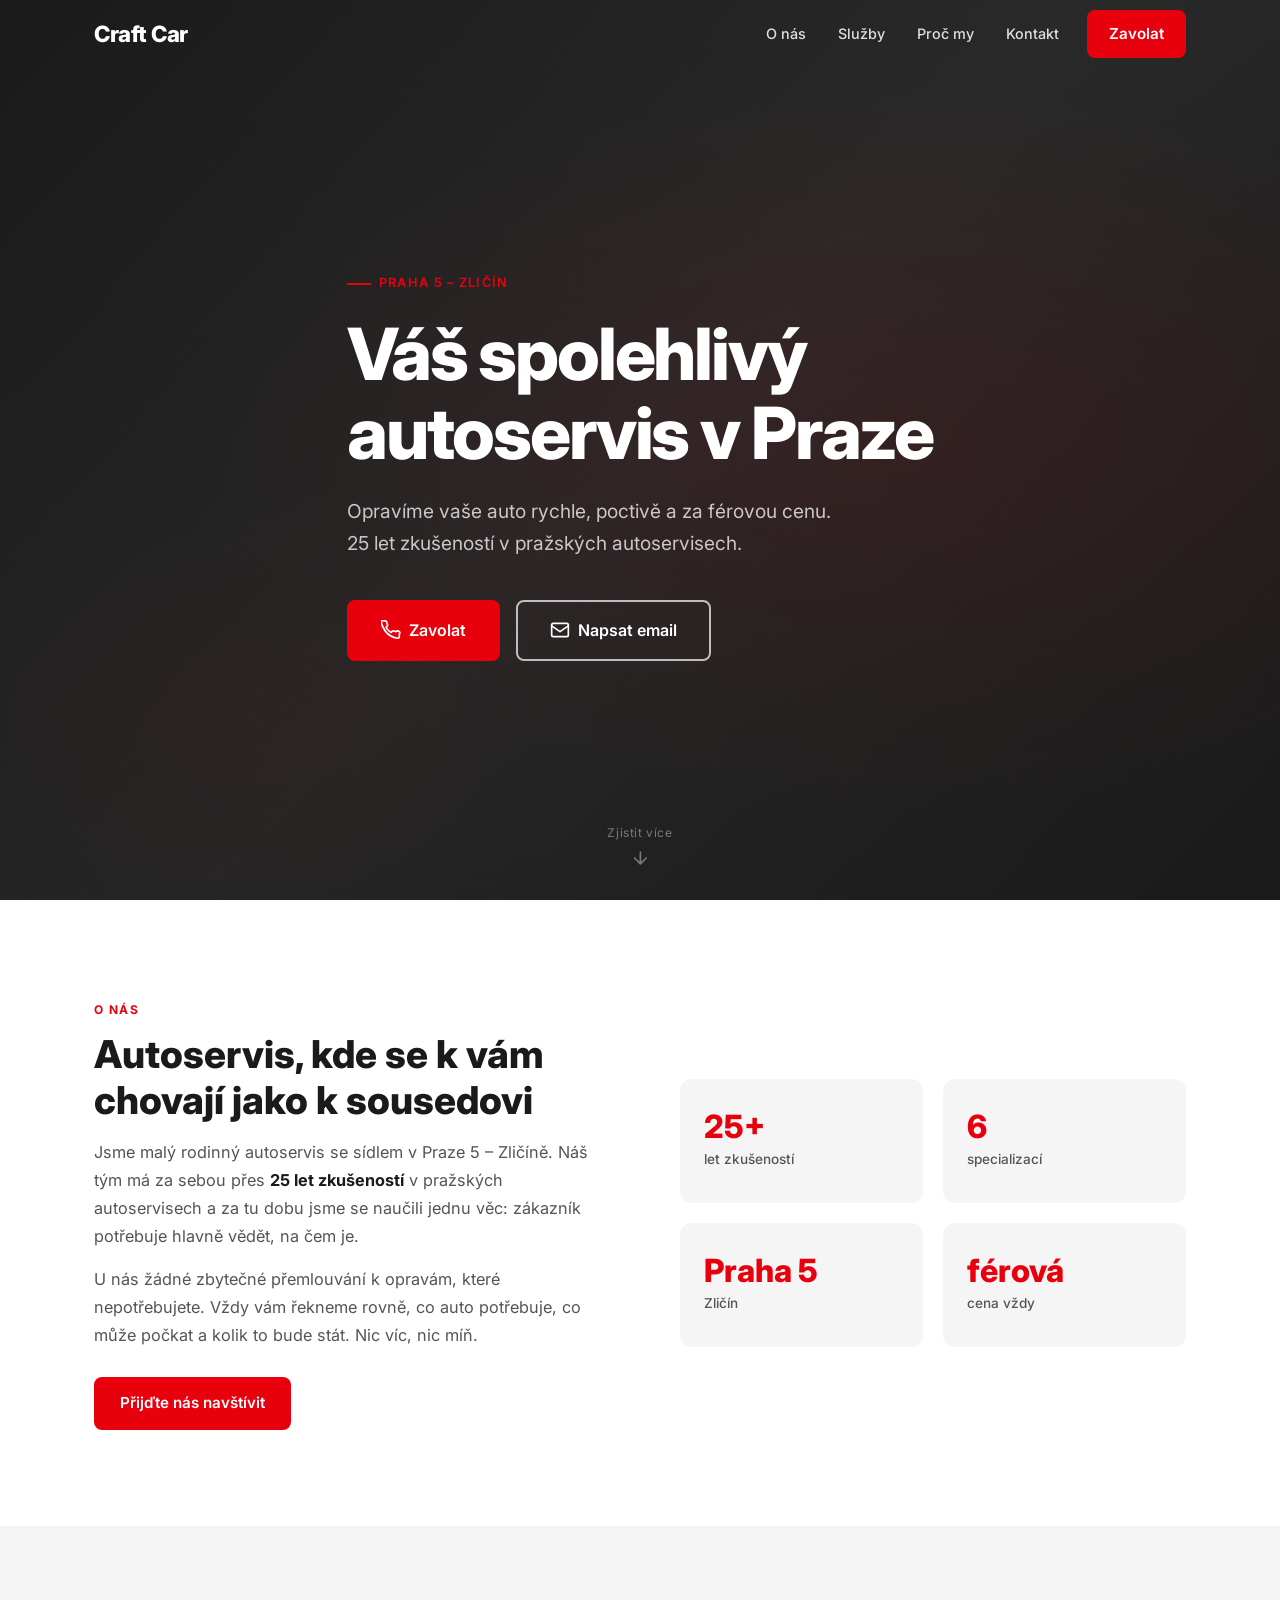
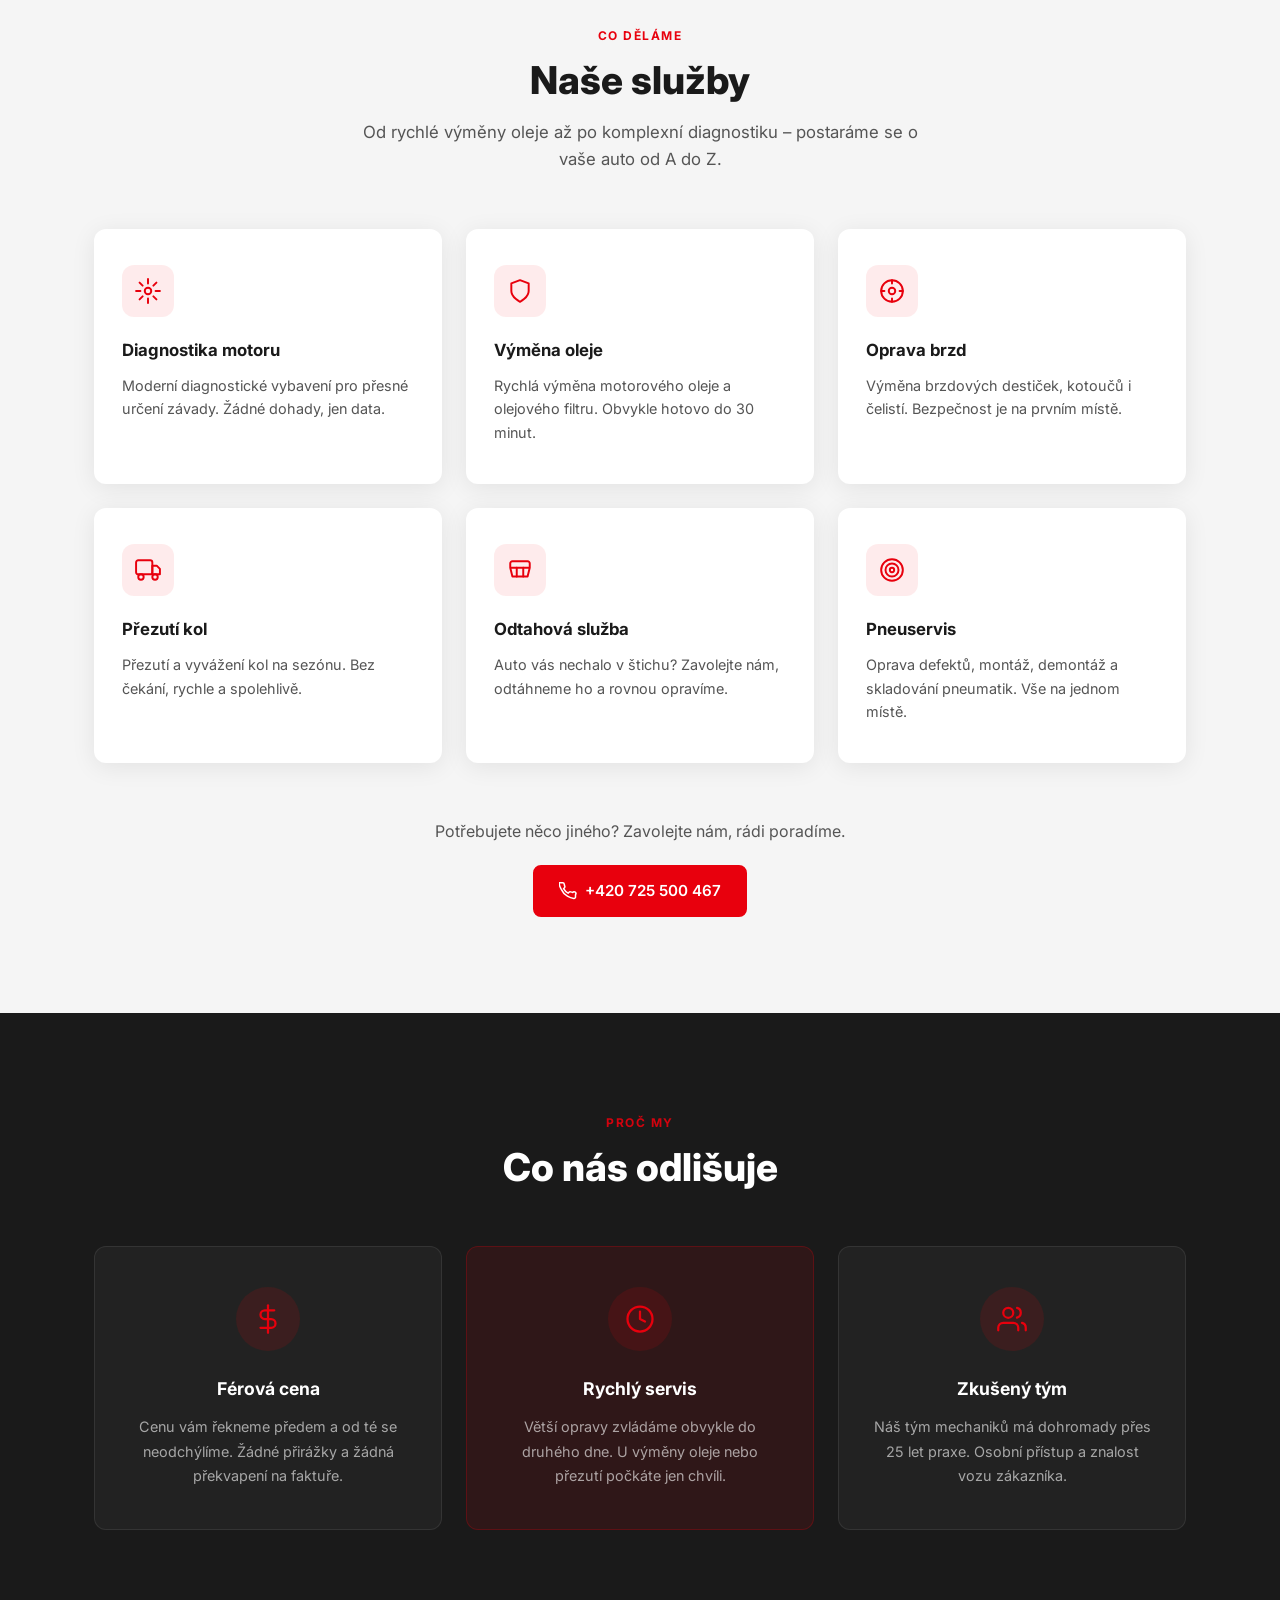
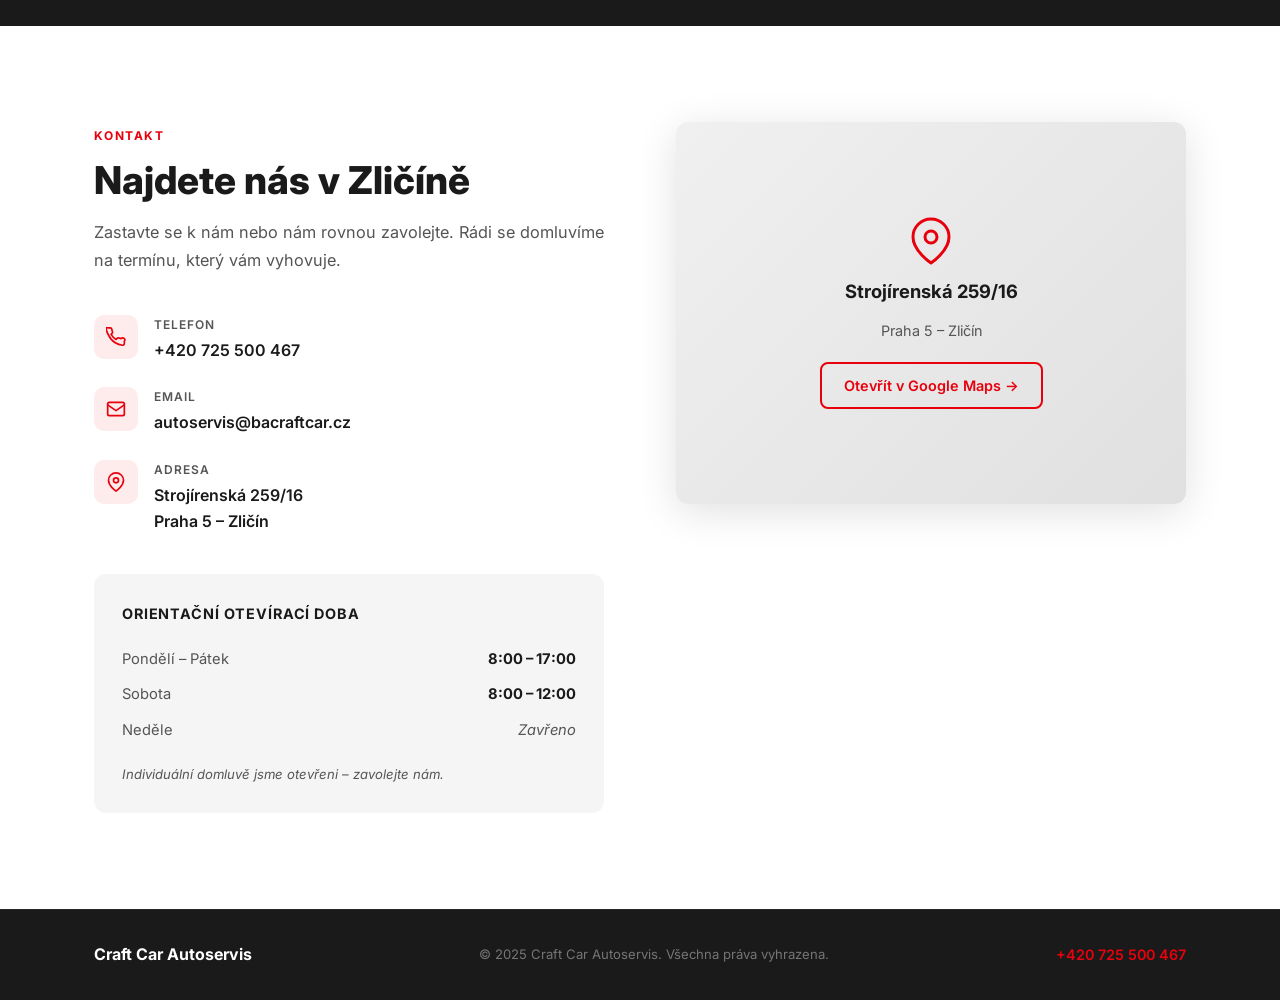
==== index.html @ db5a1d81 "Initial design: landing page Craft Car Autoservis" ====
<!DOCTYPE html>
<html lang="cs">
<head>
  <meta charset="UTF-8" />
  <meta name="viewport" content="width=device-width, initial-scale=1.0" />
  <meta name="description" content="Craft Car Autoservis Praha 5 – Zličín. Diagnostika, opravy, přezutí, pneuservis. 25 let zkušeností. Zavolejte +420 725 500 467." />
  <title>Craft Car Autoservis | Praha 5 – Zličín</title>
  <link rel="stylesheet" href="assets/css/style.css" />
  <link rel="preconnect" href="https://fonts.googleapis.com" />
  <link rel="preconnect" href="https://fonts.gstatic.com" crossorigin />
  <link href="https://fonts.googleapis.com/css2?family=Inter:wght@400;500;600;700;800&display=swap" rel="stylesheet" />
</head>
<body>

  <!-- NAVIGACE -->
  <header class="header" id="header">
    <nav class="nav container">
      <a href="#hero" class="nav__logo">Craft Car</a>
      <button class="nav__toggle" id="navToggle" aria-label="Otevřít menu">
        <span></span><span></span><span></span>
      </button>
      <ul class="nav__links" id="navLinks">
        <li><a href="#o-nas" class="nav__link">O nás</a></li>
        <li><a href="#sluzby" class="nav__link">Služby</a></li>
        <li><a href="#proc-my" class="nav__link">Proč my</a></li>
        <li><a href="#kontakt" class="nav__link">Kontakt</a></li>
        <li>
          <a href="tel:+420725500467" class="btn btn--red nav__cta">Zavolat</a>
        </li>
      </ul>
    </nav>
  </header>

  <main>

    <!-- HERO -->
    <section class="hero" id="hero">
      <div class="hero__overlay"></div>
      <div class="container hero__content">
        <span class="hero__label">Praha 5 – Zličín</span>
        <h1 class="hero__title">Váš spolehlivý<br />autoservis v Praze</h1>
        <p class="hero__sub">Opravíme vaše auto rychle, poctivě a za férovou cenu.<br />25 let zkušeností v pražských autoservisech.</p>
        <div class="hero__actions">
          <a href="tel:+420725500467" class="btn btn--red btn--lg">
            <svg width="20" height="20" viewBox="0 0 24 24" fill="none" stroke="currentColor" stroke-width="2" stroke-linecap="round" stroke-linejoin="round"><path d="M22 16.92v3a2 2 0 01-2.18 2 19.79 19.79 0 01-8.63-3.07A19.5 19.5 0 013.07 9.81a19.79 19.79 0 01-3.07-8.72A2 2 0 012 1h3a2 2 0 012 1.72c.127.96.361 1.903.7 2.81a2 2 0 01-.45 2.11L6.09 8.91a16 16 0 006 6l1.27-1.27a2 2 0 012.11-.45c.907.339 1.85.573 2.81.7A2 2 0 0122 16.92z"/></svg>
            Zavolat
          </a>
          <a href="mailto:autoservis@bacraftcar.cz" class="btn btn--outline btn--lg">
            <svg width="20" height="20" viewBox="0 0 24 24" fill="none" stroke="currentColor" stroke-width="2" stroke-linecap="round" stroke-linejoin="round"><rect x="2" y="4" width="20" height="16" rx="2"/><path d="M22 7l-10 7L2 7"/></svg>
            Napsat email
          </a>
        </div>
      </div>
      <div class="hero__scroll-hint">
        <span>Zjistit více</span>
        <svg width="20" height="20" viewBox="0 0 24 24" fill="none" stroke="currentColor" stroke-width="2" stroke-linecap="round" stroke-linejoin="round"><path d="M12 5v14M5 12l7 7 7-7"/></svg>
      </div>
    </section>

    <!-- O NÁS -->
    <section class="about" id="o-nas">
      <div class="container about__grid">
        <div class="about__text">
          <span class="section-label">O nás</span>
          <h2 class="section-title">Autoservis, kde se k vám chovají jako k sousedovi</h2>
          <p>Jsme malý rodinný autoservis se sídlem v Praze 5 – Zličíně. Náš tým má za sebou přes <strong>25 let zkušeností</strong> v pražských autoservisech a za tu dobu jsme se naučili jednu věc: zákazník potřebuje hlavně vědět, na čem je.</p>
          <p>U nás žádné zbytečné přemlouvání k opravám, které nepotřebujete. Vždy vám řekneme rovně, co auto potřebuje, co může počkat a kolik to bude stát. Nic víc, nic míň.</p>
          <a href="#kontakt" class="btn btn--red">Přijďte nás navštívit</a>
        </div>
        <div class="about__stats">
          <div class="stat-card">
            <span class="stat-card__number">25+</span>
            <span class="stat-card__label">let zkušeností</span>
          </div>
          <div class="stat-card">
            <span class="stat-card__number">6</span>
            <span class="stat-card__label">specializací</span>
          </div>
          <div class="stat-card">
            <span class="stat-card__number">Praha&nbsp;5</span>
            <span class="stat-card__label">Zličín</span>
          </div>
          <div class="stat-card">
            <span class="stat-card__number">férová</span>
            <span class="stat-card__label">cena vždy</span>
          </div>
        </div>
      </div>
    </section>

    <!-- SLUŽBY -->
    <section class="services" id="sluzby">
      <div class="container">
        <div class="section-header">
          <span class="section-label">Co děláme</span>
          <h2 class="section-title">Naše služby</h2>
          <p class="section-desc">Od rychlé výměny oleje až po komplexní diagnostiku – postaráme se o vaše auto od A do Z.</p>
        </div>
        <div class="services__grid">

          <div class="service-card">
            <div class="service-card__icon">
              <svg viewBox="0 0 24 24" fill="none" stroke="currentColor" stroke-width="1.8" stroke-linecap="round" stroke-linejoin="round"><circle cx="12" cy="12" r="3"/><path d="M12 1v4M12 19v4M4.22 4.22l2.83 2.83M16.95 16.95l2.83 2.83M1 12h4M19 12h4M4.22 19.78l2.83-2.83M16.95 7.05l2.83-2.83"/></svg>
            </div>
            <h3 class="service-card__title">Diagnostika motoru</h3>
            <p class="service-card__desc">Moderní diagnostické vybavení pro přesné určení závady. Žádné dohady, jen data.</p>
          </div>

          <div class="service-card">
            <div class="service-card__icon">
              <svg viewBox="0 0 24 24" fill="none" stroke="currentColor" stroke-width="1.8" stroke-linecap="round" stroke-linejoin="round"><path d="M12 22s8-4 8-10V5l-8-3-8 3v7c0 6 8 10 8 10z"/></svg>
            </div>
            <h3 class="service-card__title">Výměna oleje</h3>
            <p class="service-card__desc">Rychlá výměna motorového oleje a olejového filtru. Obvykle hotovo do 30 minut.</p>
          </div>

          <div class="service-card">
            <div class="service-card__icon">
              <svg viewBox="0 0 24 24" fill="none" stroke="currentColor" stroke-width="1.8" stroke-linecap="round" stroke-linejoin="round"><circle cx="12" cy="12" r="10"/><circle cx="12" cy="12" r="3"/><path d="M12 2v3M12 19v3M2 12h3M19 12h3"/></svg>
            </div>
            <h3 class="service-card__title">Oprava brzd</h3>
            <p class="service-card__desc">Výměna brzdových destiček, kotoučů i čelistí. Bezpečnost je na prvním místě.</p>
          </div>

          <div class="service-card">
            <div class="service-card__icon">
              <svg viewBox="0 0 24 24" fill="none" stroke="currentColor" stroke-width="1.8" stroke-linecap="round" stroke-linejoin="round"><rect x="1" y="3" width="15" height="13" rx="2"/><path d="M16 8h4l3 3v5h-7V8z"/><circle cx="5.5" cy="18.5" r="2.5"/><circle cx="18.5" cy="18.5" r="2.5"/></svg>
            </div>
            <h3 class="service-card__title">Přezutí kol</h3>
            <p class="service-card__desc">Přezutí a vyvážení kol na sezónu. Bez čekání, rychle a spolehlivě.</p>
          </div>

          <div class="service-card">
            <div class="service-card__icon">
              <svg viewBox="0 0 24 24" fill="none" stroke="currentColor" stroke-width="1.8" stroke-linecap="round" stroke-linejoin="round"><path d="M21 10H3M21 10V6a2 2 0 00-2-2H5a2 2 0 00-2 2v4M21 10l-2 8H5l-2-8"/><path d="M9 10v8M15 10v8"/></svg>
            </div>
            <h3 class="service-card__title">Odtahová služba</h3>
            <p class="service-card__desc">Auto vás nechalo v štichu? Zavolejte nám, odtáhneme ho a rovnou opravíme.</p>
          </div>

          <div class="service-card">
            <div class="service-card__icon">
              <svg viewBox="0 0 24 24" fill="none" stroke="currentColor" stroke-width="1.8" stroke-linecap="round" stroke-linejoin="round"><circle cx="12" cy="12" r="10"/><circle cx="12" cy="12" r="6"/><circle cx="12" cy="12" r="2"/></svg>
            </div>
            <h3 class="service-card__title">Pneuservis</h3>
            <p class="service-card__desc">Oprava defektů, montáž, demontáž a skladování pneumatik. Vše na jednom místě.</p>
          </div>

        </div>
        <div class="services__cta">
          <p>Potřebujete něco jiného? Zavolejte nám, rádi poradíme.</p>
          <a href="tel:+420725500467" class="btn btn--red">
            <svg width="18" height="18" viewBox="0 0 24 24" fill="none" stroke="currentColor" stroke-width="2" stroke-linecap="round" stroke-linejoin="round"><path d="M22 16.92v3a2 2 0 01-2.18 2 19.79 19.79 0 01-8.63-3.07A19.5 19.5 0 013.07 9.81a19.79 19.79 0 01-3.07-8.72A2 2 0 012 1h3a2 2 0 012 1.72c.127.96.361 1.903.7 2.81a2 2 0 01-.45 2.11L6.09 8.91a16 16 0 006 6l1.27-1.27a2 2 0 012.11-.45c.907.339 1.85.573 2.81.7A2 2 0 0122 16.92z"/></svg>
            +420 725 500 467
          </a>
        </div>
      </div>
    </section>

    <!-- PROČ MY -->
    <section class="why" id="proc-my">
      <div class="container">
        <div class="section-header">
          <span class="section-label">Proč my</span>
          <h2 class="section-title">Co nás odlišuje</h2>
        </div>
        <div class="why__grid">

          <div class="why-card">
            <div class="why-card__icon">
              <svg viewBox="0 0 24 24" fill="none" stroke="currentColor" stroke-width="1.8" stroke-linecap="round" stroke-linejoin="round"><line x1="12" y1="1" x2="12" y2="23"/><path d="M17 5H9.5a3.5 3.5 0 100 7h5a3.5 3.5 0 110 7H6"/></svg>
            </div>
            <h3 class="why-card__title">Férová cena</h3>
            <p class="why-card__desc">Cenu vám řekneme předem a od té se neodchýlíme. Žádné přirážky a žádná překvapení na faktuře.</p>
          </div>

          <div class="why-card why-card--accent">
            <div class="why-card__icon">
              <svg viewBox="0 0 24 24" fill="none" stroke="currentColor" stroke-width="1.8" stroke-linecap="round" stroke-linejoin="round"><circle cx="12" cy="12" r="10"/><polyline points="12 6 12 12 16 14"/></svg>
            </div>
            <h3 class="why-card__title">Rychlý servis</h3>
            <p class="why-card__desc">Větší opravy zvládáme obvykle do druhého dne. U výměny oleje nebo přezutí počkáte jen chvíli.</p>
          </div>

          <div class="why-card">
            <div class="why-card__icon">
              <svg viewBox="0 0 24 24" fill="none" stroke="currentColor" stroke-width="1.8" stroke-linecap="round" stroke-linejoin="round"><path d="M17 21v-2a4 4 0 00-4-4H5a4 4 0 00-4 4v2"/><circle cx="9" cy="7" r="4"/><path d="M23 21v-2a4 4 0 00-3-3.87M16 3.13a4 4 0 010 7.75"/></svg>
            </div>
            <h3 class="why-card__title">Zkušený tým</h3>
            <p class="why-card__desc">Náš tým mechaniků má dohromady přes 25 let praxe. Osobní přístup a znalost vozu zákazníka.</p>
          </div>

        </div>
      </div>
    </section>

    <!-- KONTAKT -->
    <section class="contact" id="kontakt">
      <div class="container contact__grid">

        <div class="contact__info">
          <span class="section-label">Kontakt</span>
          <h2 class="section-title">Najdete nás v Zličíně</h2>
          <p class="contact__intro">Zastavte se k nám nebo nám rovnou zavolejte. Rádi se domluvíme na termínu, který vám vyhovuje.</p>

          <ul class="contact__list">
            <li class="contact__item">
              <div class="contact__item-icon">
                <svg viewBox="0 0 24 24" fill="none" stroke="currentColor" stroke-width="2" stroke-linecap="round" stroke-linejoin="round"><path d="M22 16.92v3a2 2 0 01-2.18 2 19.79 19.79 0 01-8.63-3.07A19.5 19.5 0 013.07 9.81a19.79 19.79 0 01-3.07-8.72A2 2 0 012 1h3a2 2 0 012 1.72c.127.96.361 1.903.7 2.81a2 2 0 01-.45 2.11L6.09 8.91a16 16 0 006 6l1.27-1.27a2 2 0 012.11-.45c.907.339 1.85.573 2.81.7A2 2 0 0122 16.92z"/></svg>
              </div>
              <div>
                <span class="contact__item-label">Telefon</span>
                <a href="tel:+420725500467" class="contact__item-value contact__item-value--link">+420 725 500 467</a>
              </div>
            </li>
            <li class="contact__item">
              <div class="contact__item-icon">
                <svg viewBox="0 0 24 24" fill="none" stroke="currentColor" stroke-width="2" stroke-linecap="round" stroke-linejoin="round"><rect x="2" y="4" width="20" height="16" rx="2"/><path d="M22 7l-10 7L2 7"/></svg>
              </div>
              <div>
                <span class="contact__item-label">Email</span>
                <a href="mailto:autoservis@bacraftcar.cz" class="contact__item-value contact__item-value--link">autoservis@bacraftcar.cz</a>
              </div>
            </li>
            <li class="contact__item">
              <div class="contact__item-icon">
                <svg viewBox="0 0 24 24" fill="none" stroke="currentColor" stroke-width="2" stroke-linecap="round" stroke-linejoin="round"><path d="M21 10c0 7-9 13-9 13S3 17 3 10a9 9 0 0118 0z"/><circle cx="12" cy="10" r="3"/></svg>
              </div>
              <div>
                <span class="contact__item-label">Adresa</span>
                <a href="https://maps.google.com/?q=Strojírenská+259/16,+Praha+5+Zličín" target="_blank" rel="noopener noreferrer" class="contact__item-value contact__item-value--link">
                  Strojírenská 259/16<br />Praha 5 – Zličín
                </a>
              </div>
            </li>
          </ul>

          <div class="opening-hours">
            <h3 class="opening-hours__title">Orientační otevírací doba</h3>
            <table class="opening-hours__table">
              <tbody>
                <tr>
                  <td>Pondělí – Pátek</td>
                  <td><strong>8:00 – 17:00</strong></td>
                </tr>
                <tr>
                  <td>Sobota</td>
                  <td><strong>8:00 – 12:00</strong></td>
                </tr>
                <tr>
                  <td>Neděle</td>
                  <td class="closed">Zavřeno</td>
                </tr>
              </tbody>
            </table>
            <p class="opening-hours__note">Individuální domluvě jsme otevřeni – zavolejte nám.</p>
          </div>
        </div>

        <div class="contact__map">
          <a href="https://maps.google.com/?q=Strojírenská+259/16,+Praha+5+Zličín" target="_blank" rel="noopener noreferrer" class="map-placeholder" aria-label="Otevřít v Google Maps">
            <div class="map-placeholder__inner">
              <svg width="48" height="48" viewBox="0 0 24 24" fill="none" stroke="#E8000D" stroke-width="1.5" stroke-linecap="round" stroke-linejoin="round"><path d="M21 10c0 7-9 13-9 13S3 17 3 10a9 9 0 0118 0z"/><circle cx="12" cy="10" r="3"/></svg>
              <span class="map-placeholder__title">Strojírenská 259/16</span>
              <span class="map-placeholder__sub">Praha 5 – Zličín</span>
              <span class="map-placeholder__cta">Otevřít v Google Maps →</span>
            </div>
          </a>
        </div>

      </div>
    </section>

  </main>

  <!-- FOOTER -->
  <footer class="footer">
    <div class="container footer__inner">
      <span class="footer__logo">Craft Car Autoservis</span>
      <p class="footer__copy">&copy; 2025 Craft Car Autoservis. Všechna práva vyhrazena.</p>
      <a href="tel:+420725500467" class="footer__phone">+420 725 500 467</a>
    </div>
  </footer>

  <script src="assets/js/main.js"></script>
</body>
</html>
---- assets/css/style.css ----
/* ===========================
   RESET & BASE
   =========================== */
*, *::before, *::after {
  box-sizing: border-box;
  margin: 0;
  padding: 0;
}

:root {
  --red: #E8000D;
  --red-dark: #c0000b;
  --grey: #555555;
  --grey-light: #f5f5f5;
  --grey-mid: #e0e0e0;
  --dark: #1a1a1a;
  --white: #ffffff;
  --font: 'Inter', system-ui, -apple-system, sans-serif;
  --radius: 12px;
  --shadow: 0 4px 24px rgba(0,0,0,0.08);
  --shadow-md: 0 8px 40px rgba(0,0,0,0.12);
  --transition: 0.2s ease;
  --nav-height: 68px;
}

html {
  scroll-behavior: smooth;
}

body {
  font-family: var(--font);
  color: var(--dark);
  background: var(--white);
  line-height: 1.6;
  -webkit-font-smoothing: antialiased;
}

img { max-width: 100%; display: block; }

a { text-decoration: none; color: inherit; }

ul { list-style: none; }

/* ===========================
   UTILITIES
   =========================== */
.container {
  max-width: 1140px;
  margin: 0 auto;
  padding: 0 24px;
}

.section-label {
  display: inline-block;
  font-size: 0.75rem;
  font-weight: 700;
  letter-spacing: 0.12em;
  text-transform: uppercase;
  color: var(--red);
  margin-bottom: 12px;
}

.section-title {
  font-size: clamp(1.6rem, 4vw, 2.4rem);
  font-weight: 800;
  color: var(--dark);
  line-height: 1.2;
  margin-bottom: 16px;
}

.section-desc {
  font-size: 1.05rem;
  color: var(--grey);
  max-width: 560px;
  margin: 0 auto;
}

.section-header {
  text-align: center;
  margin-bottom: 56px;
}

/* ===========================
   BUTTONS
   =========================== */
.btn {
  display: inline-flex;
  align-items: center;
  gap: 8px;
  padding: 12px 24px;
  border-radius: 8px;
  font-family: var(--font);
  font-size: 0.95rem;
  font-weight: 600;
  cursor: pointer;
  transition: background var(--transition), color var(--transition), transform var(--transition), box-shadow var(--transition);
  white-space: nowrap;
}

.btn--red {
  background: var(--red);
  color: var(--white);
  border: 2px solid var(--red);
}

.btn--red:hover {
  background: var(--red-dark);
  border-color: var(--red-dark);
  transform: translateY(-1px);
  box-shadow: 0 6px 20px rgba(232,0,13,0.3);
}

.btn--outline {
  background: transparent;
  color: var(--white);
  border: 2px solid rgba(255,255,255,0.7);
}

.btn--outline:hover {
  background: rgba(255,255,255,0.1);
  border-color: var(--white);
}

.btn--lg {
  padding: 16px 32px;
  font-size: 1rem;
}

/* ===========================
   NAVIGATION
   =========================== */
.header {
  position: fixed;
  top: 0;
  left: 0;
  width: 100%;
  z-index: 100;
  background: transparent;
  transition: background 0.3s ease, box-shadow 0.3s ease;
}

.header.scrolled {
  background: var(--dark);
  box-shadow: 0 2px 16px rgba(0,0,0,0.2);
}

.nav {
  display: flex;
  align-items: center;
  height: var(--nav-height);
  gap: 40px;
}

.nav__logo {
  font-size: 1.4rem;
  font-weight: 800;
  color: var(--white);
  letter-spacing: -0.02em;
  flex-shrink: 0;
}

.nav__links {
  display: flex;
  align-items: center;
  gap: 8px;
  margin-left: auto;
}

.nav__link {
  font-size: 0.9rem;
  font-weight: 500;
  color: rgba(255,255,255,0.85);
  padding: 8px 12px;
  border-radius: 6px;
  transition: color var(--transition), background var(--transition);
}

.nav__link:hover {
  color: var(--white);
  background: rgba(255,255,255,0.08);
}

.nav__cta {
  margin-left: 8px;
  padding: 10px 20px;
}

.nav__toggle {
  display: none;
  flex-direction: column;
  justify-content: center;
  gap: 5px;
  background: none;
  border: none;
  cursor: pointer;
  padding: 8px;
  margin-left: auto;
}

.nav__toggle span {
  display: block;
  width: 24px;
  height: 2px;
  background: var(--white);
  border-radius: 2px;
  transition: transform 0.3s ease, opacity 0.3s ease;
}

.nav__toggle.active span:nth-child(1) {
  transform: translateY(7px) rotate(45deg);
}

.nav__toggle.active span:nth-child(2) {
  opacity: 0;
}

.nav__toggle.active span:nth-child(3) {
  transform: translateY(-7px) rotate(-45deg);
}

/* ===========================
   HERO
   =========================== */
.hero {
  position: relative;
  min-height: 100svh;
  display: flex;
  flex-direction: column;
  justify-content: center;
  background: linear-gradient(135deg, #1a1a1a 0%, #2d2d2d 50%, #1a1a1a 100%);
  overflow: hidden;
}

.hero::before {
  content: '';
  position: absolute;
  inset: 0;
  background:
    radial-gradient(ellipse 80% 60% at 70% 50%, rgba(232,0,13,0.12) 0%, transparent 70%),
    radial-gradient(ellipse 40% 40% at 20% 80%, rgba(232,0,13,0.06) 0%, transparent 60%);
  pointer-events: none;
}

.hero__overlay {
  position: absolute;
  inset: 0;
  background: linear-gradient(180deg, rgba(26,26,26,0.2) 0%, rgba(26,26,26,0.4) 100%);
  pointer-events: none;
}

.hero__content {
  position: relative;
  z-index: 1;
  padding-top: calc(var(--nav-height) + 40px);
  padding-bottom: 80px;
}

.hero__label {
  display: inline-flex;
  align-items: center;
  gap: 8px;
  font-size: 0.8rem;
  font-weight: 600;
  letter-spacing: 0.1em;
  text-transform: uppercase;
  color: var(--red);
  margin-bottom: 20px;
}

.hero__label::before {
  content: '';
  display: block;
  width: 24px;
  height: 2px;
  background: var(--red);
}

.hero__title {
  font-size: clamp(2.4rem, 7vw, 4.5rem);
  font-weight: 800;
  color: var(--white);
  line-height: 1.1;
  letter-spacing: -0.03em;
  margin-bottom: 24px;
}

.hero__sub {
  font-size: clamp(1rem, 2.5vw, 1.2rem);
  color: rgba(255,255,255,0.75);
  max-width: 520px;
  line-height: 1.65;
  margin-bottom: 40px;
}

.hero__actions {
  display: flex;
  flex-wrap: wrap;
  gap: 16px;
  align-items: center;
}

.hero__scroll-hint {
  position: absolute;
  bottom: 32px;
  left: 50%;
  transform: translateX(-50%);
  display: flex;
  flex-direction: column;
  align-items: center;
  gap: 6px;
  color: rgba(255,255,255,0.4);
  font-size: 0.75rem;
  letter-spacing: 0.05em;
  animation: bounce 2s ease-in-out infinite;
}

@keyframes bounce {
  0%, 100% { transform: translateX(-50%) translateY(0); }
  50% { transform: translateX(-50%) translateY(6px); }
}

/* ===========================
   ABOUT
   =========================== */
.about {
  padding: 96px 0;
  background: var(--white);
}

.about__grid {
  display: grid;
  grid-template-columns: 1fr 1fr;
  gap: 80px;
  align-items: center;
}

.about__text p {
  color: var(--grey);
  margin-bottom: 16px;
  font-size: 1.02rem;
  line-height: 1.7;
}

.about__text p strong {
  color: var(--dark);
  font-weight: 700;
}

.about__text .btn {
  margin-top: 12px;
}

.about__stats {
  display: grid;
  grid-template-columns: 1fr 1fr;
  gap: 20px;
}

.stat-card {
  background: var(--grey-light);
  border-radius: var(--radius);
  padding: 32px 24px;
  display: flex;
  flex-direction: column;
  gap: 6px;
  transition: transform var(--transition), box-shadow var(--transition);
}

.stat-card:hover {
  transform: translateY(-2px);
  box-shadow: var(--shadow);
}

.stat-card__number {
  font-size: 2rem;
  font-weight: 800;
  color: var(--red);
  line-height: 1;
}

.stat-card__label {
  font-size: 0.85rem;
  color: var(--grey);
  font-weight: 500;
}

/* ===========================
   SERVICES
   =========================== */
.services {
  padding: 96px 0;
  background: var(--grey-light);
}

.services__grid {
  display: grid;
  grid-template-columns: repeat(3, 1fr);
  gap: 24px;
  margin-bottom: 56px;
}

.service-card {
  background: var(--white);
  border-radius: var(--radius);
  padding: 36px 28px;
  box-shadow: var(--shadow);
  transition: transform var(--transition), box-shadow var(--transition);
  border-bottom: 3px solid transparent;
}

.service-card:hover {
  transform: translateY(-4px);
  box-shadow: var(--shadow-md);
  border-bottom-color: var(--red);
}

.service-card__icon {
  width: 52px;
  height: 52px;
  background: rgba(232,0,13,0.08);
  border-radius: 12px;
  display: flex;
  align-items: center;
  justify-content: center;
  margin-bottom: 20px;
  transition: background var(--transition);
}

.service-card:hover .service-card__icon {
  background: rgba(232,0,13,0.14);
}

.service-card__icon svg {
  width: 26px;
  height: 26px;
  stroke: var(--red);
}

.service-card__title {
  font-size: 1.05rem;
  font-weight: 700;
  margin-bottom: 10px;
  color: var(--dark);
}

.service-card__desc {
  font-size: 0.9rem;
  color: var(--grey);
  line-height: 1.65;
}

.services__cta {
  text-align: center;
  display: flex;
  flex-direction: column;
  align-items: center;
  gap: 20px;
}

.services__cta p {
  color: var(--grey);
  font-size: 1rem;
}

/* ===========================
   WHY US
   =========================== */
.why {
  padding: 96px 0;
  background: var(--dark);
}

.why .section-label {
  color: rgba(232,0,13,0.9);
}

.why .section-title {
  color: var(--white);
}

.why__grid {
  display: grid;
  grid-template-columns: repeat(3, 1fr);
  gap: 24px;
}

.why-card {
  background: rgba(255,255,255,0.04);
  border: 1px solid rgba(255,255,255,0.08);
  border-radius: var(--radius);
  padding: 40px 32px;
  text-align: center;
  transition: background var(--transition), border-color var(--transition), transform var(--transition);
}

.why-card:hover {
  background: rgba(255,255,255,0.07);
  border-color: rgba(255,255,255,0.15);
  transform: translateY(-3px);
}

.why-card--accent {
  background: rgba(232,0,13,0.1);
  border-color: rgba(232,0,13,0.25);
}

.why-card--accent:hover {
  background: rgba(232,0,13,0.15);
  border-color: rgba(232,0,13,0.4);
}

.why-card__icon {
  width: 64px;
  height: 64px;
  background: rgba(232,0,13,0.12);
  border-radius: 50%;
  display: flex;
  align-items: center;
  justify-content: center;
  margin: 0 auto 24px;
}

.why-card__icon svg {
  width: 30px;
  height: 30px;
  stroke: var(--red);
}

.why-card__title {
  font-size: 1.1rem;
  font-weight: 700;
  color: var(--white);
  margin-bottom: 12px;
}

.why-card__desc {
  font-size: 0.9rem;
  color: rgba(255,255,255,0.6);
  line-height: 1.7;
}

/* ===========================
   CONTACT
   =========================== */
.contact {
  padding: 96px 0;
  background: var(--white);
}

.contact__grid {
  display: grid;
  grid-template-columns: 1fr 1fr;
  gap: 72px;
  align-items: start;
}

.contact__intro {
  color: var(--grey);
  font-size: 1.02rem;
  line-height: 1.7;
  margin-bottom: 40px;
}

.contact__list {
  display: flex;
  flex-direction: column;
  gap: 24px;
  margin-bottom: 40px;
}

.contact__item {
  display: flex;
  align-items: flex-start;
  gap: 16px;
}

.contact__item-icon {
  width: 44px;
  height: 44px;
  background: rgba(232,0,13,0.08);
  border-radius: 10px;
  display: flex;
  align-items: center;
  justify-content: center;
  flex-shrink: 0;
}

.contact__item-icon svg {
  width: 20px;
  height: 20px;
  stroke: var(--red);
}

.contact__item-label {
  display: block;
  font-size: 0.75rem;
  font-weight: 600;
  letter-spacing: 0.08em;
  text-transform: uppercase;
  color: var(--grey);
  margin-bottom: 4px;
}

.contact__item-value {
  font-size: 1rem;
  font-weight: 600;
  color: var(--dark);
  line-height: 1.5;
}

.contact__item-value--link {
  transition: color var(--transition);
}

.contact__item-value--link:hover {
  color: var(--red);
}

/* Opening hours */
.opening-hours {
  background: var(--grey-light);
  border-radius: var(--radius);
  padding: 28px;
}

.opening-hours__title {
  font-size: 0.9rem;
  font-weight: 700;
  text-transform: uppercase;
  letter-spacing: 0.06em;
  color: var(--dark);
  margin-bottom: 16px;
}

.opening-hours__table {
  width: 100%;
  border-collapse: collapse;
  font-size: 0.92rem;
}

.opening-hours__table td {
  padding: 6px 0;
  color: var(--grey);
}

.opening-hours__table td:last-child {
  text-align: right;
  color: var(--dark);
}

.opening-hours__table td.closed {
  color: var(--grey);
  font-style: italic;
}

.opening-hours__note {
  margin-top: 16px;
  font-size: 0.82rem;
  color: var(--grey);
  font-style: italic;
}

/* Map placeholder */
.map-placeholder {
  display: block;
  border-radius: var(--radius);
  overflow: hidden;
  box-shadow: var(--shadow-md);
  background: linear-gradient(135deg, #f0f0f0, #e0e0e0);
  aspect-ratio: 4/3;
  position: sticky;
  top: calc(var(--nav-height) + 24px);
  transition: box-shadow var(--transition), transform var(--transition);
}

.map-placeholder:hover {
  box-shadow: 0 12px 48px rgba(0,0,0,0.18);
  transform: translateY(-2px);
}

.map-placeholder__inner {
  height: 100%;
  display: flex;
  flex-direction: column;
  align-items: center;
  justify-content: center;
  gap: 12px;
  padding: 40px;
  text-align: center;
}

.map-placeholder__title {
  font-size: 1.15rem;
  font-weight: 700;
  color: var(--dark);
}

.map-placeholder__sub {
  font-size: 0.9rem;
  color: var(--grey);
}

.map-placeholder__cta {
  margin-top: 8px;
  font-size: 0.9rem;
  font-weight: 600;
  color: var(--red);
  border: 2px solid var(--red);
  padding: 10px 22px;
  border-radius: 8px;
  transition: background var(--transition), color var(--transition);
}

.map-placeholder:hover .map-placeholder__cta {
  background: var(--red);
  color: var(--white);
}

/* ===========================
   FOOTER
   =========================== */
.footer {
  background: var(--dark);
  padding: 32px 0;
  border-top: 1px solid rgba(255,255,255,0.06);
}

.footer__inner {
  display: flex;
  align-items: center;
  justify-content: space-between;
  gap: 16px;
  flex-wrap: wrap;
}

.footer__logo {
  font-size: 1rem;
  font-weight: 700;
  color: var(--white);
}

.footer__copy {
  font-size: 0.82rem;
  color: rgba(255,255,255,0.4);
}

.footer__phone {
  font-size: 0.9rem;
  font-weight: 600;
  color: var(--red);
  transition: color var(--transition);
}

.footer__phone:hover {
  color: #ff2a35;
}

/* ===========================
   RESPONSIVE
   =========================== */
@media (max-width: 1024px) {
  .services__grid {
    grid-template-columns: repeat(2, 1fr);
  }
}

@media (max-width: 900px) {
  .about__grid {
    grid-template-columns: 1fr;
    gap: 48px;
  }

  .about__stats {
    grid-template-columns: repeat(4, 1fr);
  }

  .contact__grid {
    grid-template-columns: 1fr;
    gap: 48px;
  }

  .map-placeholder {
    position: static;
    aspect-ratio: 16/9;
  }

  .why__grid {
    grid-template-columns: 1fr;
    max-width: 480px;
    margin: 0 auto;
  }
}

@media (max-width: 768px) {
  .nav__toggle {
    display: flex;
  }

  .nav__links {
    position: fixed;
    top: var(--nav-height);
    left: 0;
    width: 100%;
    background: var(--dark);
    flex-direction: column;
    align-items: stretch;
    padding: 16px;
    gap: 4px;
    transform: translateY(-110%);
    opacity: 0;
    transition: transform 0.3s ease, opacity 0.3s ease;
    border-top: 1px solid rgba(255,255,255,0.08);
  }

  .nav__links.open {
    transform: translateY(0);
    opacity: 1;
  }

  .nav__link {
    padding: 12px 16px;
    font-size: 1rem;
  }

  .nav__cta {
    margin-left: 0;
    margin-top: 8px;
    justify-content: center;
    padding: 14px 20px;
  }

  .about__stats {
    grid-template-columns: repeat(2, 1fr);
  }

  .services__grid {
    grid-template-columns: 1fr;
  }

  .hero__actions {
    flex-direction: column;
    align-items: flex-start;
  }

  .footer__inner {
    flex-direction: column;
    text-align: center;
  }
}

@media (max-width: 480px) {
  .container {
    padding: 0 16px;
  }

  .about, .services, .why, .contact {
    padding: 72px 0;
  }

  .about__stats {
    grid-template-columns: 1fr 1fr;
  }

  .stat-card {
    padding: 24px 18px;
  }

  .stat-card__number {
    font-size: 1.6rem;
  }
}
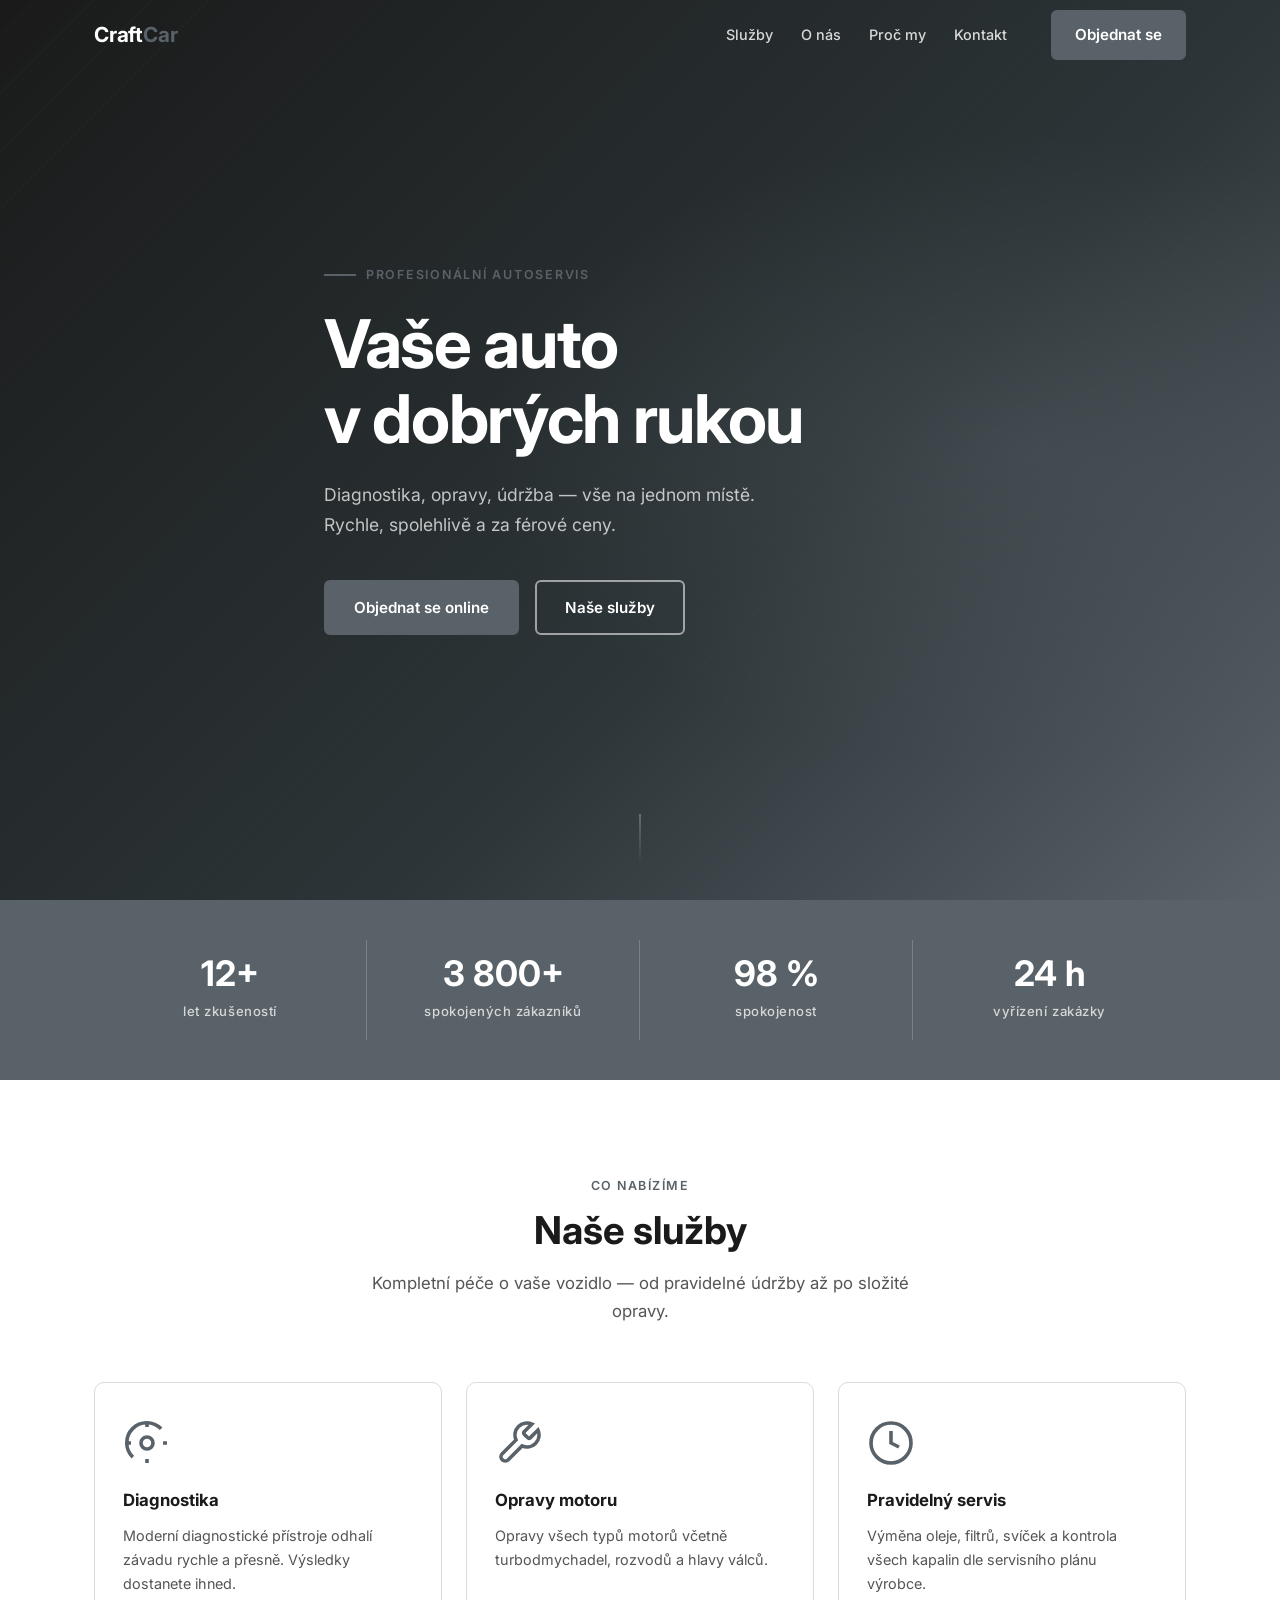
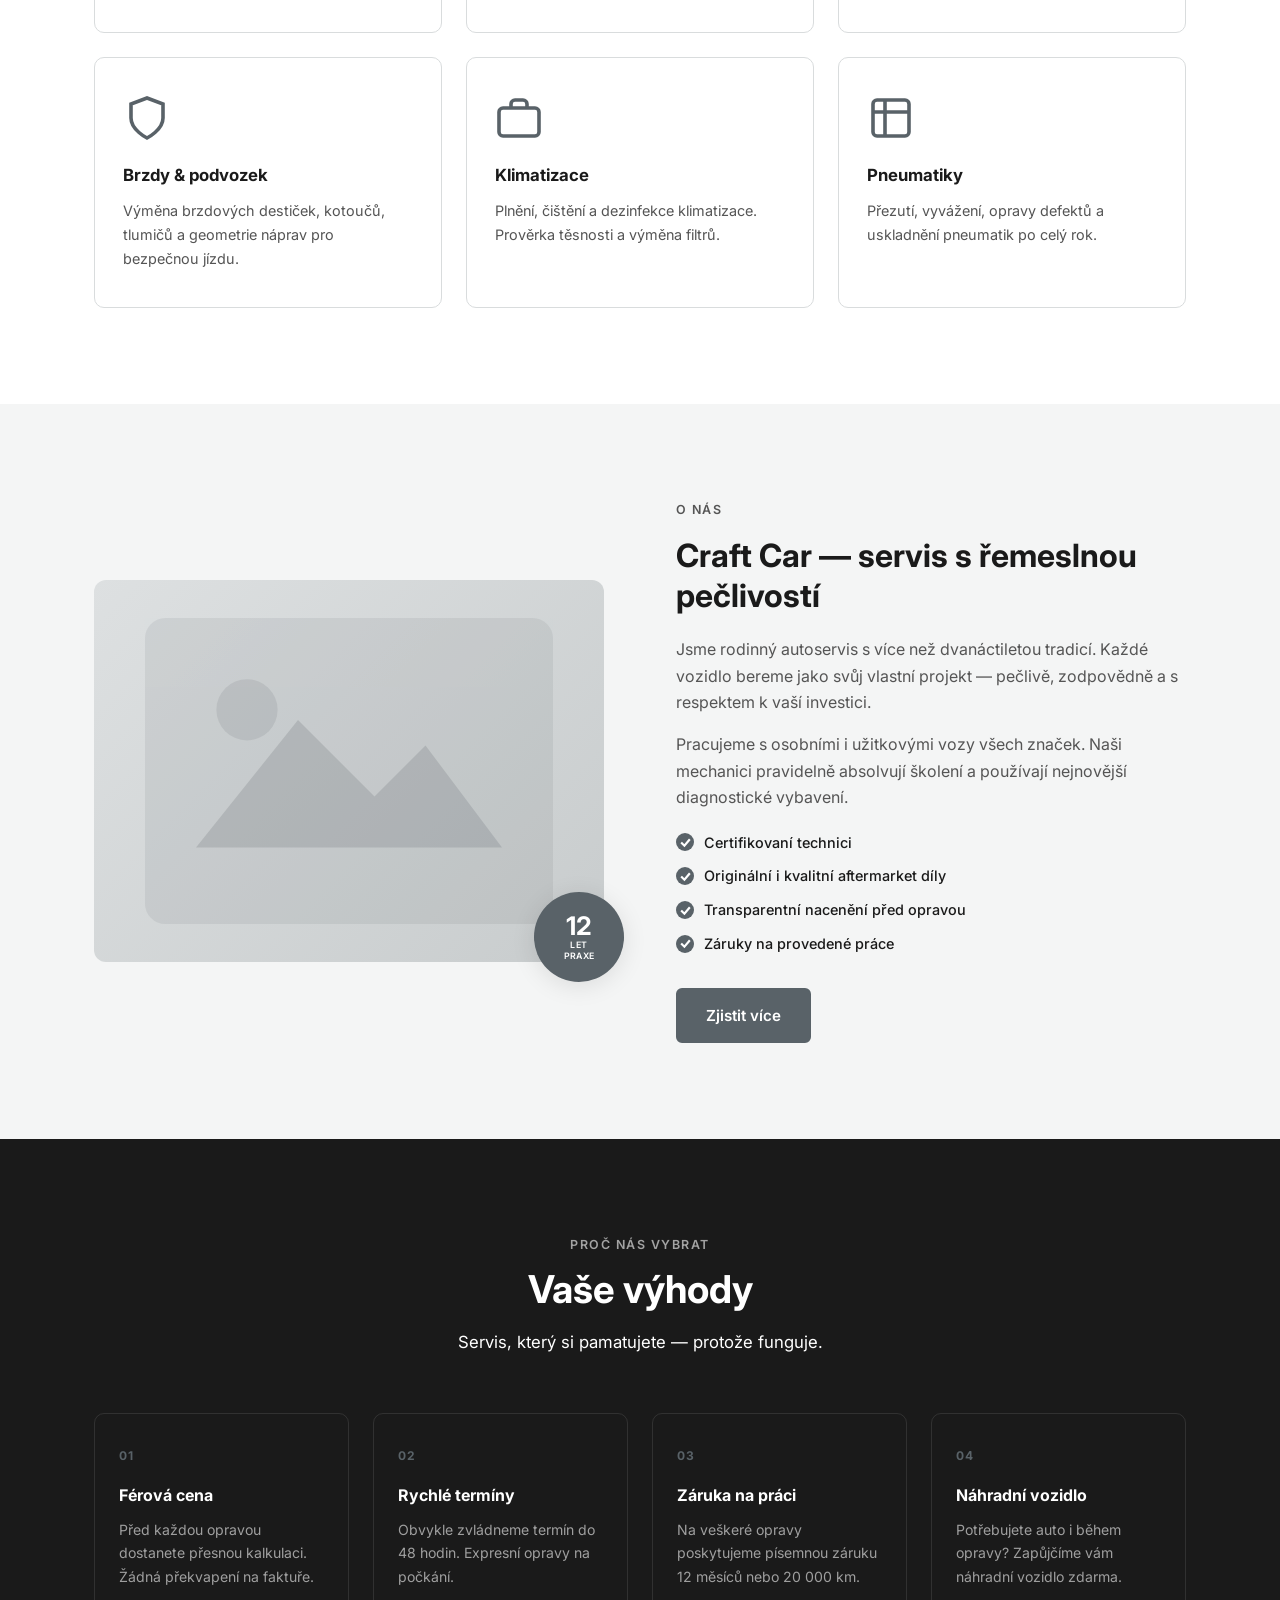
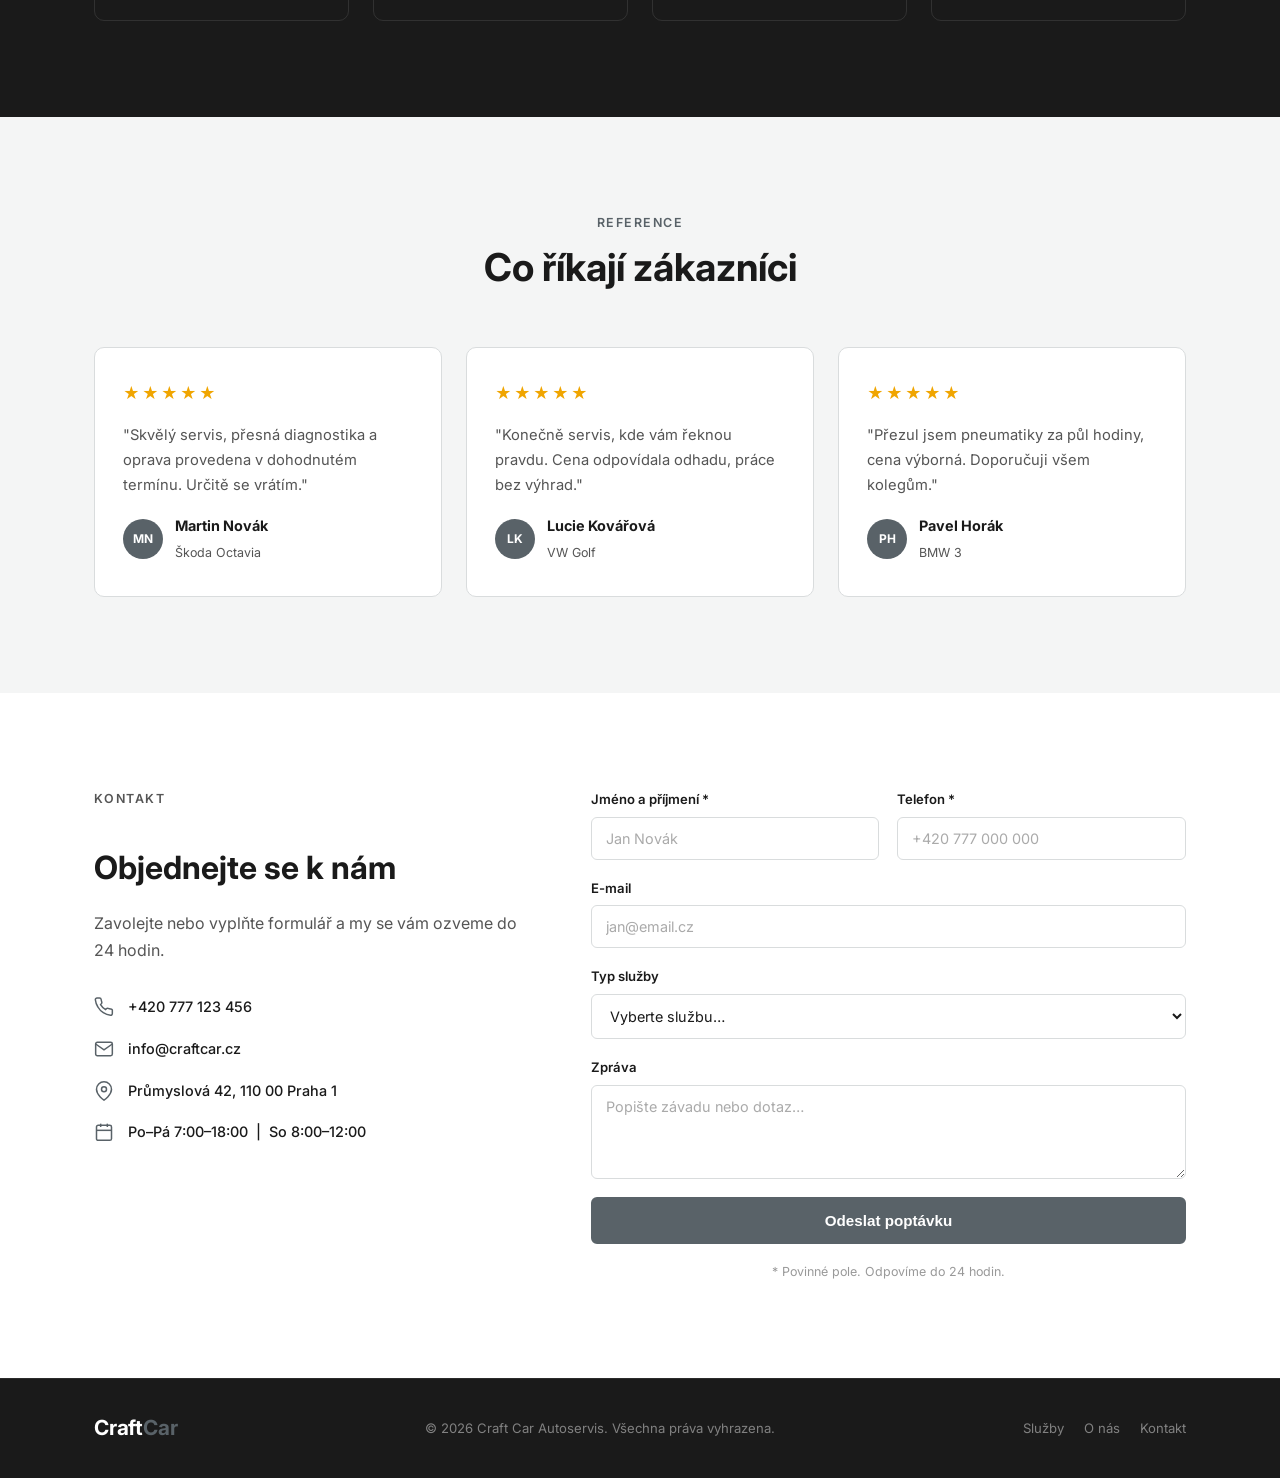
==== commit d46436b7: "Initial landing page for Craft Car Autoservis Co-Authored-By: Claude Sonnet 4.6 <noreply@anthropic.c" ====
--- a/index.html
+++ b/index.html
@@ -3,284 +3,312 @@
 <head>
   <meta charset="UTF-8" />
   <meta name="viewport" content="width=device-width, initial-scale=1.0" />
-  <meta name="description" content="Craft Car Autoservis Praha 5 – Zličín. Diagnostika, opravy, přezutí, pneuservis. 25 let zkušeností. Zavolejte +420 725 500 467." />
-  <title>Craft Car Autoservis | Praha 5 – Zličín</title>
+  <title>Craft Car Autoservis</title>
+  <meta name="description" content="Craft Car Autoservis — profesionální péče o vaše auto. Opravy, servis, diagnostika." />
   <link rel="stylesheet" href="assets/css/style.css" />
   <link rel="preconnect" href="https://fonts.googleapis.com" />
   <link rel="preconnect" href="https://fonts.gstatic.com" crossorigin />
-  <link href="https://fonts.googleapis.com/css2?family=Inter:wght@400;500;600;700;800&display=swap" rel="stylesheet" />
+  <link href="https://fonts.googleapis.com/css2?family=Inter:wght@400;500;600;700&display=swap" rel="stylesheet" />
 </head>
 <body>
 
-  <!-- NAVIGACE -->
-  <header class="header" id="header">
-    <nav class="nav container">
-      <a href="#hero" class="nav__logo">Craft Car</a>
-      <button class="nav__toggle" id="navToggle" aria-label="Otevřít menu">
+  <!-- NAV -->
+  <header class="nav" id="nav">
+    <div class="container nav__inner">
+      <a href="#" class="nav__logo">Craft<span>Car</span></a>
+      <nav class="nav__links" id="navLinks">
+        <a href="#sluzby">Služby</a>
+        <a href="#o-nas">O nás</a>
+        <a href="#proc-my">Proč my</a>
+        <a href="#kontakt">Kontakt</a>
+      </nav>
+      <a href="#kontakt" class="btn btn--primary nav__cta">Objednat se</a>
+      <button class="nav__burger" id="burger" aria-label="Menu">
         <span></span><span></span><span></span>
       </button>
-      <ul class="nav__links" id="navLinks">
-        <li><a href="#o-nas" class="nav__link">O nás</a></li>
-        <li><a href="#sluzby" class="nav__link">Služby</a></li>
-        <li><a href="#proc-my" class="nav__link">Proč my</a></li>
-        <li><a href="#kontakt" class="nav__link">Kontakt</a></li>
-        <li>
-          <a href="tel:+420725500467" class="btn btn--red nav__cta">Zavolat</a>
-        </li>
-      </ul>
-    </nav>
+    </div>
   </header>
 
-  <main>
-
-    <!-- HERO -->
-    <section class="hero" id="hero">
-      <div class="hero__overlay"></div>
-      <div class="container hero__content">
-        <span class="hero__label">Praha 5 – Zličín</span>
-        <h1 class="hero__title">Váš spolehlivý<br />autoservis v Praze</h1>
-        <p class="hero__sub">Opravíme vaše auto rychle, poctivě a za férovou cenu.<br />25 let zkušeností v pražských autoservisech.</p>
-        <div class="hero__actions">
-          <a href="tel:+420725500467" class="btn btn--red btn--lg">
-            <svg width="20" height="20" viewBox="0 0 24 24" fill="none" stroke="currentColor" stroke-width="2" stroke-linecap="round" stroke-linejoin="round"><path d="M22 16.92v3a2 2 0 01-2.18 2 19.79 19.79 0 01-8.63-3.07A19.5 19.5 0 013.07 9.81a19.79 19.79 0 01-3.07-8.72A2 2 0 012 1h3a2 2 0 012 1.72c.127.96.361 1.903.7 2.81a2 2 0 01-.45 2.11L6.09 8.91a16 16 0 006 6l1.27-1.27a2 2 0 012.11-.45c.907.339 1.85.573 2.81.7A2 2 0 0122 16.92z"/></svg>
-            Zavolat
-          </a>
-          <a href="mailto:autoservis@bacraftcar.cz" class="btn btn--outline btn--lg">
-            <svg width="20" height="20" viewBox="0 0 24 24" fill="none" stroke="currentColor" stroke-width="2" stroke-linecap="round" stroke-linejoin="round"><rect x="2" y="4" width="20" height="16" rx="2"/><path d="M22 7l-10 7L2 7"/></svg>
-            Napsat email
-          </a>
-        </div>
-      </div>
-      <div class="hero__scroll-hint">
-        <span>Zjistit více</span>
-        <svg width="20" height="20" viewBox="0 0 24 24" fill="none" stroke="currentColor" stroke-width="2" stroke-linecap="round" stroke-linejoin="round"><path d="M12 5v14M5 12l7 7 7-7"/></svg>
-      </div>
-    </section>
-
-    <!-- O NÁS -->
-    <section class="about" id="o-nas">
-      <div class="container about__grid">
-        <div class="about__text">
-          <span class="section-label">O nás</span>
-          <h2 class="section-title">Autoservis, kde se k vám chovají jako k sousedovi</h2>
-          <p>Jsme malý rodinný autoservis se sídlem v Praze 5 – Zličíně. Náš tým má za sebou přes <strong>25 let zkušeností</strong> v pražských autoservisech a za tu dobu jsme se naučili jednu věc: zákazník potřebuje hlavně vědět, na čem je.</p>
-          <p>U nás žádné zbytečné přemlouvání k opravám, které nepotřebujete. Vždy vám řekneme rovně, co auto potřebuje, co může počkat a kolik to bude stát. Nic víc, nic míň.</p>
-          <a href="#kontakt" class="btn btn--red">Přijďte nás navštívit</a>
-        </div>
-        <div class="about__stats">
-          <div class="stat-card">
-            <span class="stat-card__number">25+</span>
-            <span class="stat-card__label">let zkušeností</span>
-          </div>
-          <div class="stat-card">
-            <span class="stat-card__number">6</span>
-            <span class="stat-card__label">specializací</span>
-          </div>
-          <div class="stat-card">
-            <span class="stat-card__number">Praha&nbsp;5</span>
-            <span class="stat-card__label">Zličín</span>
-          </div>
-          <div class="stat-card">
-            <span class="stat-card__number">férová</span>
-            <span class="stat-card__label">cena vždy</span>
-          </div>
-        </div>
-      </div>
-    </section>
-
-    <!-- SLUŽBY -->
-    <section class="services" id="sluzby">
-      <div class="container">
-        <div class="section-header">
-          <span class="section-label">Co děláme</span>
-          <h2 class="section-title">Naše služby</h2>
-          <p class="section-desc">Od rychlé výměny oleje až po komplexní diagnostiku – postaráme se o vaše auto od A do Z.</p>
-        </div>
-        <div class="services__grid">
-
-          <div class="service-card">
-            <div class="service-card__icon">
-              <svg viewBox="0 0 24 24" fill="none" stroke="currentColor" stroke-width="1.8" stroke-linecap="round" stroke-linejoin="round"><circle cx="12" cy="12" r="3"/><path d="M12 1v4M12 19v4M4.22 4.22l2.83 2.83M16.95 16.95l2.83 2.83M1 12h4M19 12h4M4.22 19.78l2.83-2.83M16.95 7.05l2.83-2.83"/></svg>
+  <!-- HERO -->
+  <section class="hero">
+    <div class="hero__overlay"></div>
+    <div class="container hero__content">
+      <p class="hero__eyebrow">Profesionální autoservis</p>
+      <h1 class="hero__title">Vaše auto<br />v dobrých rukou</h1>
+      <p class="hero__sub">Diagnostika, opravy, údržba — vše na jednom místě.<br />Rychle, spolehlivě a za férové ceny.</p>
+      <div class="hero__actions">
+        <a href="#kontakt" class="btn btn--primary">Objednat se online</a>
+        <a href="#sluzby" class="btn btn--ghost">Naše služby</a>
+      </div>
+    </div>
+    <div class="hero__scroll" aria-hidden="true">
+      <span class="hero__scroll-line"></span>
+    </div>
+  </section>
+
+  <!-- STATS BAR -->
+  <section class="stats">
+    <div class="container stats__grid">
+      <div class="stats__item">
+        <span class="stats__number">12+</span>
+        <span class="stats__label">let zkušeností</span>
+      </div>
+      <div class="stats__item">
+        <span class="stats__number">3 800+</span>
+        <span class="stats__label">spokojených zákazníků</span>
+      </div>
+      <div class="stats__item">
+        <span class="stats__number">98 %</span>
+        <span class="stats__label">spokojenost</span>
+      </div>
+      <div class="stats__item">
+        <span class="stats__number">24 h</span>
+        <span class="stats__label">vyřízení zakázky</span>
+      </div>
+    </div>
+  </section>
+
+  <!-- SERVICES -->
+  <section class="services section" id="sluzby">
+    <div class="container">
+      <div class="section-head">
+        <p class="section-head__eyebrow">Co nabízíme</p>
+        <h2 class="section-head__title">Naše služby</h2>
+        <p class="section-head__sub">Kompletní péče o vaše vozidlo — od pravidelné údržby až po složité opravy.</p>
+      </div>
+      <div class="services__grid">
+        <div class="service-card">
+          <div class="service-card__icon">
+            <svg viewBox="0 0 24 24" fill="none" stroke="currentColor" stroke-width="1.8"><circle cx="12" cy="12" r="3"/><path d="M19.07 4.93A10 10 0 1 0 4.93 19.07"/><path d="M12 2v2M12 20v2M2 12H4M20 12h2"/></svg>
+          </div>
+          <h3>Diagnostika</h3>
+          <p>Moderní diagnostické přístroje odhalí závadu rychle a přesně. Výsledky dostanete ihned.</p>
+        </div>
+        <div class="service-card">
+          <div class="service-card__icon">
+            <svg viewBox="0 0 24 24" fill="none" stroke="currentColor" stroke-width="1.8"><path d="M14.7 6.3a1 1 0 0 0 0 1.4l1.6 1.6a1 1 0 0 0 1.4 0l3.77-3.77a6 6 0 0 1-7.94 7.94l-6.91 6.91a2.12 2.12 0 0 1-3-3l6.91-6.91a6 6 0 0 1 7.94-7.94l-3.76 3.76z"/></svg>
+          </div>
+          <h3>Opravy motoru</h3>
+          <p>Opravy všech typů motorů včetně turbodmychadel, rozvodů a hlavy válců.</p>
+        </div>
+        <div class="service-card">
+          <div class="service-card__icon">
+            <svg viewBox="0 0 24 24" fill="none" stroke="currentColor" stroke-width="1.8"><circle cx="12" cy="12" r="10"/><path d="M12 6v6l4 2"/></svg>
+          </div>
+          <h3>Pravidelný servis</h3>
+          <p>Výměna oleje, filtrů, svíček a kontrola všech kapalin dle servisního plánu výrobce.</p>
+        </div>
+        <div class="service-card">
+          <div class="service-card__icon">
+            <svg viewBox="0 0 24 24" fill="none" stroke="currentColor" stroke-width="1.8"><path d="M12 22s8-4 8-10V5l-8-3-8 3v7c0 6 8 10 8 10z"/></svg>
+          </div>
+          <h3>Brzdy & podvozek</h3>
+          <p>Výměna brzdových destiček, kotoučů, tlumičů a geometrie náprav pro bezpečnou jízdu.</p>
+        </div>
+        <div class="service-card">
+          <div class="service-card__icon">
+            <svg viewBox="0 0 24 24" fill="none" stroke="currentColor" stroke-width="1.8"><rect x="2" y="7" width="20" height="14" rx="2"/><path d="M16 7V5a2 2 0 0 0-2-2h-4a2 2 0 0 0-2 2v2"/></svg>
+          </div>
+          <h3>Klimatizace</h3>
+          <p>Plnění, čištění a dezinfekce klimatizace. Prověrka těsnosti a výměna filtrů.</p>
+        </div>
+        <div class="service-card">
+          <div class="service-card__icon">
+            <svg viewBox="0 0 24 24" fill="none" stroke="currentColor" stroke-width="1.8"><path d="M9 3H5a2 2 0 0 0-2 2v4m6-6h10a2 2 0 0 1 2 2v4M9 3v18m0 0h10a2 2 0 0 0 2-2V9M9 21H5a2 2 0 0 1-2-2V9m0 0h18"/></svg>
+          </div>
+          <h3>Pneumatiky</h3>
+          <p>Přezutí, vyvážení, opravy defektů a uskladnění pneumatik po celý rok.</p>
+        </div>
+      </div>
+    </div>
+  </section>
+
+  <!-- ABOUT -->
+  <section class="about section" id="o-nas">
+    <div class="container about__inner">
+      <div class="about__visual">
+        <div class="about__img-wrap">
+          <div class="about__img-placeholder" aria-hidden="true">
+            <svg viewBox="0 0 80 60" fill="none"><rect width="80" height="60" rx="4" fill="#596268" opacity=".15"/><path d="M10 45 L30 20 L45 35 L55 25 L70 45 Z" fill="#596268" opacity=".3"/><circle cx="20" cy="18" r="6" fill="#596268" opacity=".2"/></svg>
+          </div>
+        </div>
+        <div class="about__badge">
+          <span class="about__badge-num">12</span>
+          <span class="about__badge-text">let<br />praxe</span>
+        </div>
+      </div>
+      <div class="about__text">
+        <p class="section-head__eyebrow">O nás</p>
+        <h2>Craft Car — servis s řemeslnou pečlivostí</h2>
+        <p>Jsme rodinný autoservis s více než dvanáctiletou tradicí. Každé vozidlo bereme jako svůj vlastní projekt — pečlivě, zodpovědně a s respektem k vaší investici.</p>
+        <p>Pracujeme s osobními i užitkovými vozy všech značek. Naši mechanici pravidelně absolvují školení a používají nejnovější diagnostické vybavení.</p>
+        <ul class="about__list">
+          <li>Certifikovaní technici</li>
+          <li>Originální i kvalitní aftermarket díly</li>
+          <li>Transparentní nacenění před opravou</li>
+          <li>Záruky na provedené práce</li>
+        </ul>
+        <a href="#kontakt" class="btn btn--primary">Zjistit více</a>
+      </div>
+    </div>
+  </section>
+
+  <!-- WHY US -->
+  <section class="why section" id="proc-my">
+    <div class="container">
+      <div class="section-head section-head--light">
+        <p class="section-head__eyebrow">Proč nás vybrat</p>
+        <h2 class="section-head__title">Vaše výhody</h2>
+        <p class="section-head__sub">Servis, který si pamatujete — protože funguje.</p>
+      </div>
+      <div class="why__grid">
+        <div class="why-card">
+          <div class="why-card__num">01</div>
+          <h3>Férová cena</h3>
+          <p>Před každou opravou dostanete přesnou kalkulaci. Žádná překvapení na faktuře.</p>
+        </div>
+        <div class="why-card">
+          <div class="why-card__num">02</div>
+          <h3>Rychlé termíny</h3>
+          <p>Obvykle zvládneme termín do 48 hodin. Expresní opravy na počkání.</p>
+        </div>
+        <div class="why-card">
+          <div class="why-card__num">03</div>
+          <h3>Záruka na práci</h3>
+          <p>Na veškeré opravy poskytujeme písemnou záruku 12 měsíců nebo 20 000 km.</p>
+        </div>
+        <div class="why-card">
+          <div class="why-card__num">04</div>
+          <h3>Náhradní vozidlo</h3>
+          <p>Potřebujete auto i během opravy? Zapůjčíme vám náhradní vozidlo zdarma.</p>
+        </div>
+      </div>
+    </div>
+  </section>
+
+  <!-- TESTIMONIALS -->
+  <section class="testimonials section" id="reference">
+    <div class="container">
+      <div class="section-head">
+        <p class="section-head__eyebrow">Reference</p>
+        <h2 class="section-head__title">Co říkají zákazníci</h2>
+      </div>
+      <div class="testimonials__grid">
+        <div class="testimonial-card">
+          <div class="testimonial-card__stars" aria-label="5 hvězd">★★★★★</div>
+          <p>"Skvělý servis, přesná diagnostika a oprava provedena v dohodnutém termínu. Určitě se vrátím."</p>
+          <div class="testimonial-card__author">
+            <div class="testimonial-card__avatar">MN</div>
+            <div>
+              <strong>Martin Novák</strong>
+              <span>Škoda Octavia</span>
             </div>
-            <h3 class="service-card__title">Diagnostika motoru</h3>
-            <p class="service-card__desc">Moderní diagnostické vybavení pro přesné určení závady. Žádné dohady, jen data.</p>
-          </div>
-
-          <div class="service-card">
-            <div class="service-card__icon">
-              <svg viewBox="0 0 24 24" fill="none" stroke="currentColor" stroke-width="1.8" stroke-linecap="round" stroke-linejoin="round"><path d="M12 22s8-4 8-10V5l-8-3-8 3v7c0 6 8 10 8 10z"/></svg>
+          </div>
+        </div>
+        <div class="testimonial-card">
+          <div class="testimonial-card__stars" aria-label="5 hvězd">★★★★★</div>
+          <p>"Konečně servis, kde vám řeknou pravdu. Cena odpovídala odhadu, práce bez výhrad."</p>
+          <div class="testimonial-card__author">
+            <div class="testimonial-card__avatar">LK</div>
+            <div>
+              <strong>Lucie Kovářová</strong>
+              <span>VW Golf</span>
             </div>
-            <h3 class="service-card__title">Výměna oleje</h3>
-            <p class="service-card__desc">Rychlá výměna motorového oleje a olejového filtru. Obvykle hotovo do 30 minut.</p>
-          </div>
-
-          <div class="service-card">
-            <div class="service-card__icon">
-              <svg viewBox="0 0 24 24" fill="none" stroke="currentColor" stroke-width="1.8" stroke-linecap="round" stroke-linejoin="round"><circle cx="12" cy="12" r="10"/><circle cx="12" cy="12" r="3"/><path d="M12 2v3M12 19v3M2 12h3M19 12h3"/></svg>
+          </div>
+        </div>
+        <div class="testimonial-card">
+          <div class="testimonial-card__stars" aria-label="5 hvězd">★★★★★</div>
+          <p>"Přezul jsem pneumatiky za půl hodiny, cena výborná. Doporučuji všem kolegům."</p>
+          <div class="testimonial-card__author">
+            <div class="testimonial-card__avatar">PH</div>
+            <div>
+              <strong>Pavel Horák</strong>
+              <span>BMW 3</span>
             </div>
-            <h3 class="service-card__title">Oprava brzd</h3>
-            <p class="service-card__desc">Výměna brzdových destiček, kotoučů i čelistí. Bezpečnost je na prvním místě.</p>
-          </div>
-
-          <div class="service-card">
-            <div class="service-card__icon">
-              <svg viewBox="0 0 24 24" fill="none" stroke="currentColor" stroke-width="1.8" stroke-linecap="round" stroke-linejoin="round"><rect x="1" y="3" width="15" height="13" rx="2"/><path d="M16 8h4l3 3v5h-7V8z"/><circle cx="5.5" cy="18.5" r="2.5"/><circle cx="18.5" cy="18.5" r="2.5"/></svg>
-            </div>
-            <h3 class="service-card__title">Přezutí kol</h3>
-            <p class="service-card__desc">Přezutí a vyvážení kol na sezónu. Bez čekání, rychle a spolehlivě.</p>
-          </div>
-
-          <div class="service-card">
-            <div class="service-card__icon">
-              <svg viewBox="0 0 24 24" fill="none" stroke="currentColor" stroke-width="1.8" stroke-linecap="round" stroke-linejoin="round"><path d="M21 10H3M21 10V6a2 2 0 00-2-2H5a2 2 0 00-2 2v4M21 10l-2 8H5l-2-8"/><path d="M9 10v8M15 10v8"/></svg>
-            </div>
-            <h3 class="service-card__title">Odtahová služba</h3>
-            <p class="service-card__desc">Auto vás nechalo v štichu? Zavolejte nám, odtáhneme ho a rovnou opravíme.</p>
-          </div>
-
-          <div class="service-card">
-            <div class="service-card__icon">
-              <svg viewBox="0 0 24 24" fill="none" stroke="currentColor" stroke-width="1.8" stroke-linecap="round" stroke-linejoin="round"><circle cx="12" cy="12" r="10"/><circle cx="12" cy="12" r="6"/><circle cx="12" cy="12" r="2"/></svg>
-            </div>
-            <h3 class="service-card__title">Pneuservis</h3>
-            <p class="service-card__desc">Oprava defektů, montáž, demontáž a skladování pneumatik. Vše na jednom místě.</p>
-          </div>
-
-        </div>
-        <div class="services__cta">
-          <p>Potřebujete něco jiného? Zavolejte nám, rádi poradíme.</p>
-          <a href="tel:+420725500467" class="btn btn--red">
-            <svg width="18" height="18" viewBox="0 0 24 24" fill="none" stroke="currentColor" stroke-width="2" stroke-linecap="round" stroke-linejoin="round"><path d="M22 16.92v3a2 2 0 01-2.18 2 19.79 19.79 0 01-8.63-3.07A19.5 19.5 0 013.07 9.81a19.79 19.79 0 01-3.07-8.72A2 2 0 012 1h3a2 2 0 012 1.72c.127.96.361 1.903.7 2.81a2 2 0 01-.45 2.11L6.09 8.91a16 16 0 006 6l1.27-1.27a2 2 0 012.11-.45c.907.339 1.85.573 2.81.7A2 2 0 0122 16.92z"/></svg>
-            +420 725 500 467
-          </a>
-        </div>
-      </div>
-    </section>
-
-    <!-- PROČ MY -->
-    <section class="why" id="proc-my">
-      <div class="container">
-        <div class="section-header">
-          <span class="section-label">Proč my</span>
-          <h2 class="section-title">Co nás odlišuje</h2>
-        </div>
-        <div class="why__grid">
-
-          <div class="why-card">
-            <div class="why-card__icon">
-              <svg viewBox="0 0 24 24" fill="none" stroke="currentColor" stroke-width="1.8" stroke-linecap="round" stroke-linejoin="round"><line x1="12" y1="1" x2="12" y2="23"/><path d="M17 5H9.5a3.5 3.5 0 100 7h5a3.5 3.5 0 110 7H6"/></svg>
-            </div>
-            <h3 class="why-card__title">Férová cena</h3>
-            <p class="why-card__desc">Cenu vám řekneme předem a od té se neodchýlíme. Žádné přirážky a žádná překvapení na faktuře.</p>
-          </div>
-
-          <div class="why-card why-card--accent">
-            <div class="why-card__icon">
-              <svg viewBox="0 0 24 24" fill="none" stroke="currentColor" stroke-width="1.8" stroke-linecap="round" stroke-linejoin="round"><circle cx="12" cy="12" r="10"/><polyline points="12 6 12 12 16 14"/></svg>
-            </div>
-            <h3 class="why-card__title">Rychlý servis</h3>
-            <p class="why-card__desc">Větší opravy zvládáme obvykle do druhého dne. U výměny oleje nebo přezutí počkáte jen chvíli.</p>
-          </div>
-
-          <div class="why-card">
-            <div class="why-card__icon">
-              <svg viewBox="0 0 24 24" fill="none" stroke="currentColor" stroke-width="1.8" stroke-linecap="round" stroke-linejoin="round"><path d="M17 21v-2a4 4 0 00-4-4H5a4 4 0 00-4 4v2"/><circle cx="9" cy="7" r="4"/><path d="M23 21v-2a4 4 0 00-3-3.87M16 3.13a4 4 0 010 7.75"/></svg>
-            </div>
-            <h3 class="why-card__title">Zkušený tým</h3>
-            <p class="why-card__desc">Náš tým mechaniků má dohromady přes 25 let praxe. Osobní přístup a znalost vozu zákazníka.</p>
-          </div>
-
-        </div>
-      </div>
-    </section>
-
-    <!-- KONTAKT -->
-    <section class="contact" id="kontakt">
-      <div class="container contact__grid">
-
-        <div class="contact__info">
-          <span class="section-label">Kontakt</span>
-          <h2 class="section-title">Najdete nás v Zličíně</h2>
-          <p class="contact__intro">Zastavte se k nám nebo nám rovnou zavolejte. Rádi se domluvíme na termínu, který vám vyhovuje.</p>
-
-          <ul class="contact__list">
-            <li class="contact__item">
-              <div class="contact__item-icon">
-                <svg viewBox="0 0 24 24" fill="none" stroke="currentColor" stroke-width="2" stroke-linecap="round" stroke-linejoin="round"><path d="M22 16.92v3a2 2 0 01-2.18 2 19.79 19.79 0 01-8.63-3.07A19.5 19.5 0 013.07 9.81a19.79 19.79 0 01-3.07-8.72A2 2 0 012 1h3a2 2 0 012 1.72c.127.96.361 1.903.7 2.81a2 2 0 01-.45 2.11L6.09 8.91a16 16 0 006 6l1.27-1.27a2 2 0 012.11-.45c.907.339 1.85.573 2.81.7A2 2 0 0122 16.92z"/></svg>
-              </div>
-              <div>
-                <span class="contact__item-label">Telefon</span>
-                <a href="tel:+420725500467" class="contact__item-value contact__item-value--link">+420 725 500 467</a>
-              </div>
-            </li>
-            <li class="contact__item">
-              <div class="contact__item-icon">
-                <svg viewBox="0 0 24 24" fill="none" stroke="currentColor" stroke-width="2" stroke-linecap="round" stroke-linejoin="round"><rect x="2" y="4" width="20" height="16" rx="2"/><path d="M22 7l-10 7L2 7"/></svg>
-              </div>
-              <div>
-                <span class="contact__item-label">Email</span>
-                <a href="mailto:autoservis@bacraftcar.cz" class="contact__item-value contact__item-value--link">autoservis@bacraftcar.cz</a>
-              </div>
-            </li>
-            <li class="contact__item">
-              <div class="contact__item-icon">
-                <svg viewBox="0 0 24 24" fill="none" stroke="currentColor" stroke-width="2" stroke-linecap="round" stroke-linejoin="round"><path d="M21 10c0 7-9 13-9 13S3 17 3 10a9 9 0 0118 0z"/><circle cx="12" cy="10" r="3"/></svg>
-              </div>
-              <div>
-                <span class="contact__item-label">Adresa</span>
-                <a href="https://maps.google.com/?q=Strojírenská+259/16,+Praha+5+Zličín" target="_blank" rel="noopener noreferrer" class="contact__item-value contact__item-value--link">
-                  Strojírenská 259/16<br />Praha 5 – Zličín
-                </a>
-              </div>
-            </li>
-          </ul>
-
-          <div class="opening-hours">
-            <h3 class="opening-hours__title">Orientační otevírací doba</h3>
-            <table class="opening-hours__table">
-              <tbody>
-                <tr>
-                  <td>Pondělí – Pátek</td>
-                  <td><strong>8:00 – 17:00</strong></td>
-                </tr>
-                <tr>
-                  <td>Sobota</td>
-                  <td><strong>8:00 – 12:00</strong></td>
-                </tr>
-                <tr>
-                  <td>Neděle</td>
-                  <td class="closed">Zavřeno</td>
-                </tr>
-              </tbody>
-            </table>
-            <p class="opening-hours__note">Individuální domluvě jsme otevřeni – zavolejte nám.</p>
-          </div>
-        </div>
-
-        <div class="contact__map">
-          <a href="https://maps.google.com/?q=Strojírenská+259/16,+Praha+5+Zličín" target="_blank" rel="noopener noreferrer" class="map-placeholder" aria-label="Otevřít v Google Maps">
-            <div class="map-placeholder__inner">
-              <svg width="48" height="48" viewBox="0 0 24 24" fill="none" stroke="#E8000D" stroke-width="1.5" stroke-linecap="round" stroke-linejoin="round"><path d="M21 10c0 7-9 13-9 13S3 17 3 10a9 9 0 0118 0z"/><circle cx="12" cy="10" r="3"/></svg>
-              <span class="map-placeholder__title">Strojírenská 259/16</span>
-              <span class="map-placeholder__sub">Praha 5 – Zličín</span>
-              <span class="map-placeholder__cta">Otevřít v Google Maps →</span>
-            </div>
-          </a>
-        </div>
-
-      </div>
-    </section>
-
-  </main>
+          </div>
+        </div>
+      </div>
+    </div>
+  </section>
+
+  <!-- CONTACT -->
+  <section class="contact section" id="kontakt">
+    <div class="container contact__inner">
+      <div class="contact__info">
+        <p class="section-head__eyebrow">Kontakt</p>
+        <h2>Objednejte se k nám</h2>
+        <p>Zavolejte nebo vyplňte formulář a my se vám ozveme do 24 hodin.</p>
+        <ul class="contact__details">
+          <li>
+            <svg viewBox="0 0 24 24" fill="none" stroke="currentColor" stroke-width="1.8"><path d="M22 16.92v3a2 2 0 0 1-2.18 2 19.79 19.79 0 0 1-8.63-3.07A19.5 19.5 0 0 1 4.69 12a19.79 19.79 0 0 1-3.07-8.67A2 2 0 0 1 3.6 1.27h3a2 2 0 0 1 2 1.72c.13 1 .37 2 .72 2.95a2 2 0 0 1-.45 2.11L7.91 9.05a16 16 0 0 0 6 6l.96-.96a2 2 0 0 1 2.11-.45c.95.35 1.95.59 2.95.72A2 2 0 0 1 22 16.92z"/></svg>
+            <span>+420 777 123 456</span>
+          </li>
+          <li>
+            <svg viewBox="0 0 24 24" fill="none" stroke="currentColor" stroke-width="1.8"><path d="M4 4h16c1.1 0 2 .9 2 2v12c0 1.1-.9 2-2 2H4c-1.1 0-2-.9-2-2V6c0-1.1.9-2 2-2z"/><polyline points="22,6 12,13 2,6"/></svg>
+            <span>info@craftcar.cz</span>
+          </li>
+          <li>
+            <svg viewBox="0 0 24 24" fill="none" stroke="currentColor" stroke-width="1.8"><path d="M21 10c0 7-9 13-9 13s-9-6-9-13a9 9 0 0 1 18 0z"/><circle cx="12" cy="10" r="3"/></svg>
+            <span>Průmyslová 42, 110 00 Praha 1</span>
+          </li>
+          <li>
+            <svg viewBox="0 0 24 24" fill="none" stroke="currentColor" stroke-width="1.8"><rect x="3" y="4" width="18" height="18" rx="2" ry="2"/><line x1="16" y1="2" x2="16" y2="6"/><line x1="8" y1="2" x2="8" y2="6"/><line x1="3" y1="10" x2="21" y2="10"/></svg>
+            <span>Po–Pá 7:00–18:00 &nbsp;|&nbsp; So 8:00–12:00</span>
+          </li>
+        </ul>
+      </div>
+      <form class="contact__form" id="contactForm" novalidate>
+        <div class="form-row">
+          <div class="form-group">
+            <label for="name">Jméno a příjmení *</label>
+            <input type="text" id="name" name="name" placeholder="Jan Novák" required />
+          </div>
+          <div class="form-group">
+            <label for="phone">Telefon *</label>
+            <input type="tel" id="phone" name="phone" placeholder="+420 777 000 000" required />
+          </div>
+        </div>
+        <div class="form-group">
+          <label for="email">E-mail</label>
+          <input type="email" id="email" name="email" placeholder="jan@email.cz" />
+        </div>
+        <div class="form-group">
+          <label for="service">Typ služby</label>
+          <select id="service" name="service">
+            <option value="">Vyberte službu…</option>
+            <option>Diagnostika</option>
+            <option>Oprava motoru</option>
+            <option>Pravidelný servis</option>
+            <option>Brzdy &amp; podvozek</option>
+            <option>Klimatizace</option>
+            <option>Pneumatiky</option>
+            <option>Jiné</option>
+          </select>
+        </div>
+        <div class="form-group">
+          <label for="message">Zpráva</label>
+          <textarea id="message" name="message" rows="4" placeholder="Popište závadu nebo dotaz…"></textarea>
+        </div>
+        <button type="submit" class="btn btn--primary btn--full">Odeslat poptávku</button>
+        <p class="form-note">* Povinné pole. Odpovíme do 24 hodin.</p>
+      </form>
+    </div>
+  </section>
 
   <!-- FOOTER -->
   <footer class="footer">
     <div class="container footer__inner">
-      <span class="footer__logo">Craft Car Autoservis</span>
-      <p class="footer__copy">&copy; 2025 Craft Car Autoservis. Všechna práva vyhrazena.</p>
-      <a href="tel:+420725500467" class="footer__phone">+420 725 500 467</a>
+      <a href="#" class="nav__logo">Craft<span>Car</span></a>
+      <p class="footer__copy">&copy; 2026 Craft Car Autoservis. Všechna práva vyhrazena.</p>
+      <nav class="footer__links">
+        <a href="#sluzby">Služby</a>
+        <a href="#o-nas">O nás</a>
+        <a href="#kontakt">Kontakt</a>
+      </nav>
     </div>
   </footer>
+
+  <a href="#" class="back-top" id="backTop" aria-label="Zpět nahoru">&#8593;</a>
 
   <script src="assets/js/main.js"></script>
 </body>
--- a/assets/css/style.css
+++ b/assets/css/style.css
@@ -1,233 +1,188 @@
-/* ===========================
-   RESET & BASE
-   =========================== */
-*, *::before, *::after {
-  box-sizing: border-box;
-  margin: 0;
-  padding: 0;
-}
+/* =========================================================
+   Craft Car Autoservis — stylesheet
+   Colors: primary #596268 | gray #555555 | dark #1a1a1a | white #fff
+   ========================================================= */
+
+*, *::before, *::after { box-sizing: border-box; margin: 0; padding: 0; }
 
 :root {
-  --red: #E8000D;
-  --red-dark: #c0000b;
-  --grey: #555555;
-  --grey-light: #f5f5f5;
-  --grey-mid: #e0e0e0;
-  --dark: #1a1a1a;
-  --white: #ffffff;
-  --font: 'Inter', system-ui, -apple-system, sans-serif;
-  --radius: 12px;
-  --shadow: 0 4px 24px rgba(0,0,0,0.08);
-  --shadow-md: 0 8px 40px rgba(0,0,0,0.12);
-  --transition: 0.2s ease;
-  --nav-height: 68px;
-}
-
-html {
-  scroll-behavior: smooth;
-}
+  --primary:  #596268;
+  --primary-d:#404b50;
+  --gray:     #555555;
+  --dark:     #1a1a1a;
+  --light:    #f4f5f5;
+  --white:    #ffffff;
+  --border:   #d9dcdd;
+  --radius:   6px;
+  --transition: .25s ease;
+  --shadow:   0 4px 24px rgba(0,0,0,.10);
+}
+
+html { scroll-behavior: smooth; }
 
 body {
-  font-family: var(--font);
+  font-family: 'Inter', system-ui, sans-serif;
+  font-size: 16px;
+  line-height: 1.65;
   color: var(--dark);
   background: var(--white);
-  line-height: 1.6;
-  -webkit-font-smoothing: antialiased;
-}
-
-img { max-width: 100%; display: block; }
-
+}
+
+img { display: block; max-width: 100%; }
 a { text-decoration: none; color: inherit; }
-
 ul { list-style: none; }
 
-/* ===========================
-   UTILITIES
-   =========================== */
+/* ---- CONTAINER ---- */
 .container {
+  width: 100%;
   max-width: 1140px;
   margin: 0 auto;
   padding: 0 24px;
 }
 
-.section-label {
-  display: inline-block;
-  font-size: 0.75rem;
-  font-weight: 700;
-  letter-spacing: 0.12em;
-  text-transform: uppercase;
-  color: var(--red);
-  margin-bottom: 12px;
-}
-
-.section-title {
-  font-size: clamp(1.6rem, 4vw, 2.4rem);
-  font-weight: 800;
-  color: var(--dark);
-  line-height: 1.2;
-  margin-bottom: 16px;
-}
-
-.section-desc {
-  font-size: 1.05rem;
-  color: var(--grey);
-  max-width: 560px;
-  margin: 0 auto;
-}
-
-.section-header {
-  text-align: center;
-  margin-bottom: 56px;
-}
-
-/* ===========================
-   BUTTONS
-   =========================== */
+/* ---- BUTTONS ---- */
 .btn {
   display: inline-flex;
   align-items: center;
+  justify-content: center;
   gap: 8px;
-  padding: 12px 24px;
-  border-radius: 8px;
-  font-family: var(--font);
-  font-size: 0.95rem;
+  padding: 13px 28px;
+  border-radius: var(--radius);
+  font-size: .95rem;
   font-weight: 600;
   cursor: pointer;
-  transition: background var(--transition), color var(--transition), transform var(--transition), box-shadow var(--transition);
+  border: 2px solid transparent;
+  transition: background var(--transition), color var(--transition), border-color var(--transition), transform var(--transition);
   white-space: nowrap;
 }
-
-.btn--red {
-  background: var(--red);
-  color: var(--white);
-  border: 2px solid var(--red);
-}
-
-.btn--red:hover {
-  background: var(--red-dark);
-  border-color: var(--red-dark);
-  transform: translateY(-1px);
-  box-shadow: 0 6px 20px rgba(232,0,13,0.3);
-}
-
-.btn--outline {
+.btn:active { transform: scale(.97); }
+
+.btn--primary {
+  background: var(--primary);
+  color: var(--white);
+  border-color: var(--primary);
+}
+.btn--primary:hover { background: var(--primary-d); border-color: var(--primary-d); }
+
+.btn--ghost {
   background: transparent;
   color: var(--white);
-  border: 2px solid rgba(255,255,255,0.7);
-}
-
-.btn--outline:hover {
-  background: rgba(255,255,255,0.1);
-  border-color: var(--white);
-}
-
-.btn--lg {
-  padding: 16px 32px;
-  font-size: 1rem;
-}
-
-/* ===========================
-   NAVIGATION
-   =========================== */
-.header {
+  border-color: rgba(255,255,255,.55);
+}
+.btn--ghost:hover { background: rgba(255,255,255,.12); border-color: var(--white); }
+
+.btn--full { width: 100%; }
+
+/* ---- SECTION SHARED ---- */
+.section { padding: 96px 0; }
+
+.section-head { text-align: center; margin-bottom: 56px; }
+.section-head--light .section-head__title,
+.section-head--light .section-head__sub { color: var(--white); }
+.section-head--light .section-head__eyebrow { color: rgba(255,255,255,.7); }
+
+.section-head__eyebrow {
+  font-size: .78rem;
+  font-weight: 600;
+  letter-spacing: .12em;
+  text-transform: uppercase;
+  color: var(--primary);
+  margin-bottom: 10px;
+}
+
+.section-head__title {
+  font-size: clamp(1.75rem, 3vw, 2.4rem);
+  font-weight: 700;
+  line-height: 1.25;
+  color: var(--dark);
+  margin-bottom: 16px;
+}
+
+.section-head__sub {
+  font-size: 1.05rem;
+  color: var(--gray);
+  max-width: 540px;
+  margin: 0 auto;
+}
+
+/* =========================================================
+   NAV
+   ========================================================= */
+.nav {
   position: fixed;
-  top: 0;
-  left: 0;
-  width: 100%;
+  top: 0; left: 0; right: 0;
   z-index: 100;
+  padding: 0;
   background: transparent;
-  transition: background 0.3s ease, box-shadow 0.3s ease;
-}
-
-.header.scrolled {
+  transition: background var(--transition), box-shadow var(--transition), padding var(--transition);
+}
+.nav.scrolled {
   background: var(--dark);
-  box-shadow: 0 2px 16px rgba(0,0,0,0.2);
-}
-
-.nav {
-  display: flex;
-  align-items: center;
-  height: var(--nav-height);
-  gap: 40px;
+  box-shadow: 0 2px 20px rgba(0,0,0,.35);
+}
+
+.nav__inner {
+  display: flex;
+  align-items: center;
+  gap: 32px;
+  height: 70px;
 }
 
 .nav__logo {
-  font-size: 1.4rem;
-  font-weight: 800;
-  color: var(--white);
-  letter-spacing: -0.02em;
+  font-size: 1.3rem;
+  font-weight: 700;
+  color: var(--white);
+  letter-spacing: -.01em;
   flex-shrink: 0;
 }
+.nav__logo span { color: var(--primary); }
 
 .nav__links {
   display: flex;
-  align-items: center;
-  gap: 8px;
+  gap: 28px;
   margin-left: auto;
 }
-
-.nav__link {
-  font-size: 0.9rem;
+.nav__links a {
+  color: rgba(255,255,255,.82);
+  font-size: .9rem;
   font-weight: 500;
-  color: rgba(255,255,255,0.85);
-  padding: 8px 12px;
-  border-radius: 6px;
-  transition: color var(--transition), background var(--transition);
-}
-
-.nav__link:hover {
-  color: var(--white);
-  background: rgba(255,255,255,0.08);
-}
-
-.nav__cta {
-  margin-left: 8px;
-  padding: 10px 20px;
-}
-
-.nav__toggle {
+  transition: color var(--transition);
+}
+.nav__links a:hover { color: var(--white); }
+
+.nav__cta { margin-left: 12px; padding: 10px 22px; }
+
+.nav__burger {
   display: none;
   flex-direction: column;
-  justify-content: center;
   gap: 5px;
   background: none;
   border: none;
   cursor: pointer;
-  padding: 8px;
   margin-left: auto;
-}
-
-.nav__toggle span {
+  padding: 4px;
+}
+.nav__burger span {
   display: block;
   width: 24px;
   height: 2px;
   background: var(--white);
   border-radius: 2px;
-  transition: transform 0.3s ease, opacity 0.3s ease;
-}
-
-.nav__toggle.active span:nth-child(1) {
-  transform: translateY(7px) rotate(45deg);
-}
-
-.nav__toggle.active span:nth-child(2) {
-  opacity: 0;
-}
-
-.nav__toggle.active span:nth-child(3) {
-  transform: translateY(-7px) rotate(-45deg);
-}
-
-/* ===========================
+  transition: transform var(--transition), opacity var(--transition);
+}
+.nav__burger.open span:nth-child(1) { transform: translateY(7px) rotate(45deg); }
+.nav__burger.open span:nth-child(2) { opacity: 0; }
+.nav__burger.open span:nth-child(3) { transform: translateY(-7px) rotate(-45deg); }
+
+/* =========================================================
    HERO
-   =========================== */
+   ========================================================= */
 .hero {
   position: relative;
   min-height: 100svh;
   display: flex;
-  flex-direction: column;
-  justify-content: center;
-  background: linear-gradient(135deg, #1a1a1a 0%, #2d2d2d 50%, #1a1a1a 100%);
+  align-items: center;
+  background: linear-gradient(135deg, var(--dark) 0%, #2c3538 60%, var(--primary) 100%);
   overflow: hidden;
 }
 
@@ -235,494 +190,412 @@
   content: '';
   position: absolute;
   inset: 0;
-  background:
-    radial-gradient(ellipse 80% 60% at 70% 50%, rgba(232,0,13,0.12) 0%, transparent 70%),
-    radial-gradient(ellipse 40% 40% at 20% 80%, rgba(232,0,13,0.06) 0%, transparent 60%);
-  pointer-events: none;
+  background-image:
+    radial-gradient(ellipse 60% 50% at 80% 50%, rgba(89,98,104,.35) 0%, transparent 70%);
 }
 
 .hero__overlay {
   position: absolute;
   inset: 0;
-  background: linear-gradient(180deg, rgba(26,26,26,0.2) 0%, rgba(26,26,26,0.4) 100%);
-  pointer-events: none;
+  background: repeating-linear-gradient(
+    -45deg,
+    transparent,
+    transparent 40px,
+    rgba(255,255,255,.015) 40px,
+    rgba(255,255,255,.015) 41px
+  );
 }
 
 .hero__content {
   position: relative;
   z-index: 1;
-  padding-top: calc(var(--nav-height) + 40px);
+  max-width: 680px;
+  padding-top: 80px;
   padding-bottom: 80px;
 }
 
-.hero__label {
-  display: inline-flex;
-  align-items: center;
-  gap: 8px;
-  font-size: 0.8rem;
+.hero__eyebrow {
+  font-size: .78rem;
   font-weight: 600;
-  letter-spacing: 0.1em;
+  letter-spacing: .14em;
   text-transform: uppercase;
-  color: var(--red);
+  color: var(--primary);
   margin-bottom: 20px;
-}
-
-.hero__label::before {
+  display: flex;
+  align-items: center;
+  gap: 10px;
+}
+.hero__eyebrow::before {
   content: '';
   display: block;
-  width: 24px;
+  width: 32px;
   height: 2px;
-  background: var(--red);
+  background: var(--primary);
 }
 
 .hero__title {
-  font-size: clamp(2.4rem, 7vw, 4.5rem);
-  font-weight: 800;
-  color: var(--white);
-  line-height: 1.1;
-  letter-spacing: -0.03em;
+  font-size: clamp(2.6rem, 6vw, 4.2rem);
+  font-weight: 700;
+  line-height: 1.12;
+  color: var(--white);
   margin-bottom: 24px;
+  letter-spacing: -.02em;
 }
 
 .hero__sub {
-  font-size: clamp(1rem, 2.5vw, 1.2rem);
-  color: rgba(255,255,255,0.75);
-  max-width: 520px;
-  line-height: 1.65;
+  font-size: 1.1rem;
+  color: rgba(255,255,255,.72);
+  line-height: 1.7;
   margin-bottom: 40px;
 }
 
-.hero__actions {
-  display: flex;
-  flex-wrap: wrap;
-  gap: 16px;
-  align-items: center;
-}
-
-.hero__scroll-hint {
+.hero__actions { display: flex; gap: 16px; flex-wrap: wrap; }
+
+.hero__scroll {
   position: absolute;
-  bottom: 32px;
+  bottom: 36px;
   left: 50%;
   transform: translateX(-50%);
   display: flex;
   flex-direction: column;
   align-items: center;
-  gap: 6px;
-  color: rgba(255,255,255,0.4);
-  font-size: 0.75rem;
-  letter-spacing: 0.05em;
-  animation: bounce 2s ease-in-out infinite;
-}
-
-@keyframes bounce {
-  0%, 100% { transform: translateX(-50%) translateY(0); }
-  50% { transform: translateX(-50%) translateY(6px); }
-}
-
-/* ===========================
-   ABOUT
-   =========================== */
-.about {
-  padding: 96px 0;
-  background: var(--white);
-}
-
-.about__grid {
+}
+.hero__scroll-line {
+  width: 1px;
+  height: 50px;
+  background: linear-gradient(to bottom, rgba(255,255,255,.5), transparent);
+  animation: scrollLine 2s ease-in-out infinite;
+}
+@keyframes scrollLine {
+  0%   { transform: scaleY(0); transform-origin: top; }
+  50%  { transform: scaleY(1); transform-origin: top; }
+  51%  { transform: scaleY(1); transform-origin: bottom; }
+  100% { transform: scaleY(0); transform-origin: bottom; }
+}
+
+/* =========================================================
+   STATS BAR
+   ========================================================= */
+.stats {
+  background: var(--primary);
+  padding: 40px 0;
+}
+
+.stats__grid {
   display: grid;
-  grid-template-columns: 1fr 1fr;
-  gap: 80px;
-  align-items: center;
-}
-
-.about__text p {
-  color: var(--grey);
-  margin-bottom: 16px;
-  font-size: 1.02rem;
-  line-height: 1.7;
-}
-
-.about__text p strong {
-  color: var(--dark);
-  font-weight: 700;
-}
-
-.about__text .btn {
-  margin-top: 12px;
-}
-
-.about__stats {
-  display: grid;
-  grid-template-columns: 1fr 1fr;
-  gap: 20px;
-}
-
-.stat-card {
-  background: var(--grey-light);
-  border-radius: var(--radius);
-  padding: 32px 24px;
-  display: flex;
-  flex-direction: column;
-  gap: 6px;
-  transition: transform var(--transition), box-shadow var(--transition);
-}
-
-.stat-card:hover {
-  transform: translateY(-2px);
-  box-shadow: var(--shadow);
-}
-
-.stat-card__number {
-  font-size: 2rem;
-  font-weight: 800;
-  color: var(--red);
+  grid-template-columns: repeat(4, 1fr);
+  gap: 0;
+  text-align: center;
+}
+
+.stats__item {
+  padding: 16px 24px;
+  border-right: 1px solid rgba(255,255,255,.2);
+}
+.stats__item:last-child { border-right: none; }
+
+.stats__number {
+  display: block;
+  font-size: 2.2rem;
+  font-weight: 700;
+  color: var(--white);
   line-height: 1;
-}
-
-.stat-card__label {
-  font-size: 0.85rem;
-  color: var(--grey);
+  margin-bottom: 6px;
+}
+
+.stats__label {
+  font-size: .82rem;
+  color: rgba(255,255,255,.75);
   font-weight: 500;
-}
-
-/* ===========================
+  letter-spacing: .04em;
+}
+
+/* =========================================================
    SERVICES
-   =========================== */
-.services {
-  padding: 96px 0;
-  background: var(--grey-light);
-}
+   ========================================================= */
+.services { background: var(--white); }
 
 .services__grid {
   display: grid;
   grid-template-columns: repeat(3, 1fr);
   gap: 24px;
-  margin-bottom: 56px;
 }
 
 .service-card {
-  background: var(--white);
-  border-radius: var(--radius);
   padding: 36px 28px;
+  border: 1px solid var(--border);
+  border-radius: 10px;
+  transition: border-color var(--transition), box-shadow var(--transition), transform var(--transition);
+  cursor: default;
+}
+.service-card:hover {
+  border-color: var(--primary);
   box-shadow: var(--shadow);
-  transition: transform var(--transition), box-shadow var(--transition);
-  border-bottom: 3px solid transparent;
-}
-
-.service-card:hover {
   transform: translateY(-4px);
-  box-shadow: var(--shadow-md);
-  border-bottom-color: var(--red);
 }
 
 .service-card__icon {
-  width: 52px;
-  height: 52px;
-  background: rgba(232,0,13,0.08);
+  width: 48px;
+  height: 48px;
+  color: var(--primary);
+  margin-bottom: 20px;
+}
+.service-card__icon svg { width: 100%; height: 100%; }
+
+.service-card h3 {
+  font-size: 1.05rem;
+  font-weight: 700;
+  color: var(--dark);
+  margin-bottom: 10px;
+}
+.service-card p { font-size: .9rem; color: var(--gray); }
+
+/* =========================================================
+   ABOUT
+   ========================================================= */
+.about { background: var(--light); }
+
+.about__inner {
+  display: grid;
+  grid-template-columns: 1fr 1fr;
+  gap: 72px;
+  align-items: center;
+}
+
+.about__visual { position: relative; }
+
+.about__img-wrap {
   border-radius: 12px;
+  overflow: hidden;
+  aspect-ratio: 4/3;
+  background: var(--border);
+}
+
+.about__img-placeholder {
+  width: 100%;
+  height: 100%;
   display: flex;
   align-items: center;
   justify-content: center;
-  margin-bottom: 20px;
-  transition: background var(--transition);
-}
-
-.service-card:hover .service-card__icon {
-  background: rgba(232,0,13,0.14);
-}
-
-.service-card__icon svg {
-  width: 26px;
-  height: 26px;
-  stroke: var(--red);
-}
-
-.service-card__title {
-  font-size: 1.05rem;
-  font-weight: 700;
-  margin-bottom: 10px;
-  color: var(--dark);
-}
-
-.service-card__desc {
-  font-size: 0.9rem;
-  color: var(--grey);
-  line-height: 1.65;
-}
-
-.services__cta {
-  text-align: center;
+  background: linear-gradient(135deg, #dde0e1 0%, #c8cccd 100%);
+}
+.about__img-placeholder svg { width: 80%; opacity: .7; }
+
+.about__badge {
+  position: absolute;
+  bottom: -20px;
+  right: -20px;
+  width: 90px;
+  height: 90px;
+  background: var(--primary);
+  border-radius: 50%;
   display: flex;
   flex-direction: column;
   align-items: center;
-  gap: 20px;
-}
-
-.services__cta p {
-  color: var(--grey);
-  font-size: 1rem;
-}
-
-/* ===========================
+  justify-content: center;
+  color: var(--white);
+  box-shadow: var(--shadow);
+}
+.about__badge-num { font-size: 1.6rem; font-weight: 700; line-height: 1; }
+.about__badge-text { font-size: .55rem; font-weight: 600; text-align: center; line-height: 1.3; letter-spacing: .04em; text-transform: uppercase; }
+
+.about__text .section-head__eyebrow { text-align: left; }
+.about__text h2 {
+  font-size: clamp(1.6rem, 2.5vw, 2.1rem);
+  font-weight: 700;
+  color: var(--dark);
+  margin: 12px 0 20px;
+  line-height: 1.25;
+}
+.about__text p { color: var(--gray); margin-bottom: 16px; }
+
+.about__list {
+  margin: 20px 0 32px;
+  display: flex;
+  flex-direction: column;
+  gap: 10px;
+}
+.about__list li {
+  display: flex;
+  align-items: center;
+  gap: 10px;
+  font-size: .9rem;
+  color: var(--dark);
+  font-weight: 500;
+}
+.about__list li::before {
+  content: '';
+  display: block;
+  width: 18px;
+  height: 18px;
+  flex-shrink: 0;
+  background: var(--primary);
+  border-radius: 50%;
+  background-image: url("data:image/svg+xml,%3Csvg xmlns='http://www.w3.org/2000/svg' viewBox='0 0 12 12' fill='none' stroke='white' stroke-width='2'%3E%3Cpolyline points='2,6 5,9 10,3'/%3E%3C/svg%3E");
+  background-repeat: no-repeat;
+  background-size: 70%;
+  background-position: center;
+}
+
+/* =========================================================
    WHY US
-   =========================== */
-.why {
-  padding: 96px 0;
-  background: var(--dark);
-}
-
-.why .section-label {
-  color: rgba(232,0,13,0.9);
-}
-
-.why .section-title {
-  color: var(--white);
-}
+   ========================================================= */
+.why { background: var(--dark); }
+.why .section-head__eyebrow { color: rgba(255,255,255,.6); }
 
 .why__grid {
+  display: grid;
+  grid-template-columns: repeat(4, 1fr);
+  gap: 24px;
+}
+
+.why-card {
+  padding: 32px 24px;
+  border: 1px solid rgba(255,255,255,.1);
+  border-radius: 10px;
+  transition: border-color var(--transition), background var(--transition);
+}
+.why-card:hover {
+  border-color: var(--primary);
+  background: rgba(89,98,104,.1);
+}
+
+.why-card__num {
+  font-size: .75rem;
+  font-weight: 700;
+  letter-spacing: .1em;
+  color: var(--primary);
+  margin-bottom: 16px;
+}
+.why-card h3 { font-size: 1rem; font-weight: 700; color: var(--white); margin-bottom: 10px; }
+.why-card p { font-size: .88rem; color: rgba(255,255,255,.58); line-height: 1.65; }
+
+/* =========================================================
+   TESTIMONIALS
+   ========================================================= */
+.testimonials { background: var(--light); }
+
+.testimonials__grid {
   display: grid;
   grid-template-columns: repeat(3, 1fr);
   gap: 24px;
 }
 
-.why-card {
-  background: rgba(255,255,255,0.04);
-  border: 1px solid rgba(255,255,255,0.08);
-  border-radius: var(--radius);
-  padding: 40px 32px;
-  text-align: center;
-  transition: background var(--transition), border-color var(--transition), transform var(--transition);
-}
-
-.why-card:hover {
-  background: rgba(255,255,255,0.07);
-  border-color: rgba(255,255,255,0.15);
-  transform: translateY(-3px);
-}
-
-.why-card--accent {
-  background: rgba(232,0,13,0.1);
-  border-color: rgba(232,0,13,0.25);
-}
-
-.why-card--accent:hover {
-  background: rgba(232,0,13,0.15);
-  border-color: rgba(232,0,13,0.4);
-}
-
-.why-card__icon {
-  width: 64px;
-  height: 64px;
-  background: rgba(232,0,13,0.12);
+.testimonial-card {
+  background: var(--white);
+  border: 1px solid var(--border);
+  border-radius: 10px;
+  padding: 32px 28px;
+  display: flex;
+  flex-direction: column;
+  gap: 16px;
+  transition: box-shadow var(--transition), transform var(--transition);
+}
+.testimonial-card:hover { box-shadow: var(--shadow); transform: translateY(-3px); }
+
+.testimonial-card__stars { color: #f0a500; font-size: 1rem; letter-spacing: 2px; }
+
+.testimonial-card p { color: var(--gray); font-size: .92rem; line-height: 1.7; flex: 1; }
+
+.testimonial-card__author {
+  display: flex;
+  align-items: center;
+  gap: 12px;
+  margin-top: auto;
+}
+.testimonial-card__avatar {
+  width: 40px;
+  height: 40px;
   border-radius: 50%;
+  background: var(--primary);
+  color: var(--white);
+  font-size: .75rem;
+  font-weight: 700;
   display: flex;
   align-items: center;
   justify-content: center;
-  margin: 0 auto 24px;
-}
-
-.why-card__icon svg {
-  width: 30px;
-  height: 30px;
-  stroke: var(--red);
-}
-
-.why-card__title {
-  font-size: 1.1rem;
-  font-weight: 700;
-  color: var(--white);
-  margin-bottom: 12px;
-}
-
-.why-card__desc {
-  font-size: 0.9rem;
-  color: rgba(255,255,255,0.6);
-  line-height: 1.7;
-}
-
-/* ===========================
+  flex-shrink: 0;
+}
+.testimonial-card__author strong { display: block; font-size: .9rem; color: var(--dark); }
+.testimonial-card__author span  { font-size: .78rem; color: var(--gray); }
+
+/* =========================================================
    CONTACT
-   =========================== */
-.contact {
-  padding: 96px 0;
-  background: var(--white);
-}
-
-.contact__grid {
+   ========================================================= */
+.contact { background: var(--white); }
+
+.contact__inner {
   display: grid;
-  grid-template-columns: 1fr 1fr;
+  grid-template-columns: 1fr 1.4fr;
   gap: 72px;
   align-items: start;
 }
 
-.contact__intro {
-  color: var(--grey);
-  font-size: 1.02rem;
-  line-height: 1.7;
-  margin-bottom: 40px;
-}
-
-.contact__list {
-  display: flex;
-  flex-direction: column;
-  gap: 24px;
-  margin-bottom: 40px;
-}
-
-.contact__item {
-  display: flex;
-  align-items: flex-start;
-  gap: 16px;
-}
-
-.contact__item-icon {
-  width: 44px;
-  height: 44px;
-  background: rgba(232,0,13,0.08);
-  border-radius: 10px;
-  display: flex;
-  align-items: center;
-  justify-content: center;
-  flex-shrink: 0;
-}
-
-.contact__item-icon svg {
+.contact__info .section-head__eyebrow { text-align: left; }
+.contact__info h2 {
+  font-size: clamp(1.6rem, 2.5vw, 2.1rem);
+  font-weight: 700;
+  color: var(--dark);
+  margin: 12px 0 16px;
+}
+.contact__info > p { color: var(--gray); margin-bottom: 32px; }
+
+.contact__details { display: flex; flex-direction: column; gap: 18px; }
+.contact__details li {
+  display: flex;
+  align-items: center;
+  gap: 14px;
+  font-size: .9rem;
+  color: var(--dark);
+  font-weight: 500;
+}
+.contact__details li svg {
   width: 20px;
   height: 20px;
-  stroke: var(--red);
-}
-
-.contact__item-label {
-  display: block;
-  font-size: 0.75rem;
-  font-weight: 600;
-  letter-spacing: 0.08em;
-  text-transform: uppercase;
-  color: var(--grey);
-  margin-bottom: 4px;
-}
-
-.contact__item-value {
-  font-size: 1rem;
-  font-weight: 600;
-  color: var(--dark);
-  line-height: 1.5;
-}
-
-.contact__item-value--link {
-  transition: color var(--transition);
-}
-
-.contact__item-value--link:hover {
-  color: var(--red);
-}
-
-/* Opening hours */
-.opening-hours {
-  background: var(--grey-light);
+  flex-shrink: 0;
+  color: var(--primary);
+}
+
+/* FORM */
+.contact__form { display: flex; flex-direction: column; gap: 18px; }
+
+.form-row { display: grid; grid-template-columns: 1fr 1fr; gap: 18px; }
+
+.form-group { display: flex; flex-direction: column; gap: 6px; }
+.form-group label { font-size: .82rem; font-weight: 600; color: var(--dark); }
+
+.form-group input,
+.form-group select,
+.form-group textarea {
+  padding: 12px 14px;
+  border: 1.5px solid var(--border);
   border-radius: var(--radius);
-  padding: 28px;
-}
-
-.opening-hours__title {
-  font-size: 0.9rem;
-  font-weight: 700;
-  text-transform: uppercase;
-  letter-spacing: 0.06em;
-  color: var(--dark);
-  margin-bottom: 16px;
-}
-
-.opening-hours__table {
-  width: 100%;
-  border-collapse: collapse;
-  font-size: 0.92rem;
-}
-
-.opening-hours__table td {
-  padding: 6px 0;
-  color: var(--grey);
-}
-
-.opening-hours__table td:last-child {
-  text-align: right;
-  color: var(--dark);
-}
-
-.opening-hours__table td.closed {
-  color: var(--grey);
-  font-style: italic;
-}
-
-.opening-hours__note {
-  margin-top: 16px;
-  font-size: 0.82rem;
-  color: var(--grey);
-  font-style: italic;
-}
-
-/* Map placeholder */
-.map-placeholder {
-  display: block;
-  border-radius: var(--radius);
-  overflow: hidden;
-  box-shadow: var(--shadow-md);
-  background: linear-gradient(135deg, #f0f0f0, #e0e0e0);
-  aspect-ratio: 4/3;
-  position: sticky;
-  top: calc(var(--nav-height) + 24px);
-  transition: box-shadow var(--transition), transform var(--transition);
-}
-
-.map-placeholder:hover {
-  box-shadow: 0 12px 48px rgba(0,0,0,0.18);
-  transform: translateY(-2px);
-}
-
-.map-placeholder__inner {
-  height: 100%;
-  display: flex;
-  flex-direction: column;
-  align-items: center;
-  justify-content: center;
-  gap: 12px;
-  padding: 40px;
-  text-align: center;
-}
-
-.map-placeholder__title {
-  font-size: 1.15rem;
-  font-weight: 700;
-  color: var(--dark);
-}
-
-.map-placeholder__sub {
-  font-size: 0.9rem;
-  color: var(--grey);
-}
-
-.map-placeholder__cta {
-  margin-top: 8px;
-  font-size: 0.9rem;
-  font-weight: 600;
-  color: var(--red);
-  border: 2px solid var(--red);
-  padding: 10px 22px;
-  border-radius: 8px;
-  transition: background var(--transition), color var(--transition);
-}
-
-.map-placeholder:hover .map-placeholder__cta {
-  background: var(--red);
-  color: var(--white);
-}
-
-/* ===========================
+  font-family: inherit;
+  font-size: .9rem;
+  color: var(--dark);
+  background: var(--white);
+  transition: border-color var(--transition), box-shadow var(--transition);
+  outline: none;
+  resize: vertical;
+}
+.form-group input:focus,
+.form-group select:focus,
+.form-group textarea:focus {
+  border-color: var(--primary);
+  box-shadow: 0 0 0 3px rgba(89,98,104,.15);
+}
+.form-group input::placeholder,
+.form-group textarea::placeholder { color: #aaa; }
+
+.form-note { font-size: .78rem; color: #999; text-align: center; }
+
+/* =========================================================
    FOOTER
-   =========================== */
+   ========================================================= */
 .footer {
   background: var(--dark);
   padding: 32px 0;
-  border-top: 1px solid rgba(255,255,255,0.06);
+  border-top: 1px solid rgba(255,255,255,.08);
 }
 
 .footer__inner {
@@ -733,139 +606,91 @@
   flex-wrap: wrap;
 }
 
-.footer__logo {
-  font-size: 1rem;
-  font-weight: 700;
-  color: var(--white);
-}
-
-.footer__copy {
-  font-size: 0.82rem;
-  color: rgba(255,255,255,0.4);
-}
-
-.footer__phone {
-  font-size: 0.9rem;
-  font-weight: 600;
-  color: var(--red);
+.footer__copy { font-size: .82rem; color: rgba(255,255,255,.45); }
+
+.footer__links {
+  display: flex;
+  gap: 20px;
+}
+.footer__links a {
+  font-size: .82rem;
+  color: rgba(255,255,255,.45);
   transition: color var(--transition);
 }
-
-.footer__phone:hover {
-  color: #ff2a35;
-}
-
-/* ===========================
+.footer__links a:hover { color: var(--white); }
+
+/* =========================================================
+   BACK TO TOP
+   ========================================================= */
+.back-top {
+  position: fixed;
+  bottom: 28px;
+  right: 28px;
+  width: 44px;
+  height: 44px;
+  background: var(--primary);
+  color: var(--white);
+  border-radius: 50%;
+  display: flex;
+  align-items: center;
+  justify-content: center;
+  font-size: 1.2rem;
+  box-shadow: 0 4px 16px rgba(0,0,0,.2);
+  opacity: 0;
+  pointer-events: none;
+  transition: opacity var(--transition), transform var(--transition);
+  z-index: 99;
+}
+.back-top.visible { opacity: 1; pointer-events: auto; }
+.back-top:hover { transform: translateY(-3px); }
+
+/* =========================================================
    RESPONSIVE
-   =========================== */
+   ========================================================= */
 @media (max-width: 1024px) {
-  .services__grid {
-    grid-template-columns: repeat(2, 1fr);
+  .why__grid { grid-template-columns: repeat(2, 1fr); }
+  .about__inner { gap: 48px; }
+}
+
+@media (max-width: 860px) {
+  .services__grid       { grid-template-columns: repeat(2, 1fr); }
+  .testimonials__grid   { grid-template-columns: repeat(2, 1fr); }
+  .about__inner         { grid-template-columns: 1fr; }
+  .contact__inner       { grid-template-columns: 1fr; gap: 48px; }
+  .stats__grid          { grid-template-columns: repeat(2, 1fr); }
+  .stats__item:nth-child(2) { border-right: none; }
+  .stats__item:nth-child(3) { border-right: 1px solid rgba(255,255,255,.2); }
+  .stats__item          { border-top: 1px solid rgba(255,255,255,.2); }
+  .stats__item:nth-child(1),
+  .stats__item:nth-child(2) { border-top: none; }
+}
+
+@media (max-width: 640px) {
+  .section { padding: 64px 0; }
+  .nav__links, .nav__cta { display: none; }
+  .nav__burger { display: flex; }
+
+  .nav__links.open {
+    display: flex;
+    flex-direction: column;
+    position: fixed;
+    top: 70px; left: 0; right: 0;
+    background: var(--dark);
+    padding: 24px;
+    gap: 20px;
+    box-shadow: 0 8px 32px rgba(0,0,0,.3);
   }
-}
-
-@media (max-width: 900px) {
-  .about__grid {
-    grid-template-columns: 1fr;
-    gap: 48px;
-  }
-
-  .about__stats {
-    grid-template-columns: repeat(4, 1fr);
-  }
-
-  .contact__grid {
-    grid-template-columns: 1fr;
-    gap: 48px;
-  }
-
-  .map-placeholder {
-    position: static;
-    aspect-ratio: 16/9;
-  }
-
-  .why__grid {
-    grid-template-columns: 1fr;
-    max-width: 480px;
-    margin: 0 auto;
-  }
-}
-
-@media (max-width: 768px) {
-  .nav__toggle {
-    display: flex;
-  }
-
-  .nav__links {
-    position: fixed;
-    top: var(--nav-height);
-    left: 0;
-    width: 100%;
-    background: var(--dark);
-    flex-direction: column;
-    align-items: stretch;
-    padding: 16px;
-    gap: 4px;
-    transform: translateY(-110%);
-    opacity: 0;
-    transition: transform 0.3s ease, opacity 0.3s ease;
-    border-top: 1px solid rgba(255,255,255,0.08);
-  }
-
-  .nav__links.open {
-    transform: translateY(0);
-    opacity: 1;
-  }
-
-  .nav__link {
-    padding: 12px 16px;
-    font-size: 1rem;
-  }
-
-  .nav__cta {
-    margin-left: 0;
-    margin-top: 8px;
-    justify-content: center;
-    padding: 14px 20px;
-  }
-
-  .about__stats {
-    grid-template-columns: repeat(2, 1fr);
-  }
-
-  .services__grid {
-    grid-template-columns: 1fr;
-  }
-
-  .hero__actions {
-    flex-direction: column;
-    align-items: flex-start;
-  }
-
-  .footer__inner {
-    flex-direction: column;
-    text-align: center;
-  }
-}
-
-@media (max-width: 480px) {
-  .container {
-    padding: 0 16px;
-  }
-
-  .about, .services, .why, .contact {
-    padding: 72px 0;
-  }
-
-  .about__stats {
-    grid-template-columns: 1fr 1fr;
-  }
-
-  .stat-card {
-    padding: 24px 18px;
-  }
-
-  .stat-card__number {
-    font-size: 1.6rem;
-  }
-}
+  .nav__links.open ~ .nav__cta { display: none; }
+
+  .services__grid     { grid-template-columns: 1fr; }
+  .testimonials__grid { grid-template-columns: 1fr; }
+  .why__grid          { grid-template-columns: 1fr; }
+  .stats__grid        { grid-template-columns: 1fr; }
+  .stats__item        { border-right: none; border-top: 1px solid rgba(255,255,255,.15); }
+  .stats__item:first-child { border-top: none; }
+  .form-row           { grid-template-columns: 1fr; }
+  .about__badge       { bottom: 10px; right: 10px; width: 72px; height: 72px; }
+  .footer__inner      { flex-direction: column; text-align: center; }
+  .footer__links      { justify-content: center; }
+  .hero__title        { font-size: clamp(2rem, 8vw, 3rem); }
+}
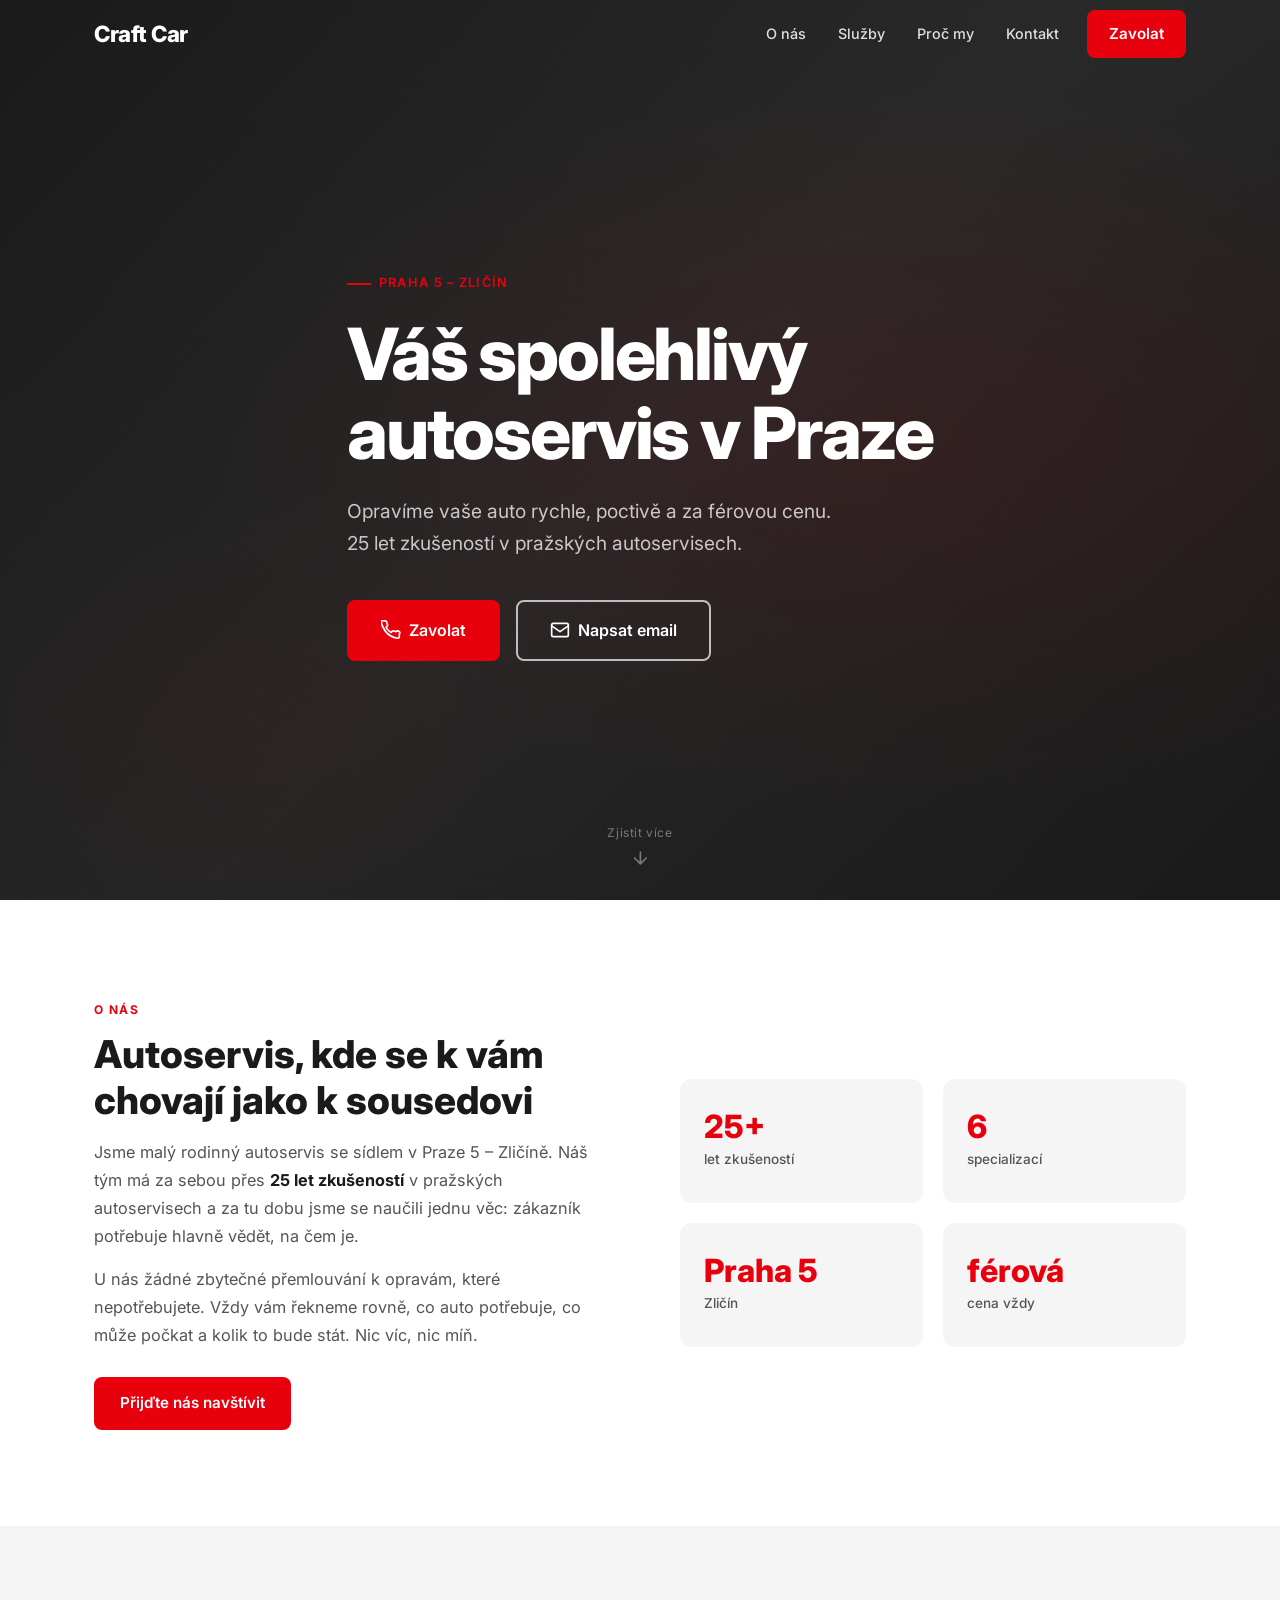
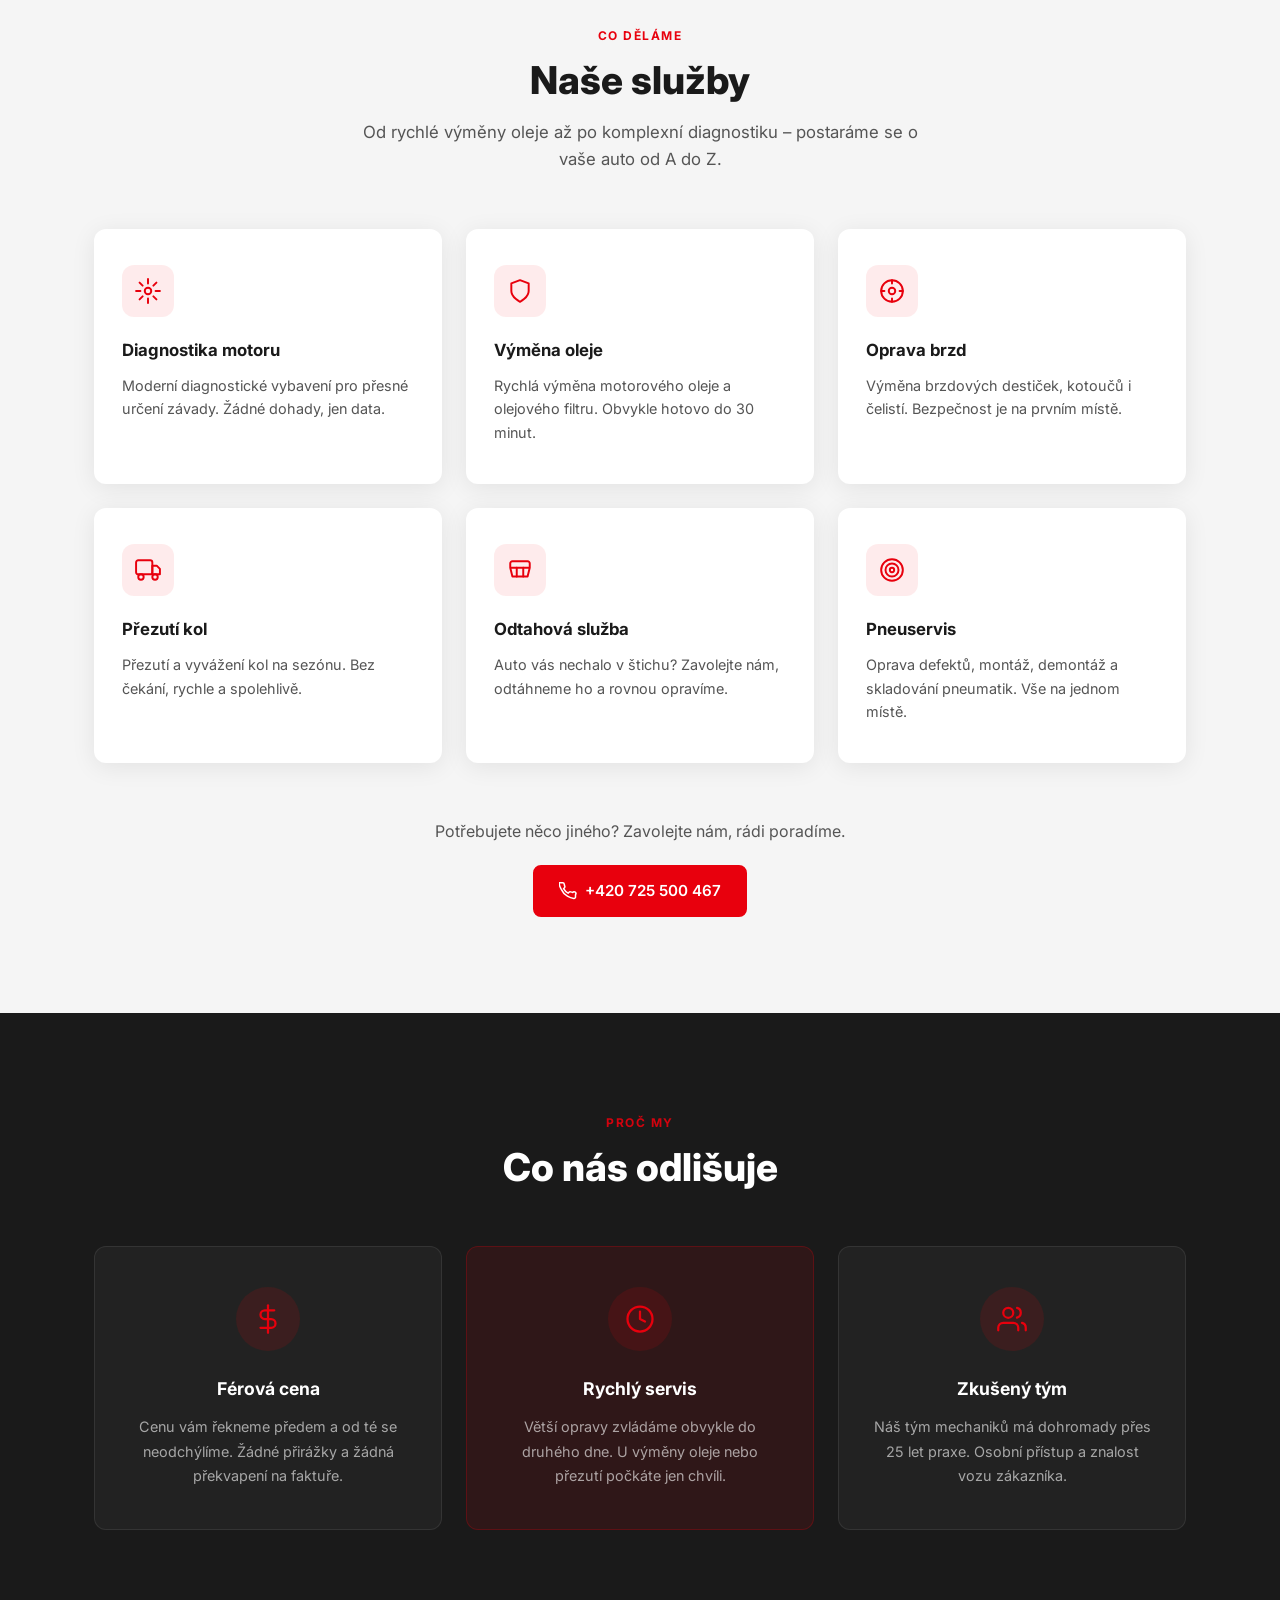
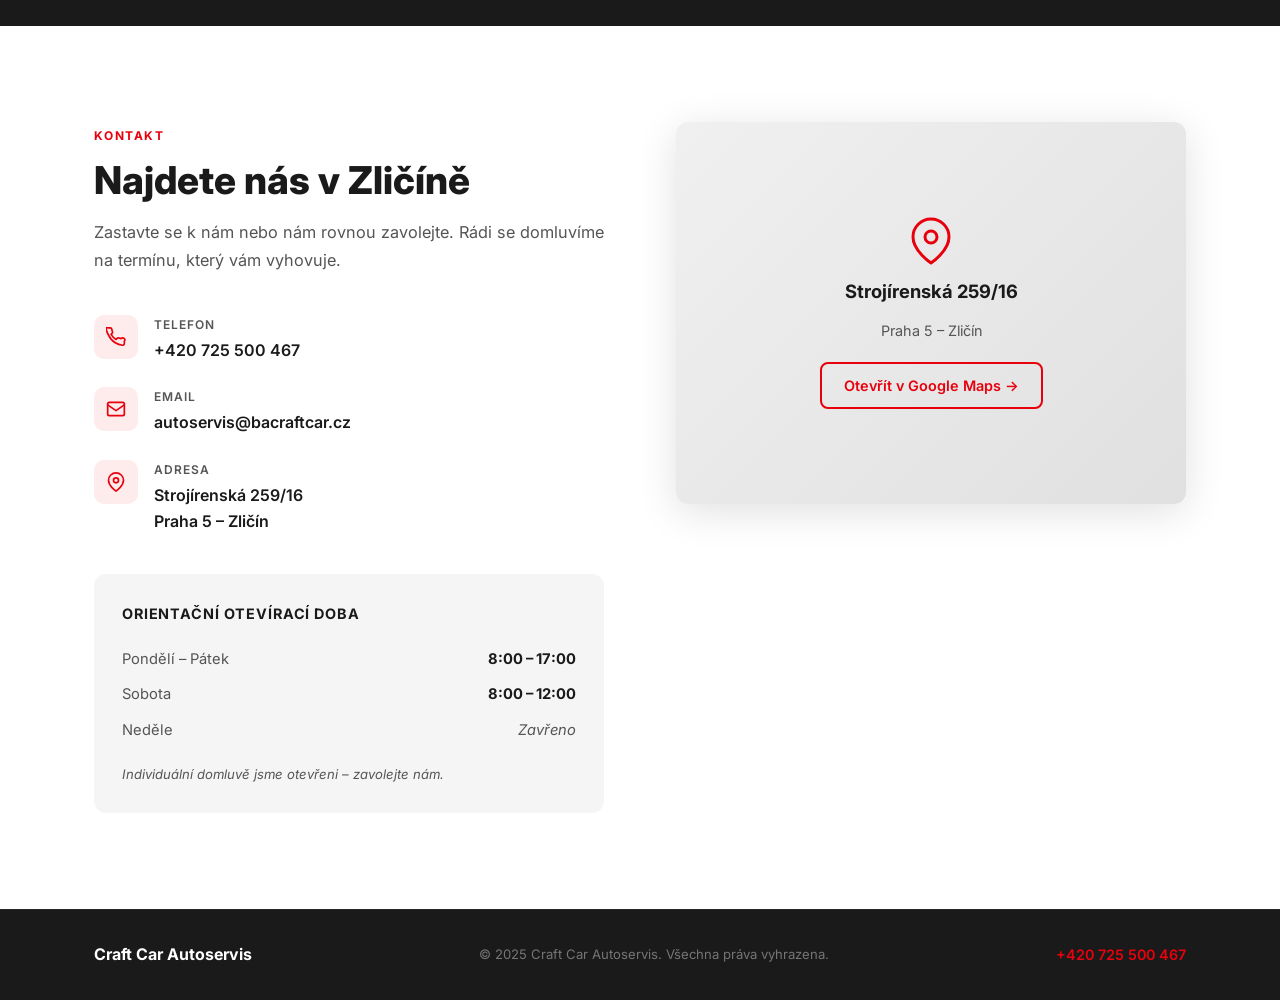
==== commit e3973643: "Revert "Initial landing page for Craft Car Autoservis" This reverts commit d46436b74b29bbb1358cd32ca" ====
--- a/index.html
+++ b/index.html
@@ -3,312 +3,284 @@
 <head>
   <meta charset="UTF-8" />
   <meta name="viewport" content="width=device-width, initial-scale=1.0" />
-  <title>Craft Car Autoservis</title>
-  <meta name="description" content="Craft Car Autoservis — profesionální péče o vaše auto. Opravy, servis, diagnostika." />
+  <meta name="description" content="Craft Car Autoservis Praha 5 – Zličín. Diagnostika, opravy, přezutí, pneuservis. 25 let zkušeností. Zavolejte +420 725 500 467." />
+  <title>Craft Car Autoservis | Praha 5 – Zličín</title>
   <link rel="stylesheet" href="assets/css/style.css" />
   <link rel="preconnect" href="https://fonts.googleapis.com" />
   <link rel="preconnect" href="https://fonts.gstatic.com" crossorigin />
-  <link href="https://fonts.googleapis.com/css2?family=Inter:wght@400;500;600;700&display=swap" rel="stylesheet" />
+  <link href="https://fonts.googleapis.com/css2?family=Inter:wght@400;500;600;700;800&display=swap" rel="stylesheet" />
 </head>
 <body>
 
-  <!-- NAV -->
-  <header class="nav" id="nav">
-    <div class="container nav__inner">
-      <a href="#" class="nav__logo">Craft<span>Car</span></a>
-      <nav class="nav__links" id="navLinks">
-        <a href="#sluzby">Služby</a>
-        <a href="#o-nas">O nás</a>
-        <a href="#proc-my">Proč my</a>
-        <a href="#kontakt">Kontakt</a>
-      </nav>
-      <a href="#kontakt" class="btn btn--primary nav__cta">Objednat se</a>
-      <button class="nav__burger" id="burger" aria-label="Menu">
+  <!-- NAVIGACE -->
+  <header class="header" id="header">
+    <nav class="nav container">
+      <a href="#hero" class="nav__logo">Craft Car</a>
+      <button class="nav__toggle" id="navToggle" aria-label="Otevřít menu">
         <span></span><span></span><span></span>
       </button>
-    </div>
+      <ul class="nav__links" id="navLinks">
+        <li><a href="#o-nas" class="nav__link">O nás</a></li>
+        <li><a href="#sluzby" class="nav__link">Služby</a></li>
+        <li><a href="#proc-my" class="nav__link">Proč my</a></li>
+        <li><a href="#kontakt" class="nav__link">Kontakt</a></li>
+        <li>
+          <a href="tel:+420725500467" class="btn btn--red nav__cta">Zavolat</a>
+        </li>
+      </ul>
+    </nav>
   </header>
 
-  <!-- HERO -->
-  <section class="hero">
-    <div class="hero__overlay"></div>
-    <div class="container hero__content">
-      <p class="hero__eyebrow">Profesionální autoservis</p>
-      <h1 class="hero__title">Vaše auto<br />v dobrých rukou</h1>
-      <p class="hero__sub">Diagnostika, opravy, údržba — vše na jednom místě.<br />Rychle, spolehlivě a za férové ceny.</p>
-      <div class="hero__actions">
-        <a href="#kontakt" class="btn btn--primary">Objednat se online</a>
-        <a href="#sluzby" class="btn btn--ghost">Naše služby</a>
-      </div>
-    </div>
-    <div class="hero__scroll" aria-hidden="true">
-      <span class="hero__scroll-line"></span>
-    </div>
-  </section>
-
-  <!-- STATS BAR -->
-  <section class="stats">
-    <div class="container stats__grid">
-      <div class="stats__item">
-        <span class="stats__number">12+</span>
-        <span class="stats__label">let zkušeností</span>
-      </div>
-      <div class="stats__item">
-        <span class="stats__number">3 800+</span>
-        <span class="stats__label">spokojených zákazníků</span>
-      </div>
-      <div class="stats__item">
-        <span class="stats__number">98 %</span>
-        <span class="stats__label">spokojenost</span>
-      </div>
-      <div class="stats__item">
-        <span class="stats__number">24 h</span>
-        <span class="stats__label">vyřízení zakázky</span>
-      </div>
-    </div>
-  </section>
-
-  <!-- SERVICES -->
-  <section class="services section" id="sluzby">
-    <div class="container">
-      <div class="section-head">
-        <p class="section-head__eyebrow">Co nabízíme</p>
-        <h2 class="section-head__title">Naše služby</h2>
-        <p class="section-head__sub">Kompletní péče o vaše vozidlo — od pravidelné údržby až po složité opravy.</p>
-      </div>
-      <div class="services__grid">
-        <div class="service-card">
-          <div class="service-card__icon">
-            <svg viewBox="0 0 24 24" fill="none" stroke="currentColor" stroke-width="1.8"><circle cx="12" cy="12" r="3"/><path d="M19.07 4.93A10 10 0 1 0 4.93 19.07"/><path d="M12 2v2M12 20v2M2 12H4M20 12h2"/></svg>
-          </div>
-          <h3>Diagnostika</h3>
-          <p>Moderní diagnostické přístroje odhalí závadu rychle a přesně. Výsledky dostanete ihned.</p>
-        </div>
-        <div class="service-card">
-          <div class="service-card__icon">
-            <svg viewBox="0 0 24 24" fill="none" stroke="currentColor" stroke-width="1.8"><path d="M14.7 6.3a1 1 0 0 0 0 1.4l1.6 1.6a1 1 0 0 0 1.4 0l3.77-3.77a6 6 0 0 1-7.94 7.94l-6.91 6.91a2.12 2.12 0 0 1-3-3l6.91-6.91a6 6 0 0 1 7.94-7.94l-3.76 3.76z"/></svg>
-          </div>
-          <h3>Opravy motoru</h3>
-          <p>Opravy všech typů motorů včetně turbodmychadel, rozvodů a hlavy válců.</p>
-        </div>
-        <div class="service-card">
-          <div class="service-card__icon">
-            <svg viewBox="0 0 24 24" fill="none" stroke="currentColor" stroke-width="1.8"><circle cx="12" cy="12" r="10"/><path d="M12 6v6l4 2"/></svg>
-          </div>
-          <h3>Pravidelný servis</h3>
-          <p>Výměna oleje, filtrů, svíček a kontrola všech kapalin dle servisního plánu výrobce.</p>
-        </div>
-        <div class="service-card">
-          <div class="service-card__icon">
-            <svg viewBox="0 0 24 24" fill="none" stroke="currentColor" stroke-width="1.8"><path d="M12 22s8-4 8-10V5l-8-3-8 3v7c0 6 8 10 8 10z"/></svg>
-          </div>
-          <h3>Brzdy & podvozek</h3>
-          <p>Výměna brzdových destiček, kotoučů, tlumičů a geometrie náprav pro bezpečnou jízdu.</p>
-        </div>
-        <div class="service-card">
-          <div class="service-card__icon">
-            <svg viewBox="0 0 24 24" fill="none" stroke="currentColor" stroke-width="1.8"><rect x="2" y="7" width="20" height="14" rx="2"/><path d="M16 7V5a2 2 0 0 0-2-2h-4a2 2 0 0 0-2 2v2"/></svg>
-          </div>
-          <h3>Klimatizace</h3>
-          <p>Plnění, čištění a dezinfekce klimatizace. Prověrka těsnosti a výměna filtrů.</p>
-        </div>
-        <div class="service-card">
-          <div class="service-card__icon">
-            <svg viewBox="0 0 24 24" fill="none" stroke="currentColor" stroke-width="1.8"><path d="M9 3H5a2 2 0 0 0-2 2v4m6-6h10a2 2 0 0 1 2 2v4M9 3v18m0 0h10a2 2 0 0 0 2-2V9M9 21H5a2 2 0 0 1-2-2V9m0 0h18"/></svg>
-          </div>
-          <h3>Pneumatiky</h3>
-          <p>Přezutí, vyvážení, opravy defektů a uskladnění pneumatik po celý rok.</p>
-        </div>
-      </div>
-    </div>
-  </section>
-
-  <!-- ABOUT -->
-  <section class="about section" id="o-nas">
-    <div class="container about__inner">
-      <div class="about__visual">
-        <div class="about__img-wrap">
-          <div class="about__img-placeholder" aria-hidden="true">
-            <svg viewBox="0 0 80 60" fill="none"><rect width="80" height="60" rx="4" fill="#596268" opacity=".15"/><path d="M10 45 L30 20 L45 35 L55 25 L70 45 Z" fill="#596268" opacity=".3"/><circle cx="20" cy="18" r="6" fill="#596268" opacity=".2"/></svg>
-          </div>
-        </div>
-        <div class="about__badge">
-          <span class="about__badge-num">12</span>
-          <span class="about__badge-text">let<br />praxe</span>
-        </div>
-      </div>
-      <div class="about__text">
-        <p class="section-head__eyebrow">O nás</p>
-        <h2>Craft Car — servis s řemeslnou pečlivostí</h2>
-        <p>Jsme rodinný autoservis s více než dvanáctiletou tradicí. Každé vozidlo bereme jako svůj vlastní projekt — pečlivě, zodpovědně a s respektem k vaší investici.</p>
-        <p>Pracujeme s osobními i užitkovými vozy všech značek. Naši mechanici pravidelně absolvují školení a používají nejnovější diagnostické vybavení.</p>
-        <ul class="about__list">
-          <li>Certifikovaní technici</li>
-          <li>Originální i kvalitní aftermarket díly</li>
-          <li>Transparentní nacenění před opravou</li>
-          <li>Záruky na provedené práce</li>
-        </ul>
-        <a href="#kontakt" class="btn btn--primary">Zjistit více</a>
-      </div>
-    </div>
-  </section>
-
-  <!-- WHY US -->
-  <section class="why section" id="proc-my">
-    <div class="container">
-      <div class="section-head section-head--light">
-        <p class="section-head__eyebrow">Proč nás vybrat</p>
-        <h2 class="section-head__title">Vaše výhody</h2>
-        <p class="section-head__sub">Servis, který si pamatujete — protože funguje.</p>
-      </div>
-      <div class="why__grid">
-        <div class="why-card">
-          <div class="why-card__num">01</div>
-          <h3>Férová cena</h3>
-          <p>Před každou opravou dostanete přesnou kalkulaci. Žádná překvapení na faktuře.</p>
-        </div>
-        <div class="why-card">
-          <div class="why-card__num">02</div>
-          <h3>Rychlé termíny</h3>
-          <p>Obvykle zvládneme termín do 48 hodin. Expresní opravy na počkání.</p>
-        </div>
-        <div class="why-card">
-          <div class="why-card__num">03</div>
-          <h3>Záruka na práci</h3>
-          <p>Na veškeré opravy poskytujeme písemnou záruku 12 měsíců nebo 20 000 km.</p>
-        </div>
-        <div class="why-card">
-          <div class="why-card__num">04</div>
-          <h3>Náhradní vozidlo</h3>
-          <p>Potřebujete auto i během opravy? Zapůjčíme vám náhradní vozidlo zdarma.</p>
-        </div>
-      </div>
-    </div>
-  </section>
-
-  <!-- TESTIMONIALS -->
-  <section class="testimonials section" id="reference">
-    <div class="container">
-      <div class="section-head">
-        <p class="section-head__eyebrow">Reference</p>
-        <h2 class="section-head__title">Co říkají zákazníci</h2>
-      </div>
-      <div class="testimonials__grid">
-        <div class="testimonial-card">
-          <div class="testimonial-card__stars" aria-label="5 hvězd">★★★★★</div>
-          <p>"Skvělý servis, přesná diagnostika a oprava provedena v dohodnutém termínu. Určitě se vrátím."</p>
-          <div class="testimonial-card__author">
-            <div class="testimonial-card__avatar">MN</div>
-            <div>
-              <strong>Martin Novák</strong>
-              <span>Škoda Octavia</span>
-            </div>
-          </div>
-        </div>
-        <div class="testimonial-card">
-          <div class="testimonial-card__stars" aria-label="5 hvězd">★★★★★</div>
-          <p>"Konečně servis, kde vám řeknou pravdu. Cena odpovídala odhadu, práce bez výhrad."</p>
-          <div class="testimonial-card__author">
-            <div class="testimonial-card__avatar">LK</div>
-            <div>
-              <strong>Lucie Kovářová</strong>
-              <span>VW Golf</span>
-            </div>
-          </div>
-        </div>
-        <div class="testimonial-card">
-          <div class="testimonial-card__stars" aria-label="5 hvězd">★★★★★</div>
-          <p>"Přezul jsem pneumatiky za půl hodiny, cena výborná. Doporučuji všem kolegům."</p>
-          <div class="testimonial-card__author">
-            <div class="testimonial-card__avatar">PH</div>
-            <div>
-              <strong>Pavel Horák</strong>
-              <span>BMW 3</span>
-            </div>
-          </div>
-        </div>
-      </div>
-    </div>
-  </section>
-
-  <!-- CONTACT -->
-  <section class="contact section" id="kontakt">
-    <div class="container contact__inner">
-      <div class="contact__info">
-        <p class="section-head__eyebrow">Kontakt</p>
-        <h2>Objednejte se k nám</h2>
-        <p>Zavolejte nebo vyplňte formulář a my se vám ozveme do 24 hodin.</p>
-        <ul class="contact__details">
-          <li>
-            <svg viewBox="0 0 24 24" fill="none" stroke="currentColor" stroke-width="1.8"><path d="M22 16.92v3a2 2 0 0 1-2.18 2 19.79 19.79 0 0 1-8.63-3.07A19.5 19.5 0 0 1 4.69 12a19.79 19.79 0 0 1-3.07-8.67A2 2 0 0 1 3.6 1.27h3a2 2 0 0 1 2 1.72c.13 1 .37 2 .72 2.95a2 2 0 0 1-.45 2.11L7.91 9.05a16 16 0 0 0 6 6l.96-.96a2 2 0 0 1 2.11-.45c.95.35 1.95.59 2.95.72A2 2 0 0 1 22 16.92z"/></svg>
-            <span>+420 777 123 456</span>
-          </li>
-          <li>
-            <svg viewBox="0 0 24 24" fill="none" stroke="currentColor" stroke-width="1.8"><path d="M4 4h16c1.1 0 2 .9 2 2v12c0 1.1-.9 2-2 2H4c-1.1 0-2-.9-2-2V6c0-1.1.9-2 2-2z"/><polyline points="22,6 12,13 2,6"/></svg>
-            <span>info@craftcar.cz</span>
-          </li>
-          <li>
-            <svg viewBox="0 0 24 24" fill="none" stroke="currentColor" stroke-width="1.8"><path d="M21 10c0 7-9 13-9 13s-9-6-9-13a9 9 0 0 1 18 0z"/><circle cx="12" cy="10" r="3"/></svg>
-            <span>Průmyslová 42, 110 00 Praha 1</span>
-          </li>
-          <li>
-            <svg viewBox="0 0 24 24" fill="none" stroke="currentColor" stroke-width="1.8"><rect x="3" y="4" width="18" height="18" rx="2" ry="2"/><line x1="16" y1="2" x2="16" y2="6"/><line x1="8" y1="2" x2="8" y2="6"/><line x1="3" y1="10" x2="21" y2="10"/></svg>
-            <span>Po–Pá 7:00–18:00 &nbsp;|&nbsp; So 8:00–12:00</span>
-          </li>
-        </ul>
-      </div>
-      <form class="contact__form" id="contactForm" novalidate>
-        <div class="form-row">
-          <div class="form-group">
-            <label for="name">Jméno a příjmení *</label>
-            <input type="text" id="name" name="name" placeholder="Jan Novák" required />
-          </div>
-          <div class="form-group">
-            <label for="phone">Telefon *</label>
-            <input type="tel" id="phone" name="phone" placeholder="+420 777 000 000" required />
-          </div>
-        </div>
-        <div class="form-group">
-          <label for="email">E-mail</label>
-          <input type="email" id="email" name="email" placeholder="jan@email.cz" />
-        </div>
-        <div class="form-group">
-          <label for="service">Typ služby</label>
-          <select id="service" name="service">
-            <option value="">Vyberte službu…</option>
-            <option>Diagnostika</option>
-            <option>Oprava motoru</option>
-            <option>Pravidelný servis</option>
-            <option>Brzdy &amp; podvozek</option>
-            <option>Klimatizace</option>
-            <option>Pneumatiky</option>
-            <option>Jiné</option>
-          </select>
-        </div>
-        <div class="form-group">
-          <label for="message">Zpráva</label>
-          <textarea id="message" name="message" rows="4" placeholder="Popište závadu nebo dotaz…"></textarea>
-        </div>
-        <button type="submit" class="btn btn--primary btn--full">Odeslat poptávku</button>
-        <p class="form-note">* Povinné pole. Odpovíme do 24 hodin.</p>
-      </form>
-    </div>
-  </section>
+  <main>
+
+    <!-- HERO -->
+    <section class="hero" id="hero">
+      <div class="hero__overlay"></div>
+      <div class="container hero__content">
+        <span class="hero__label">Praha 5 – Zličín</span>
+        <h1 class="hero__title">Váš spolehlivý<br />autoservis v Praze</h1>
+        <p class="hero__sub">Opravíme vaše auto rychle, poctivě a za férovou cenu.<br />25 let zkušeností v pražských autoservisech.</p>
+        <div class="hero__actions">
+          <a href="tel:+420725500467" class="btn btn--red btn--lg">
+            <svg width="20" height="20" viewBox="0 0 24 24" fill="none" stroke="currentColor" stroke-width="2" stroke-linecap="round" stroke-linejoin="round"><path d="M22 16.92v3a2 2 0 01-2.18 2 19.79 19.79 0 01-8.63-3.07A19.5 19.5 0 013.07 9.81a19.79 19.79 0 01-3.07-8.72A2 2 0 012 1h3a2 2 0 012 1.72c.127.96.361 1.903.7 2.81a2 2 0 01-.45 2.11L6.09 8.91a16 16 0 006 6l1.27-1.27a2 2 0 012.11-.45c.907.339 1.85.573 2.81.7A2 2 0 0122 16.92z"/></svg>
+            Zavolat
+          </a>
+          <a href="mailto:autoservis@bacraftcar.cz" class="btn btn--outline btn--lg">
+            <svg width="20" height="20" viewBox="0 0 24 24" fill="none" stroke="currentColor" stroke-width="2" stroke-linecap="round" stroke-linejoin="round"><rect x="2" y="4" width="20" height="16" rx="2"/><path d="M22 7l-10 7L2 7"/></svg>
+            Napsat email
+          </a>
+        </div>
+      </div>
+      <div class="hero__scroll-hint">
+        <span>Zjistit více</span>
+        <svg width="20" height="20" viewBox="0 0 24 24" fill="none" stroke="currentColor" stroke-width="2" stroke-linecap="round" stroke-linejoin="round"><path d="M12 5v14M5 12l7 7 7-7"/></svg>
+      </div>
+    </section>
+
+    <!-- O NÁS -->
+    <section class="about" id="o-nas">
+      <div class="container about__grid">
+        <div class="about__text">
+          <span class="section-label">O nás</span>
+          <h2 class="section-title">Autoservis, kde se k vám chovají jako k sousedovi</h2>
+          <p>Jsme malý rodinný autoservis se sídlem v Praze 5 – Zličíně. Náš tým má za sebou přes <strong>25 let zkušeností</strong> v pražských autoservisech a za tu dobu jsme se naučili jednu věc: zákazník potřebuje hlavně vědět, na čem je.</p>
+          <p>U nás žádné zbytečné přemlouvání k opravám, které nepotřebujete. Vždy vám řekneme rovně, co auto potřebuje, co může počkat a kolik to bude stát. Nic víc, nic míň.</p>
+          <a href="#kontakt" class="btn btn--red">Přijďte nás navštívit</a>
+        </div>
+        <div class="about__stats">
+          <div class="stat-card">
+            <span class="stat-card__number">25+</span>
+            <span class="stat-card__label">let zkušeností</span>
+          </div>
+          <div class="stat-card">
+            <span class="stat-card__number">6</span>
+            <span class="stat-card__label">specializací</span>
+          </div>
+          <div class="stat-card">
+            <span class="stat-card__number">Praha&nbsp;5</span>
+            <span class="stat-card__label">Zličín</span>
+          </div>
+          <div class="stat-card">
+            <span class="stat-card__number">férová</span>
+            <span class="stat-card__label">cena vždy</span>
+          </div>
+        </div>
+      </div>
+    </section>
+
+    <!-- SLUŽBY -->
+    <section class="services" id="sluzby">
+      <div class="container">
+        <div class="section-header">
+          <span class="section-label">Co děláme</span>
+          <h2 class="section-title">Naše služby</h2>
+          <p class="section-desc">Od rychlé výměny oleje až po komplexní diagnostiku – postaráme se o vaše auto od A do Z.</p>
+        </div>
+        <div class="services__grid">
+
+          <div class="service-card">
+            <div class="service-card__icon">
+              <svg viewBox="0 0 24 24" fill="none" stroke="currentColor" stroke-width="1.8" stroke-linecap="round" stroke-linejoin="round"><circle cx="12" cy="12" r="3"/><path d="M12 1v4M12 19v4M4.22 4.22l2.83 2.83M16.95 16.95l2.83 2.83M1 12h4M19 12h4M4.22 19.78l2.83-2.83M16.95 7.05l2.83-2.83"/></svg>
+            </div>
+            <h3 class="service-card__title">Diagnostika motoru</h3>
+            <p class="service-card__desc">Moderní diagnostické vybavení pro přesné určení závady. Žádné dohady, jen data.</p>
+          </div>
+
+          <div class="service-card">
+            <div class="service-card__icon">
+              <svg viewBox="0 0 24 24" fill="none" stroke="currentColor" stroke-width="1.8" stroke-linecap="round" stroke-linejoin="round"><path d="M12 22s8-4 8-10V5l-8-3-8 3v7c0 6 8 10 8 10z"/></svg>
+            </div>
+            <h3 class="service-card__title">Výměna oleje</h3>
+            <p class="service-card__desc">Rychlá výměna motorového oleje a olejového filtru. Obvykle hotovo do 30 minut.</p>
+          </div>
+
+          <div class="service-card">
+            <div class="service-card__icon">
+              <svg viewBox="0 0 24 24" fill="none" stroke="currentColor" stroke-width="1.8" stroke-linecap="round" stroke-linejoin="round"><circle cx="12" cy="12" r="10"/><circle cx="12" cy="12" r="3"/><path d="M12 2v3M12 19v3M2 12h3M19 12h3"/></svg>
+            </div>
+            <h3 class="service-card__title">Oprava brzd</h3>
+            <p class="service-card__desc">Výměna brzdových destiček, kotoučů i čelistí. Bezpečnost je na prvním místě.</p>
+          </div>
+
+          <div class="service-card">
+            <div class="service-card__icon">
+              <svg viewBox="0 0 24 24" fill="none" stroke="currentColor" stroke-width="1.8" stroke-linecap="round" stroke-linejoin="round"><rect x="1" y="3" width="15" height="13" rx="2"/><path d="M16 8h4l3 3v5h-7V8z"/><circle cx="5.5" cy="18.5" r="2.5"/><circle cx="18.5" cy="18.5" r="2.5"/></svg>
+            </div>
+            <h3 class="service-card__title">Přezutí kol</h3>
+            <p class="service-card__desc">Přezutí a vyvážení kol na sezónu. Bez čekání, rychle a spolehlivě.</p>
+          </div>
+
+          <div class="service-card">
+            <div class="service-card__icon">
+              <svg viewBox="0 0 24 24" fill="none" stroke="currentColor" stroke-width="1.8" stroke-linecap="round" stroke-linejoin="round"><path d="M21 10H3M21 10V6a2 2 0 00-2-2H5a2 2 0 00-2 2v4M21 10l-2 8H5l-2-8"/><path d="M9 10v8M15 10v8"/></svg>
+            </div>
+            <h3 class="service-card__title">Odtahová služba</h3>
+            <p class="service-card__desc">Auto vás nechalo v štichu? Zavolejte nám, odtáhneme ho a rovnou opravíme.</p>
+          </div>
+
+          <div class="service-card">
+            <div class="service-card__icon">
+              <svg viewBox="0 0 24 24" fill="none" stroke="currentColor" stroke-width="1.8" stroke-linecap="round" stroke-linejoin="round"><circle cx="12" cy="12" r="10"/><circle cx="12" cy="12" r="6"/><circle cx="12" cy="12" r="2"/></svg>
+            </div>
+            <h3 class="service-card__title">Pneuservis</h3>
+            <p class="service-card__desc">Oprava defektů, montáž, demontáž a skladování pneumatik. Vše na jednom místě.</p>
+          </div>
+
+        </div>
+        <div class="services__cta">
+          <p>Potřebujete něco jiného? Zavolejte nám, rádi poradíme.</p>
+          <a href="tel:+420725500467" class="btn btn--red">
+            <svg width="18" height="18" viewBox="0 0 24 24" fill="none" stroke="currentColor" stroke-width="2" stroke-linecap="round" stroke-linejoin="round"><path d="M22 16.92v3a2 2 0 01-2.18 2 19.79 19.79 0 01-8.63-3.07A19.5 19.5 0 013.07 9.81a19.79 19.79 0 01-3.07-8.72A2 2 0 012 1h3a2 2 0 012 1.72c.127.96.361 1.903.7 2.81a2 2 0 01-.45 2.11L6.09 8.91a16 16 0 006 6l1.27-1.27a2 2 0 012.11-.45c.907.339 1.85.573 2.81.7A2 2 0 0122 16.92z"/></svg>
+            +420 725 500 467
+          </a>
+        </div>
+      </div>
+    </section>
+
+    <!-- PROČ MY -->
+    <section class="why" id="proc-my">
+      <div class="container">
+        <div class="section-header">
+          <span class="section-label">Proč my</span>
+          <h2 class="section-title">Co nás odlišuje</h2>
+        </div>
+        <div class="why__grid">
+
+          <div class="why-card">
+            <div class="why-card__icon">
+              <svg viewBox="0 0 24 24" fill="none" stroke="currentColor" stroke-width="1.8" stroke-linecap="round" stroke-linejoin="round"><line x1="12" y1="1" x2="12" y2="23"/><path d="M17 5H9.5a3.5 3.5 0 100 7h5a3.5 3.5 0 110 7H6"/></svg>
+            </div>
+            <h3 class="why-card__title">Férová cena</h3>
+            <p class="why-card__desc">Cenu vám řekneme předem a od té se neodchýlíme. Žádné přirážky a žádná překvapení na faktuře.</p>
+          </div>
+
+          <div class="why-card why-card--accent">
+            <div class="why-card__icon">
+              <svg viewBox="0 0 24 24" fill="none" stroke="currentColor" stroke-width="1.8" stroke-linecap="round" stroke-linejoin="round"><circle cx="12" cy="12" r="10"/><polyline points="12 6 12 12 16 14"/></svg>
+            </div>
+            <h3 class="why-card__title">Rychlý servis</h3>
+            <p class="why-card__desc">Větší opravy zvládáme obvykle do druhého dne. U výměny oleje nebo přezutí počkáte jen chvíli.</p>
+          </div>
+
+          <div class="why-card">
+            <div class="why-card__icon">
+              <svg viewBox="0 0 24 24" fill="none" stroke="currentColor" stroke-width="1.8" stroke-linecap="round" stroke-linejoin="round"><path d="M17 21v-2a4 4 0 00-4-4H5a4 4 0 00-4 4v2"/><circle cx="9" cy="7" r="4"/><path d="M23 21v-2a4 4 0 00-3-3.87M16 3.13a4 4 0 010 7.75"/></svg>
+            </div>
+            <h3 class="why-card__title">Zkušený tým</h3>
+            <p class="why-card__desc">Náš tým mechaniků má dohromady přes 25 let praxe. Osobní přístup a znalost vozu zákazníka.</p>
+          </div>
+
+        </div>
+      </div>
+    </section>
+
+    <!-- KONTAKT -->
+    <section class="contact" id="kontakt">
+      <div class="container contact__grid">
+
+        <div class="contact__info">
+          <span class="section-label">Kontakt</span>
+          <h2 class="section-title">Najdete nás v Zličíně</h2>
+          <p class="contact__intro">Zastavte se k nám nebo nám rovnou zavolejte. Rádi se domluvíme na termínu, který vám vyhovuje.</p>
+
+          <ul class="contact__list">
+            <li class="contact__item">
+              <div class="contact__item-icon">
+                <svg viewBox="0 0 24 24" fill="none" stroke="currentColor" stroke-width="2" stroke-linecap="round" stroke-linejoin="round"><path d="M22 16.92v3a2 2 0 01-2.18 2 19.79 19.79 0 01-8.63-3.07A19.5 19.5 0 013.07 9.81a19.79 19.79 0 01-3.07-8.72A2 2 0 012 1h3a2 2 0 012 1.72c.127.96.361 1.903.7 2.81a2 2 0 01-.45 2.11L6.09 8.91a16 16 0 006 6l1.27-1.27a2 2 0 012.11-.45c.907.339 1.85.573 2.81.7A2 2 0 0122 16.92z"/></svg>
+              </div>
+              <div>
+                <span class="contact__item-label">Telefon</span>
+                <a href="tel:+420725500467" class="contact__item-value contact__item-value--link">+420 725 500 467</a>
+              </div>
+            </li>
+            <li class="contact__item">
+              <div class="contact__item-icon">
+                <svg viewBox="0 0 24 24" fill="none" stroke="currentColor" stroke-width="2" stroke-linecap="round" stroke-linejoin="round"><rect x="2" y="4" width="20" height="16" rx="2"/><path d="M22 7l-10 7L2 7"/></svg>
+              </div>
+              <div>
+                <span class="contact__item-label">Email</span>
+                <a href="mailto:autoservis@bacraftcar.cz" class="contact__item-value contact__item-value--link">autoservis@bacraftcar.cz</a>
+              </div>
+            </li>
+            <li class="contact__item">
+              <div class="contact__item-icon">
+                <svg viewBox="0 0 24 24" fill="none" stroke="currentColor" stroke-width="2" stroke-linecap="round" stroke-linejoin="round"><path d="M21 10c0 7-9 13-9 13S3 17 3 10a9 9 0 0118 0z"/><circle cx="12" cy="10" r="3"/></svg>
+              </div>
+              <div>
+                <span class="contact__item-label">Adresa</span>
+                <a href="https://maps.google.com/?q=Strojírenská+259/16,+Praha+5+Zličín" target="_blank" rel="noopener noreferrer" class="contact__item-value contact__item-value--link">
+                  Strojírenská 259/16<br />Praha 5 – Zličín
+                </a>
+              </div>
+            </li>
+          </ul>
+
+          <div class="opening-hours">
+            <h3 class="opening-hours__title">Orientační otevírací doba</h3>
+            <table class="opening-hours__table">
+              <tbody>
+                <tr>
+                  <td>Pondělí – Pátek</td>
+                  <td><strong>8:00 – 17:00</strong></td>
+                </tr>
+                <tr>
+                  <td>Sobota</td>
+                  <td><strong>8:00 – 12:00</strong></td>
+                </tr>
+                <tr>
+                  <td>Neděle</td>
+                  <td class="closed">Zavřeno</td>
+                </tr>
+              </tbody>
+            </table>
+            <p class="opening-hours__note">Individuální domluvě jsme otevřeni – zavolejte nám.</p>
+          </div>
+        </div>
+
+        <div class="contact__map">
+          <a href="https://maps.google.com/?q=Strojírenská+259/16,+Praha+5+Zličín" target="_blank" rel="noopener noreferrer" class="map-placeholder" aria-label="Otevřít v Google Maps">
+            <div class="map-placeholder__inner">
+              <svg width="48" height="48" viewBox="0 0 24 24" fill="none" stroke="#E8000D" stroke-width="1.5" stroke-linecap="round" stroke-linejoin="round"><path d="M21 10c0 7-9 13-9 13S3 17 3 10a9 9 0 0118 0z"/><circle cx="12" cy="10" r="3"/></svg>
+              <span class="map-placeholder__title">Strojírenská 259/16</span>
+              <span class="map-placeholder__sub">Praha 5 – Zličín</span>
+              <span class="map-placeholder__cta">Otevřít v Google Maps →</span>
+            </div>
+          </a>
+        </div>
+
+      </div>
+    </section>
+
+  </main>
 
   <!-- FOOTER -->
   <footer class="footer">
     <div class="container footer__inner">
-      <a href="#" class="nav__logo">Craft<span>Car</span></a>
-      <p class="footer__copy">&copy; 2026 Craft Car Autoservis. Všechna práva vyhrazena.</p>
-      <nav class="footer__links">
-        <a href="#sluzby">Služby</a>
-        <a href="#o-nas">O nás</a>
-        <a href="#kontakt">Kontakt</a>
-      </nav>
+      <span class="footer__logo">Craft Car Autoservis</span>
+      <p class="footer__copy">&copy; 2025 Craft Car Autoservis. Všechna práva vyhrazena.</p>
+      <a href="tel:+420725500467" class="footer__phone">+420 725 500 467</a>
     </div>
   </footer>
-
-  <a href="#" class="back-top" id="backTop" aria-label="Zpět nahoru">&#8593;</a>
 
   <script src="assets/js/main.js"></script>
 </body>
--- a/assets/css/style.css
+++ b/assets/css/style.css
@@ -1,188 +1,233 @@
-/* =========================================================
-   Craft Car Autoservis — stylesheet
-   Colors: primary #596268 | gray #555555 | dark #1a1a1a | white #fff
-   ========================================================= */
-
-*, *::before, *::after { box-sizing: border-box; margin: 0; padding: 0; }
+/* ===========================
+   RESET & BASE
+   =========================== */
+*, *::before, *::after {
+  box-sizing: border-box;
+  margin: 0;
+  padding: 0;
+}
 
 :root {
-  --primary:  #596268;
-  --primary-d:#404b50;
-  --gray:     #555555;
-  --dark:     #1a1a1a;
-  --light:    #f4f5f5;
-  --white:    #ffffff;
-  --border:   #d9dcdd;
-  --radius:   6px;
-  --transition: .25s ease;
-  --shadow:   0 4px 24px rgba(0,0,0,.10);
-}
-
-html { scroll-behavior: smooth; }
+  --red: #E8000D;
+  --red-dark: #c0000b;
+  --grey: #555555;
+  --grey-light: #f5f5f5;
+  --grey-mid: #e0e0e0;
+  --dark: #1a1a1a;
+  --white: #ffffff;
+  --font: 'Inter', system-ui, -apple-system, sans-serif;
+  --radius: 12px;
+  --shadow: 0 4px 24px rgba(0,0,0,0.08);
+  --shadow-md: 0 8px 40px rgba(0,0,0,0.12);
+  --transition: 0.2s ease;
+  --nav-height: 68px;
+}
+
+html {
+  scroll-behavior: smooth;
+}
 
 body {
-  font-family: 'Inter', system-ui, sans-serif;
-  font-size: 16px;
-  line-height: 1.65;
+  font-family: var(--font);
   color: var(--dark);
   background: var(--white);
-}
-
-img { display: block; max-width: 100%; }
+  line-height: 1.6;
+  -webkit-font-smoothing: antialiased;
+}
+
+img { max-width: 100%; display: block; }
+
 a { text-decoration: none; color: inherit; }
+
 ul { list-style: none; }
 
-/* ---- CONTAINER ---- */
+/* ===========================
+   UTILITIES
+   =========================== */
 .container {
-  width: 100%;
   max-width: 1140px;
   margin: 0 auto;
   padding: 0 24px;
 }
 
-/* ---- BUTTONS ---- */
+.section-label {
+  display: inline-block;
+  font-size: 0.75rem;
+  font-weight: 700;
+  letter-spacing: 0.12em;
+  text-transform: uppercase;
+  color: var(--red);
+  margin-bottom: 12px;
+}
+
+.section-title {
+  font-size: clamp(1.6rem, 4vw, 2.4rem);
+  font-weight: 800;
+  color: var(--dark);
+  line-height: 1.2;
+  margin-bottom: 16px;
+}
+
+.section-desc {
+  font-size: 1.05rem;
+  color: var(--grey);
+  max-width: 560px;
+  margin: 0 auto;
+}
+
+.section-header {
+  text-align: center;
+  margin-bottom: 56px;
+}
+
+/* ===========================
+   BUTTONS
+   =========================== */
 .btn {
   display: inline-flex;
   align-items: center;
-  justify-content: center;
   gap: 8px;
-  padding: 13px 28px;
-  border-radius: var(--radius);
-  font-size: .95rem;
+  padding: 12px 24px;
+  border-radius: 8px;
+  font-family: var(--font);
+  font-size: 0.95rem;
   font-weight: 600;
   cursor: pointer;
-  border: 2px solid transparent;
-  transition: background var(--transition), color var(--transition), border-color var(--transition), transform var(--transition);
+  transition: background var(--transition), color var(--transition), transform var(--transition), box-shadow var(--transition);
   white-space: nowrap;
 }
-.btn:active { transform: scale(.97); }
-
-.btn--primary {
-  background: var(--primary);
+
+.btn--red {
+  background: var(--red);
   color: var(--white);
-  border-color: var(--primary);
-}
-.btn--primary:hover { background: var(--primary-d); border-color: var(--primary-d); }
-
-.btn--ghost {
+  border: 2px solid var(--red);
+}
+
+.btn--red:hover {
+  background: var(--red-dark);
+  border-color: var(--red-dark);
+  transform: translateY(-1px);
+  box-shadow: 0 6px 20px rgba(232,0,13,0.3);
+}
+
+.btn--outline {
   background: transparent;
   color: var(--white);
-  border-color: rgba(255,255,255,.55);
-}
-.btn--ghost:hover { background: rgba(255,255,255,.12); border-color: var(--white); }
-
-.btn--full { width: 100%; }
-
-/* ---- SECTION SHARED ---- */
-.section { padding: 96px 0; }
-
-.section-head { text-align: center; margin-bottom: 56px; }
-.section-head--light .section-head__title,
-.section-head--light .section-head__sub { color: var(--white); }
-.section-head--light .section-head__eyebrow { color: rgba(255,255,255,.7); }
-
-.section-head__eyebrow {
-  font-size: .78rem;
-  font-weight: 600;
-  letter-spacing: .12em;
-  text-transform: uppercase;
-  color: var(--primary);
-  margin-bottom: 10px;
-}
-
-.section-head__title {
-  font-size: clamp(1.75rem, 3vw, 2.4rem);
-  font-weight: 700;
-  line-height: 1.25;
-  color: var(--dark);
-  margin-bottom: 16px;
-}
-
-.section-head__sub {
-  font-size: 1.05rem;
-  color: var(--gray);
-  max-width: 540px;
-  margin: 0 auto;
-}
-
-/* =========================================================
-   NAV
-   ========================================================= */
+  border: 2px solid rgba(255,255,255,0.7);
+}
+
+.btn--outline:hover {
+  background: rgba(255,255,255,0.1);
+  border-color: var(--white);
+}
+
+.btn--lg {
+  padding: 16px 32px;
+  font-size: 1rem;
+}
+
+/* ===========================
+   NAVIGATION
+   =========================== */
+.header {
+  position: fixed;
+  top: 0;
+  left: 0;
+  width: 100%;
+  z-index: 100;
+  background: transparent;
+  transition: background 0.3s ease, box-shadow 0.3s ease;
+}
+
+.header.scrolled {
+  background: var(--dark);
+  box-shadow: 0 2px 16px rgba(0,0,0,0.2);
+}
+
 .nav {
-  position: fixed;
-  top: 0; left: 0; right: 0;
-  z-index: 100;
-  padding: 0;
-  background: transparent;
-  transition: background var(--transition), box-shadow var(--transition), padding var(--transition);
-}
-.nav.scrolled {
-  background: var(--dark);
-  box-shadow: 0 2px 20px rgba(0,0,0,.35);
-}
-
-.nav__inner {
-  display: flex;
-  align-items: center;
-  gap: 32px;
-  height: 70px;
+  display: flex;
+  align-items: center;
+  height: var(--nav-height);
+  gap: 40px;
 }
 
 .nav__logo {
-  font-size: 1.3rem;
-  font-weight: 700;
+  font-size: 1.4rem;
+  font-weight: 800;
   color: var(--white);
-  letter-spacing: -.01em;
+  letter-spacing: -0.02em;
   flex-shrink: 0;
 }
-.nav__logo span { color: var(--primary); }
 
 .nav__links {
   display: flex;
-  gap: 28px;
+  align-items: center;
+  gap: 8px;
   margin-left: auto;
 }
-.nav__links a {
-  color: rgba(255,255,255,.82);
-  font-size: .9rem;
+
+.nav__link {
+  font-size: 0.9rem;
   font-weight: 500;
-  transition: color var(--transition);
-}
-.nav__links a:hover { color: var(--white); }
-
-.nav__cta { margin-left: 12px; padding: 10px 22px; }
-
-.nav__burger {
+  color: rgba(255,255,255,0.85);
+  padding: 8px 12px;
+  border-radius: 6px;
+  transition: color var(--transition), background var(--transition);
+}
+
+.nav__link:hover {
+  color: var(--white);
+  background: rgba(255,255,255,0.08);
+}
+
+.nav__cta {
+  margin-left: 8px;
+  padding: 10px 20px;
+}
+
+.nav__toggle {
   display: none;
   flex-direction: column;
+  justify-content: center;
   gap: 5px;
   background: none;
   border: none;
   cursor: pointer;
+  padding: 8px;
   margin-left: auto;
-  padding: 4px;
-}
-.nav__burger span {
+}
+
+.nav__toggle span {
   display: block;
   width: 24px;
   height: 2px;
   background: var(--white);
   border-radius: 2px;
-  transition: transform var(--transition), opacity var(--transition);
-}
-.nav__burger.open span:nth-child(1) { transform: translateY(7px) rotate(45deg); }
-.nav__burger.open span:nth-child(2) { opacity: 0; }
-.nav__burger.open span:nth-child(3) { transform: translateY(-7px) rotate(-45deg); }
-
-/* =========================================================
+  transition: transform 0.3s ease, opacity 0.3s ease;
+}
+
+.nav__toggle.active span:nth-child(1) {
+  transform: translateY(7px) rotate(45deg);
+}
+
+.nav__toggle.active span:nth-child(2) {
+  opacity: 0;
+}
+
+.nav__toggle.active span:nth-child(3) {
+  transform: translateY(-7px) rotate(-45deg);
+}
+
+/* ===========================
    HERO
-   ========================================================= */
+   =========================== */
 .hero {
   position: relative;
   min-height: 100svh;
   display: flex;
-  align-items: center;
-  background: linear-gradient(135deg, var(--dark) 0%, #2c3538 60%, var(--primary) 100%);
+  flex-direction: column;
+  justify-content: center;
+  background: linear-gradient(135deg, #1a1a1a 0%, #2d2d2d 50%, #1a1a1a 100%);
   overflow: hidden;
 }
 
@@ -190,412 +235,494 @@
   content: '';
   position: absolute;
   inset: 0;
-  background-image:
-    radial-gradient(ellipse 60% 50% at 80% 50%, rgba(89,98,104,.35) 0%, transparent 70%);
+  background:
+    radial-gradient(ellipse 80% 60% at 70% 50%, rgba(232,0,13,0.12) 0%, transparent 70%),
+    radial-gradient(ellipse 40% 40% at 20% 80%, rgba(232,0,13,0.06) 0%, transparent 60%);
+  pointer-events: none;
 }
 
 .hero__overlay {
   position: absolute;
   inset: 0;
-  background: repeating-linear-gradient(
-    -45deg,
-    transparent,
-    transparent 40px,
-    rgba(255,255,255,.015) 40px,
-    rgba(255,255,255,.015) 41px
-  );
+  background: linear-gradient(180deg, rgba(26,26,26,0.2) 0%, rgba(26,26,26,0.4) 100%);
+  pointer-events: none;
 }
 
 .hero__content {
   position: relative;
   z-index: 1;
-  max-width: 680px;
-  padding-top: 80px;
+  padding-top: calc(var(--nav-height) + 40px);
   padding-bottom: 80px;
 }
 
-.hero__eyebrow {
-  font-size: .78rem;
+.hero__label {
+  display: inline-flex;
+  align-items: center;
+  gap: 8px;
+  font-size: 0.8rem;
   font-weight: 600;
-  letter-spacing: .14em;
+  letter-spacing: 0.1em;
   text-transform: uppercase;
-  color: var(--primary);
+  color: var(--red);
   margin-bottom: 20px;
-  display: flex;
-  align-items: center;
-  gap: 10px;
-}
-.hero__eyebrow::before {
+}
+
+.hero__label::before {
   content: '';
   display: block;
-  width: 32px;
+  width: 24px;
   height: 2px;
-  background: var(--primary);
+  background: var(--red);
 }
 
 .hero__title {
-  font-size: clamp(2.6rem, 6vw, 4.2rem);
-  font-weight: 700;
-  line-height: 1.12;
+  font-size: clamp(2.4rem, 7vw, 4.5rem);
+  font-weight: 800;
   color: var(--white);
+  line-height: 1.1;
+  letter-spacing: -0.03em;
   margin-bottom: 24px;
-  letter-spacing: -.02em;
 }
 
 .hero__sub {
-  font-size: 1.1rem;
-  color: rgba(255,255,255,.72);
-  line-height: 1.7;
+  font-size: clamp(1rem, 2.5vw, 1.2rem);
+  color: rgba(255,255,255,0.75);
+  max-width: 520px;
+  line-height: 1.65;
   margin-bottom: 40px;
 }
 
-.hero__actions { display: flex; gap: 16px; flex-wrap: wrap; }
-
-.hero__scroll {
+.hero__actions {
+  display: flex;
+  flex-wrap: wrap;
+  gap: 16px;
+  align-items: center;
+}
+
+.hero__scroll-hint {
   position: absolute;
-  bottom: 36px;
+  bottom: 32px;
   left: 50%;
   transform: translateX(-50%);
   display: flex;
   flex-direction: column;
   align-items: center;
-}
-.hero__scroll-line {
-  width: 1px;
-  height: 50px;
-  background: linear-gradient(to bottom, rgba(255,255,255,.5), transparent);
-  animation: scrollLine 2s ease-in-out infinite;
-}
-@keyframes scrollLine {
-  0%   { transform: scaleY(0); transform-origin: top; }
-  50%  { transform: scaleY(1); transform-origin: top; }
-  51%  { transform: scaleY(1); transform-origin: bottom; }
-  100% { transform: scaleY(0); transform-origin: bottom; }
-}
-
-/* =========================================================
-   STATS BAR
-   ========================================================= */
-.stats {
-  background: var(--primary);
-  padding: 40px 0;
-}
-
-.stats__grid {
+  gap: 6px;
+  color: rgba(255,255,255,0.4);
+  font-size: 0.75rem;
+  letter-spacing: 0.05em;
+  animation: bounce 2s ease-in-out infinite;
+}
+
+@keyframes bounce {
+  0%, 100% { transform: translateX(-50%) translateY(0); }
+  50% { transform: translateX(-50%) translateY(6px); }
+}
+
+/* ===========================
+   ABOUT
+   =========================== */
+.about {
+  padding: 96px 0;
+  background: var(--white);
+}
+
+.about__grid {
   display: grid;
-  grid-template-columns: repeat(4, 1fr);
-  gap: 0;
-  text-align: center;
-}
-
-.stats__item {
-  padding: 16px 24px;
-  border-right: 1px solid rgba(255,255,255,.2);
-}
-.stats__item:last-child { border-right: none; }
-
-.stats__number {
-  display: block;
-  font-size: 2.2rem;
+  grid-template-columns: 1fr 1fr;
+  gap: 80px;
+  align-items: center;
+}
+
+.about__text p {
+  color: var(--grey);
+  margin-bottom: 16px;
+  font-size: 1.02rem;
+  line-height: 1.7;
+}
+
+.about__text p strong {
+  color: var(--dark);
   font-weight: 700;
-  color: var(--white);
+}
+
+.about__text .btn {
+  margin-top: 12px;
+}
+
+.about__stats {
+  display: grid;
+  grid-template-columns: 1fr 1fr;
+  gap: 20px;
+}
+
+.stat-card {
+  background: var(--grey-light);
+  border-radius: var(--radius);
+  padding: 32px 24px;
+  display: flex;
+  flex-direction: column;
+  gap: 6px;
+  transition: transform var(--transition), box-shadow var(--transition);
+}
+
+.stat-card:hover {
+  transform: translateY(-2px);
+  box-shadow: var(--shadow);
+}
+
+.stat-card__number {
+  font-size: 2rem;
+  font-weight: 800;
+  color: var(--red);
   line-height: 1;
-  margin-bottom: 6px;
-}
-
-.stats__label {
-  font-size: .82rem;
-  color: rgba(255,255,255,.75);
+}
+
+.stat-card__label {
+  font-size: 0.85rem;
+  color: var(--grey);
   font-weight: 500;
-  letter-spacing: .04em;
-}
-
-/* =========================================================
+}
+
+/* ===========================
    SERVICES
-   ========================================================= */
-.services { background: var(--white); }
+   =========================== */
+.services {
+  padding: 96px 0;
+  background: var(--grey-light);
+}
 
 .services__grid {
   display: grid;
   grid-template-columns: repeat(3, 1fr);
   gap: 24px;
+  margin-bottom: 56px;
 }
 
 .service-card {
+  background: var(--white);
+  border-radius: var(--radius);
   padding: 36px 28px;
-  border: 1px solid var(--border);
-  border-radius: 10px;
-  transition: border-color var(--transition), box-shadow var(--transition), transform var(--transition);
-  cursor: default;
-}
+  box-shadow: var(--shadow);
+  transition: transform var(--transition), box-shadow var(--transition);
+  border-bottom: 3px solid transparent;
+}
+
 .service-card:hover {
-  border-color: var(--primary);
-  box-shadow: var(--shadow);
   transform: translateY(-4px);
+  box-shadow: var(--shadow-md);
+  border-bottom-color: var(--red);
 }
 
 .service-card__icon {
-  width: 48px;
-  height: 48px;
-  color: var(--primary);
+  width: 52px;
+  height: 52px;
+  background: rgba(232,0,13,0.08);
+  border-radius: 12px;
+  display: flex;
+  align-items: center;
+  justify-content: center;
   margin-bottom: 20px;
-}
-.service-card__icon svg { width: 100%; height: 100%; }
-
-.service-card h3 {
+  transition: background var(--transition);
+}
+
+.service-card:hover .service-card__icon {
+  background: rgba(232,0,13,0.14);
+}
+
+.service-card__icon svg {
+  width: 26px;
+  height: 26px;
+  stroke: var(--red);
+}
+
+.service-card__title {
   font-size: 1.05rem;
   font-weight: 700;
+  margin-bottom: 10px;
   color: var(--dark);
-  margin-bottom: 10px;
-}
-.service-card p { font-size: .9rem; color: var(--gray); }
-
-/* =========================================================
-   ABOUT
-   ========================================================= */
-.about { background: var(--light); }
-
-.about__inner {
+}
+
+.service-card__desc {
+  font-size: 0.9rem;
+  color: var(--grey);
+  line-height: 1.65;
+}
+
+.services__cta {
+  text-align: center;
+  display: flex;
+  flex-direction: column;
+  align-items: center;
+  gap: 20px;
+}
+
+.services__cta p {
+  color: var(--grey);
+  font-size: 1rem;
+}
+
+/* ===========================
+   WHY US
+   =========================== */
+.why {
+  padding: 96px 0;
+  background: var(--dark);
+}
+
+.why .section-label {
+  color: rgba(232,0,13,0.9);
+}
+
+.why .section-title {
+  color: var(--white);
+}
+
+.why__grid {
+  display: grid;
+  grid-template-columns: repeat(3, 1fr);
+  gap: 24px;
+}
+
+.why-card {
+  background: rgba(255,255,255,0.04);
+  border: 1px solid rgba(255,255,255,0.08);
+  border-radius: var(--radius);
+  padding: 40px 32px;
+  text-align: center;
+  transition: background var(--transition), border-color var(--transition), transform var(--transition);
+}
+
+.why-card:hover {
+  background: rgba(255,255,255,0.07);
+  border-color: rgba(255,255,255,0.15);
+  transform: translateY(-3px);
+}
+
+.why-card--accent {
+  background: rgba(232,0,13,0.1);
+  border-color: rgba(232,0,13,0.25);
+}
+
+.why-card--accent:hover {
+  background: rgba(232,0,13,0.15);
+  border-color: rgba(232,0,13,0.4);
+}
+
+.why-card__icon {
+  width: 64px;
+  height: 64px;
+  background: rgba(232,0,13,0.12);
+  border-radius: 50%;
+  display: flex;
+  align-items: center;
+  justify-content: center;
+  margin: 0 auto 24px;
+}
+
+.why-card__icon svg {
+  width: 30px;
+  height: 30px;
+  stroke: var(--red);
+}
+
+.why-card__title {
+  font-size: 1.1rem;
+  font-weight: 700;
+  color: var(--white);
+  margin-bottom: 12px;
+}
+
+.why-card__desc {
+  font-size: 0.9rem;
+  color: rgba(255,255,255,0.6);
+  line-height: 1.7;
+}
+
+/* ===========================
+   CONTACT
+   =========================== */
+.contact {
+  padding: 96px 0;
+  background: var(--white);
+}
+
+.contact__grid {
   display: grid;
   grid-template-columns: 1fr 1fr;
   gap: 72px;
-  align-items: center;
-}
-
-.about__visual { position: relative; }
-
-.about__img-wrap {
-  border-radius: 12px;
+  align-items: start;
+}
+
+.contact__intro {
+  color: var(--grey);
+  font-size: 1.02rem;
+  line-height: 1.7;
+  margin-bottom: 40px;
+}
+
+.contact__list {
+  display: flex;
+  flex-direction: column;
+  gap: 24px;
+  margin-bottom: 40px;
+}
+
+.contact__item {
+  display: flex;
+  align-items: flex-start;
+  gap: 16px;
+}
+
+.contact__item-icon {
+  width: 44px;
+  height: 44px;
+  background: rgba(232,0,13,0.08);
+  border-radius: 10px;
+  display: flex;
+  align-items: center;
+  justify-content: center;
+  flex-shrink: 0;
+}
+
+.contact__item-icon svg {
+  width: 20px;
+  height: 20px;
+  stroke: var(--red);
+}
+
+.contact__item-label {
+  display: block;
+  font-size: 0.75rem;
+  font-weight: 600;
+  letter-spacing: 0.08em;
+  text-transform: uppercase;
+  color: var(--grey);
+  margin-bottom: 4px;
+}
+
+.contact__item-value {
+  font-size: 1rem;
+  font-weight: 600;
+  color: var(--dark);
+  line-height: 1.5;
+}
+
+.contact__item-value--link {
+  transition: color var(--transition);
+}
+
+.contact__item-value--link:hover {
+  color: var(--red);
+}
+
+/* Opening hours */
+.opening-hours {
+  background: var(--grey-light);
+  border-radius: var(--radius);
+  padding: 28px;
+}
+
+.opening-hours__title {
+  font-size: 0.9rem;
+  font-weight: 700;
+  text-transform: uppercase;
+  letter-spacing: 0.06em;
+  color: var(--dark);
+  margin-bottom: 16px;
+}
+
+.opening-hours__table {
+  width: 100%;
+  border-collapse: collapse;
+  font-size: 0.92rem;
+}
+
+.opening-hours__table td {
+  padding: 6px 0;
+  color: var(--grey);
+}
+
+.opening-hours__table td:last-child {
+  text-align: right;
+  color: var(--dark);
+}
+
+.opening-hours__table td.closed {
+  color: var(--grey);
+  font-style: italic;
+}
+
+.opening-hours__note {
+  margin-top: 16px;
+  font-size: 0.82rem;
+  color: var(--grey);
+  font-style: italic;
+}
+
+/* Map placeholder */
+.map-placeholder {
+  display: block;
+  border-radius: var(--radius);
   overflow: hidden;
+  box-shadow: var(--shadow-md);
+  background: linear-gradient(135deg, #f0f0f0, #e0e0e0);
   aspect-ratio: 4/3;
-  background: var(--border);
-}
-
-.about__img-placeholder {
-  width: 100%;
+  position: sticky;
+  top: calc(var(--nav-height) + 24px);
+  transition: box-shadow var(--transition), transform var(--transition);
+}
+
+.map-placeholder:hover {
+  box-shadow: 0 12px 48px rgba(0,0,0,0.18);
+  transform: translateY(-2px);
+}
+
+.map-placeholder__inner {
   height: 100%;
   display: flex;
+  flex-direction: column;
   align-items: center;
   justify-content: center;
-  background: linear-gradient(135deg, #dde0e1 0%, #c8cccd 100%);
-}
-.about__img-placeholder svg { width: 80%; opacity: .7; }
-
-.about__badge {
-  position: absolute;
-  bottom: -20px;
-  right: -20px;
-  width: 90px;
-  height: 90px;
-  background: var(--primary);
-  border-radius: 50%;
-  display: flex;
-  flex-direction: column;
-  align-items: center;
-  justify-content: center;
-  color: var(--white);
-  box-shadow: var(--shadow);
-}
-.about__badge-num { font-size: 1.6rem; font-weight: 700; line-height: 1; }
-.about__badge-text { font-size: .55rem; font-weight: 600; text-align: center; line-height: 1.3; letter-spacing: .04em; text-transform: uppercase; }
-
-.about__text .section-head__eyebrow { text-align: left; }
-.about__text h2 {
-  font-size: clamp(1.6rem, 2.5vw, 2.1rem);
+  gap: 12px;
+  padding: 40px;
+  text-align: center;
+}
+
+.map-placeholder__title {
+  font-size: 1.15rem;
   font-weight: 700;
   color: var(--dark);
-  margin: 12px 0 20px;
-  line-height: 1.25;
-}
-.about__text p { color: var(--gray); margin-bottom: 16px; }
-
-.about__list {
-  margin: 20px 0 32px;
-  display: flex;
-  flex-direction: column;
-  gap: 10px;
-}
-.about__list li {
-  display: flex;
-  align-items: center;
-  gap: 10px;
-  font-size: .9rem;
-  color: var(--dark);
-  font-weight: 500;
-}
-.about__list li::before {
-  content: '';
-  display: block;
-  width: 18px;
-  height: 18px;
-  flex-shrink: 0;
-  background: var(--primary);
-  border-radius: 50%;
-  background-image: url("data:image/svg+xml,%3Csvg xmlns='http://www.w3.org/2000/svg' viewBox='0 0 12 12' fill='none' stroke='white' stroke-width='2'%3E%3Cpolyline points='2,6 5,9 10,3'/%3E%3C/svg%3E");
-  background-repeat: no-repeat;
-  background-size: 70%;
-  background-position: center;
-}
-
-/* =========================================================
-   WHY US
-   ========================================================= */
-.why { background: var(--dark); }
-.why .section-head__eyebrow { color: rgba(255,255,255,.6); }
-
-.why__grid {
-  display: grid;
-  grid-template-columns: repeat(4, 1fr);
-  gap: 24px;
-}
-
-.why-card {
-  padding: 32px 24px;
-  border: 1px solid rgba(255,255,255,.1);
-  border-radius: 10px;
-  transition: border-color var(--transition), background var(--transition);
-}
-.why-card:hover {
-  border-color: var(--primary);
-  background: rgba(89,98,104,.1);
-}
-
-.why-card__num {
-  font-size: .75rem;
-  font-weight: 700;
-  letter-spacing: .1em;
-  color: var(--primary);
-  margin-bottom: 16px;
-}
-.why-card h3 { font-size: 1rem; font-weight: 700; color: var(--white); margin-bottom: 10px; }
-.why-card p { font-size: .88rem; color: rgba(255,255,255,.58); line-height: 1.65; }
-
-/* =========================================================
-   TESTIMONIALS
-   ========================================================= */
-.testimonials { background: var(--light); }
-
-.testimonials__grid {
-  display: grid;
-  grid-template-columns: repeat(3, 1fr);
-  gap: 24px;
-}
-
-.testimonial-card {
-  background: var(--white);
-  border: 1px solid var(--border);
-  border-radius: 10px;
-  padding: 32px 28px;
-  display: flex;
-  flex-direction: column;
-  gap: 16px;
-  transition: box-shadow var(--transition), transform var(--transition);
-}
-.testimonial-card:hover { box-shadow: var(--shadow); transform: translateY(-3px); }
-
-.testimonial-card__stars { color: #f0a500; font-size: 1rem; letter-spacing: 2px; }
-
-.testimonial-card p { color: var(--gray); font-size: .92rem; line-height: 1.7; flex: 1; }
-
-.testimonial-card__author {
-  display: flex;
-  align-items: center;
-  gap: 12px;
-  margin-top: auto;
-}
-.testimonial-card__avatar {
-  width: 40px;
-  height: 40px;
-  border-radius: 50%;
-  background: var(--primary);
+}
+
+.map-placeholder__sub {
+  font-size: 0.9rem;
+  color: var(--grey);
+}
+
+.map-placeholder__cta {
+  margin-top: 8px;
+  font-size: 0.9rem;
+  font-weight: 600;
+  color: var(--red);
+  border: 2px solid var(--red);
+  padding: 10px 22px;
+  border-radius: 8px;
+  transition: background var(--transition), color var(--transition);
+}
+
+.map-placeholder:hover .map-placeholder__cta {
+  background: var(--red);
   color: var(--white);
-  font-size: .75rem;
-  font-weight: 700;
-  display: flex;
-  align-items: center;
-  justify-content: center;
-  flex-shrink: 0;
-}
-.testimonial-card__author strong { display: block; font-size: .9rem; color: var(--dark); }
-.testimonial-card__author span  { font-size: .78rem; color: var(--gray); }
-
-/* =========================================================
-   CONTACT
-   ========================================================= */
-.contact { background: var(--white); }
-
-.contact__inner {
-  display: grid;
-  grid-template-columns: 1fr 1.4fr;
-  gap: 72px;
-  align-items: start;
-}
-
-.contact__info .section-head__eyebrow { text-align: left; }
-.contact__info h2 {
-  font-size: clamp(1.6rem, 2.5vw, 2.1rem);
-  font-weight: 700;
-  color: var(--dark);
-  margin: 12px 0 16px;
-}
-.contact__info > p { color: var(--gray); margin-bottom: 32px; }
-
-.contact__details { display: flex; flex-direction: column; gap: 18px; }
-.contact__details li {
-  display: flex;
-  align-items: center;
-  gap: 14px;
-  font-size: .9rem;
-  color: var(--dark);
-  font-weight: 500;
-}
-.contact__details li svg {
-  width: 20px;
-  height: 20px;
-  flex-shrink: 0;
-  color: var(--primary);
-}
-
-/* FORM */
-.contact__form { display: flex; flex-direction: column; gap: 18px; }
-
-.form-row { display: grid; grid-template-columns: 1fr 1fr; gap: 18px; }
-
-.form-group { display: flex; flex-direction: column; gap: 6px; }
-.form-group label { font-size: .82rem; font-weight: 600; color: var(--dark); }
-
-.form-group input,
-.form-group select,
-.form-group textarea {
-  padding: 12px 14px;
-  border: 1.5px solid var(--border);
-  border-radius: var(--radius);
-  font-family: inherit;
-  font-size: .9rem;
-  color: var(--dark);
-  background: var(--white);
-  transition: border-color var(--transition), box-shadow var(--transition);
-  outline: none;
-  resize: vertical;
-}
-.form-group input:focus,
-.form-group select:focus,
-.form-group textarea:focus {
-  border-color: var(--primary);
-  box-shadow: 0 0 0 3px rgba(89,98,104,.15);
-}
-.form-group input::placeholder,
-.form-group textarea::placeholder { color: #aaa; }
-
-.form-note { font-size: .78rem; color: #999; text-align: center; }
-
-/* =========================================================
+}
+
+/* ===========================
    FOOTER
-   ========================================================= */
+   =========================== */
 .footer {
   background: var(--dark);
   padding: 32px 0;
-  border-top: 1px solid rgba(255,255,255,.08);
+  border-top: 1px solid rgba(255,255,255,0.06);
 }
 
 .footer__inner {
@@ -606,91 +733,139 @@
   flex-wrap: wrap;
 }
 
-.footer__copy { font-size: .82rem; color: rgba(255,255,255,.45); }
-
-.footer__links {
-  display: flex;
-  gap: 20px;
-}
-.footer__links a {
-  font-size: .82rem;
-  color: rgba(255,255,255,.45);
+.footer__logo {
+  font-size: 1rem;
+  font-weight: 700;
+  color: var(--white);
+}
+
+.footer__copy {
+  font-size: 0.82rem;
+  color: rgba(255,255,255,0.4);
+}
+
+.footer__phone {
+  font-size: 0.9rem;
+  font-weight: 600;
+  color: var(--red);
   transition: color var(--transition);
 }
-.footer__links a:hover { color: var(--white); }
-
-/* =========================================================
-   BACK TO TOP
-   ========================================================= */
-.back-top {
-  position: fixed;
-  bottom: 28px;
-  right: 28px;
-  width: 44px;
-  height: 44px;
-  background: var(--primary);
-  color: var(--white);
-  border-radius: 50%;
-  display: flex;
-  align-items: center;
-  justify-content: center;
-  font-size: 1.2rem;
-  box-shadow: 0 4px 16px rgba(0,0,0,.2);
-  opacity: 0;
-  pointer-events: none;
-  transition: opacity var(--transition), transform var(--transition);
-  z-index: 99;
-}
-.back-top.visible { opacity: 1; pointer-events: auto; }
-.back-top:hover { transform: translateY(-3px); }
-
-/* =========================================================
+
+.footer__phone:hover {
+  color: #ff2a35;
+}
+
+/* ===========================
    RESPONSIVE
-   ========================================================= */
+   =========================== */
 @media (max-width: 1024px) {
-  .why__grid { grid-template-columns: repeat(2, 1fr); }
-  .about__inner { gap: 48px; }
-}
-
-@media (max-width: 860px) {
-  .services__grid       { grid-template-columns: repeat(2, 1fr); }
-  .testimonials__grid   { grid-template-columns: repeat(2, 1fr); }
-  .about__inner         { grid-template-columns: 1fr; }
-  .contact__inner       { grid-template-columns: 1fr; gap: 48px; }
-  .stats__grid          { grid-template-columns: repeat(2, 1fr); }
-  .stats__item:nth-child(2) { border-right: none; }
-  .stats__item:nth-child(3) { border-right: 1px solid rgba(255,255,255,.2); }
-  .stats__item          { border-top: 1px solid rgba(255,255,255,.2); }
-  .stats__item:nth-child(1),
-  .stats__item:nth-child(2) { border-top: none; }
-}
-
-@media (max-width: 640px) {
-  .section { padding: 64px 0; }
-  .nav__links, .nav__cta { display: none; }
-  .nav__burger { display: flex; }
+  .services__grid {
+    grid-template-columns: repeat(2, 1fr);
+  }
+}
+
+@media (max-width: 900px) {
+  .about__grid {
+    grid-template-columns: 1fr;
+    gap: 48px;
+  }
+
+  .about__stats {
+    grid-template-columns: repeat(4, 1fr);
+  }
+
+  .contact__grid {
+    grid-template-columns: 1fr;
+    gap: 48px;
+  }
+
+  .map-placeholder {
+    position: static;
+    aspect-ratio: 16/9;
+  }
+
+  .why__grid {
+    grid-template-columns: 1fr;
+    max-width: 480px;
+    margin: 0 auto;
+  }
+}
+
+@media (max-width: 768px) {
+  .nav__toggle {
+    display: flex;
+  }
+
+  .nav__links {
+    position: fixed;
+    top: var(--nav-height);
+    left: 0;
+    width: 100%;
+    background: var(--dark);
+    flex-direction: column;
+    align-items: stretch;
+    padding: 16px;
+    gap: 4px;
+    transform: translateY(-110%);
+    opacity: 0;
+    transition: transform 0.3s ease, opacity 0.3s ease;
+    border-top: 1px solid rgba(255,255,255,0.08);
+  }
 
   .nav__links.open {
-    display: flex;
+    transform: translateY(0);
+    opacity: 1;
+  }
+
+  .nav__link {
+    padding: 12px 16px;
+    font-size: 1rem;
+  }
+
+  .nav__cta {
+    margin-left: 0;
+    margin-top: 8px;
+    justify-content: center;
+    padding: 14px 20px;
+  }
+
+  .about__stats {
+    grid-template-columns: repeat(2, 1fr);
+  }
+
+  .services__grid {
+    grid-template-columns: 1fr;
+  }
+
+  .hero__actions {
     flex-direction: column;
-    position: fixed;
-    top: 70px; left: 0; right: 0;
-    background: var(--dark);
-    padding: 24px;
-    gap: 20px;
-    box-shadow: 0 8px 32px rgba(0,0,0,.3);
-  }
-  .nav__links.open ~ .nav__cta { display: none; }
-
-  .services__grid     { grid-template-columns: 1fr; }
-  .testimonials__grid { grid-template-columns: 1fr; }
-  .why__grid          { grid-template-columns: 1fr; }
-  .stats__grid        { grid-template-columns: 1fr; }
-  .stats__item        { border-right: none; border-top: 1px solid rgba(255,255,255,.15); }
-  .stats__item:first-child { border-top: none; }
-  .form-row           { grid-template-columns: 1fr; }
-  .about__badge       { bottom: 10px; right: 10px; width: 72px; height: 72px; }
-  .footer__inner      { flex-direction: column; text-align: center; }
-  .footer__links      { justify-content: center; }
-  .hero__title        { font-size: clamp(2rem, 8vw, 3rem); }
-}
+    align-items: flex-start;
+  }
+
+  .footer__inner {
+    flex-direction: column;
+    text-align: center;
+  }
+}
+
+@media (max-width: 480px) {
+  .container {
+    padding: 0 16px;
+  }
+
+  .about, .services, .why, .contact {
+    padding: 72px 0;
+  }
+
+  .about__stats {
+    grid-template-columns: 1fr 1fr;
+  }
+
+  .stat-card {
+    padding: 24px 18px;
+  }
+
+  .stat-card__number {
+    font-size: 1.6rem;
+  }
+}
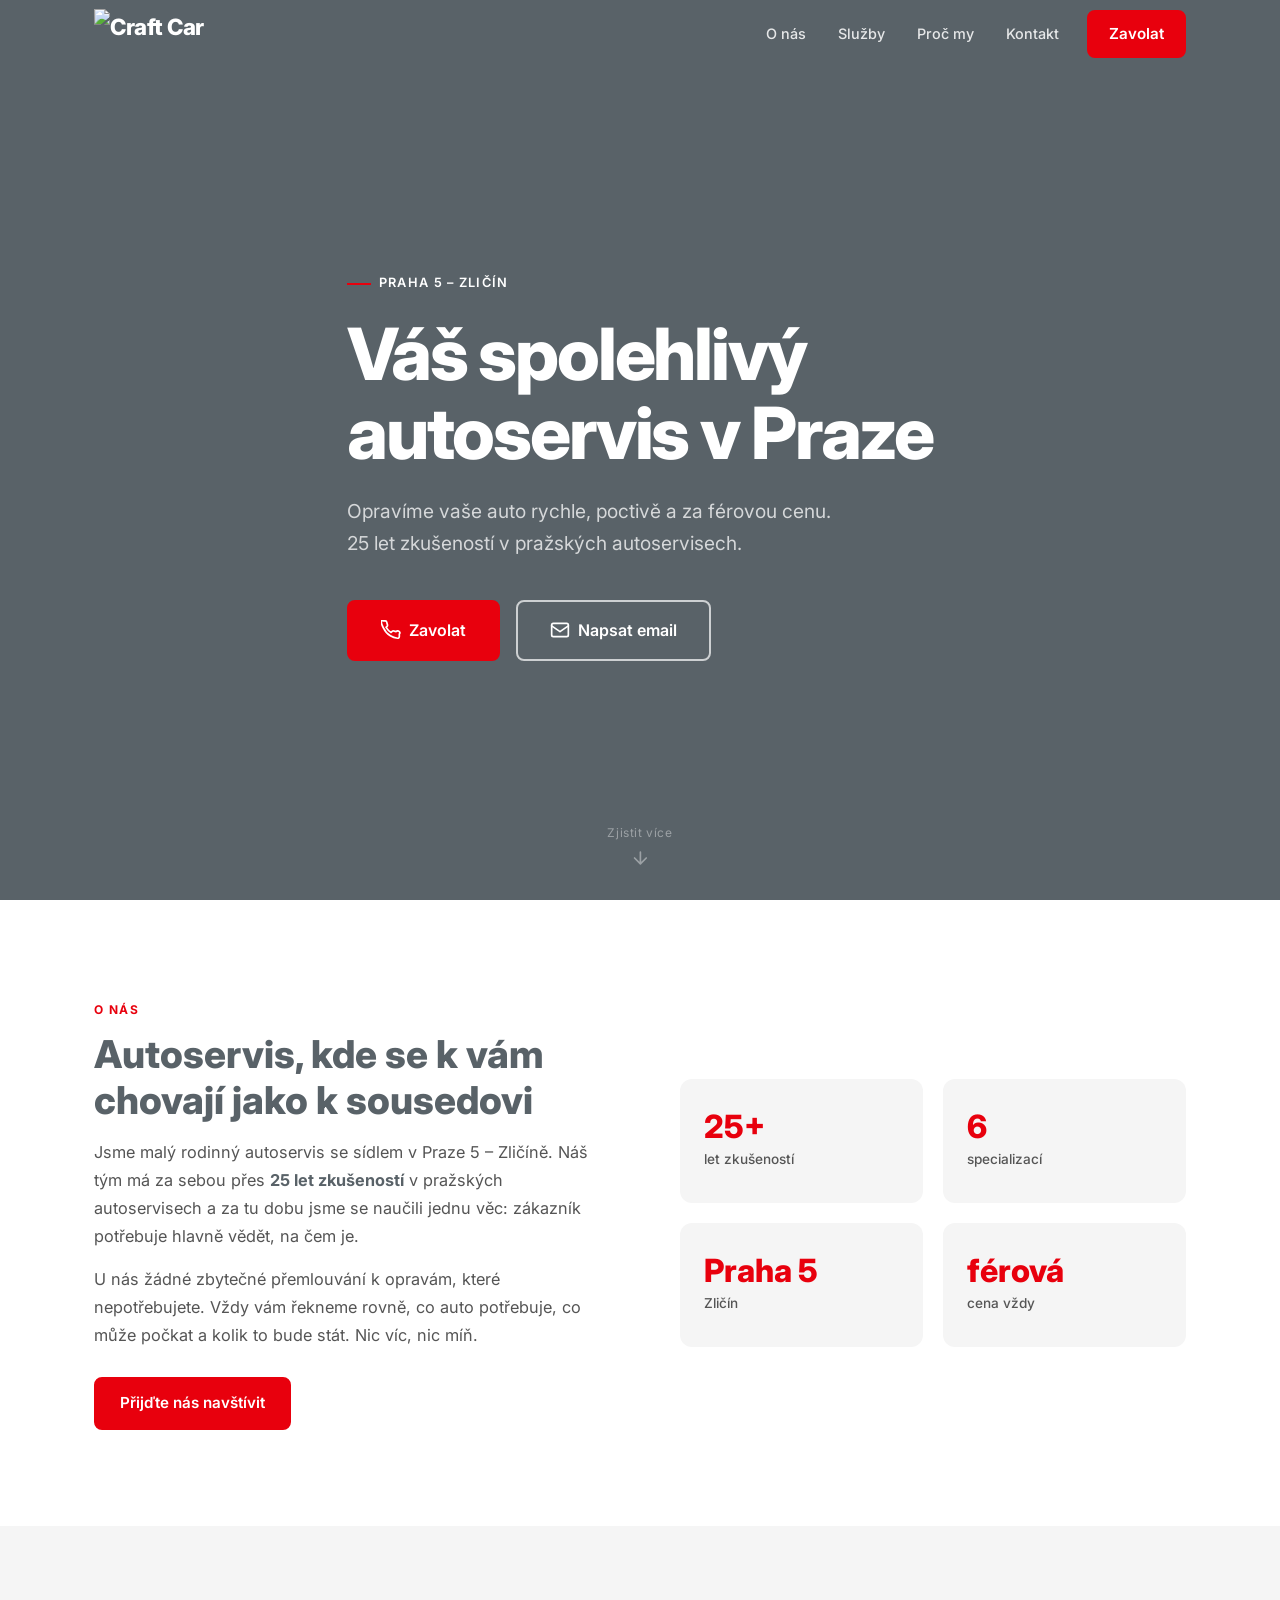
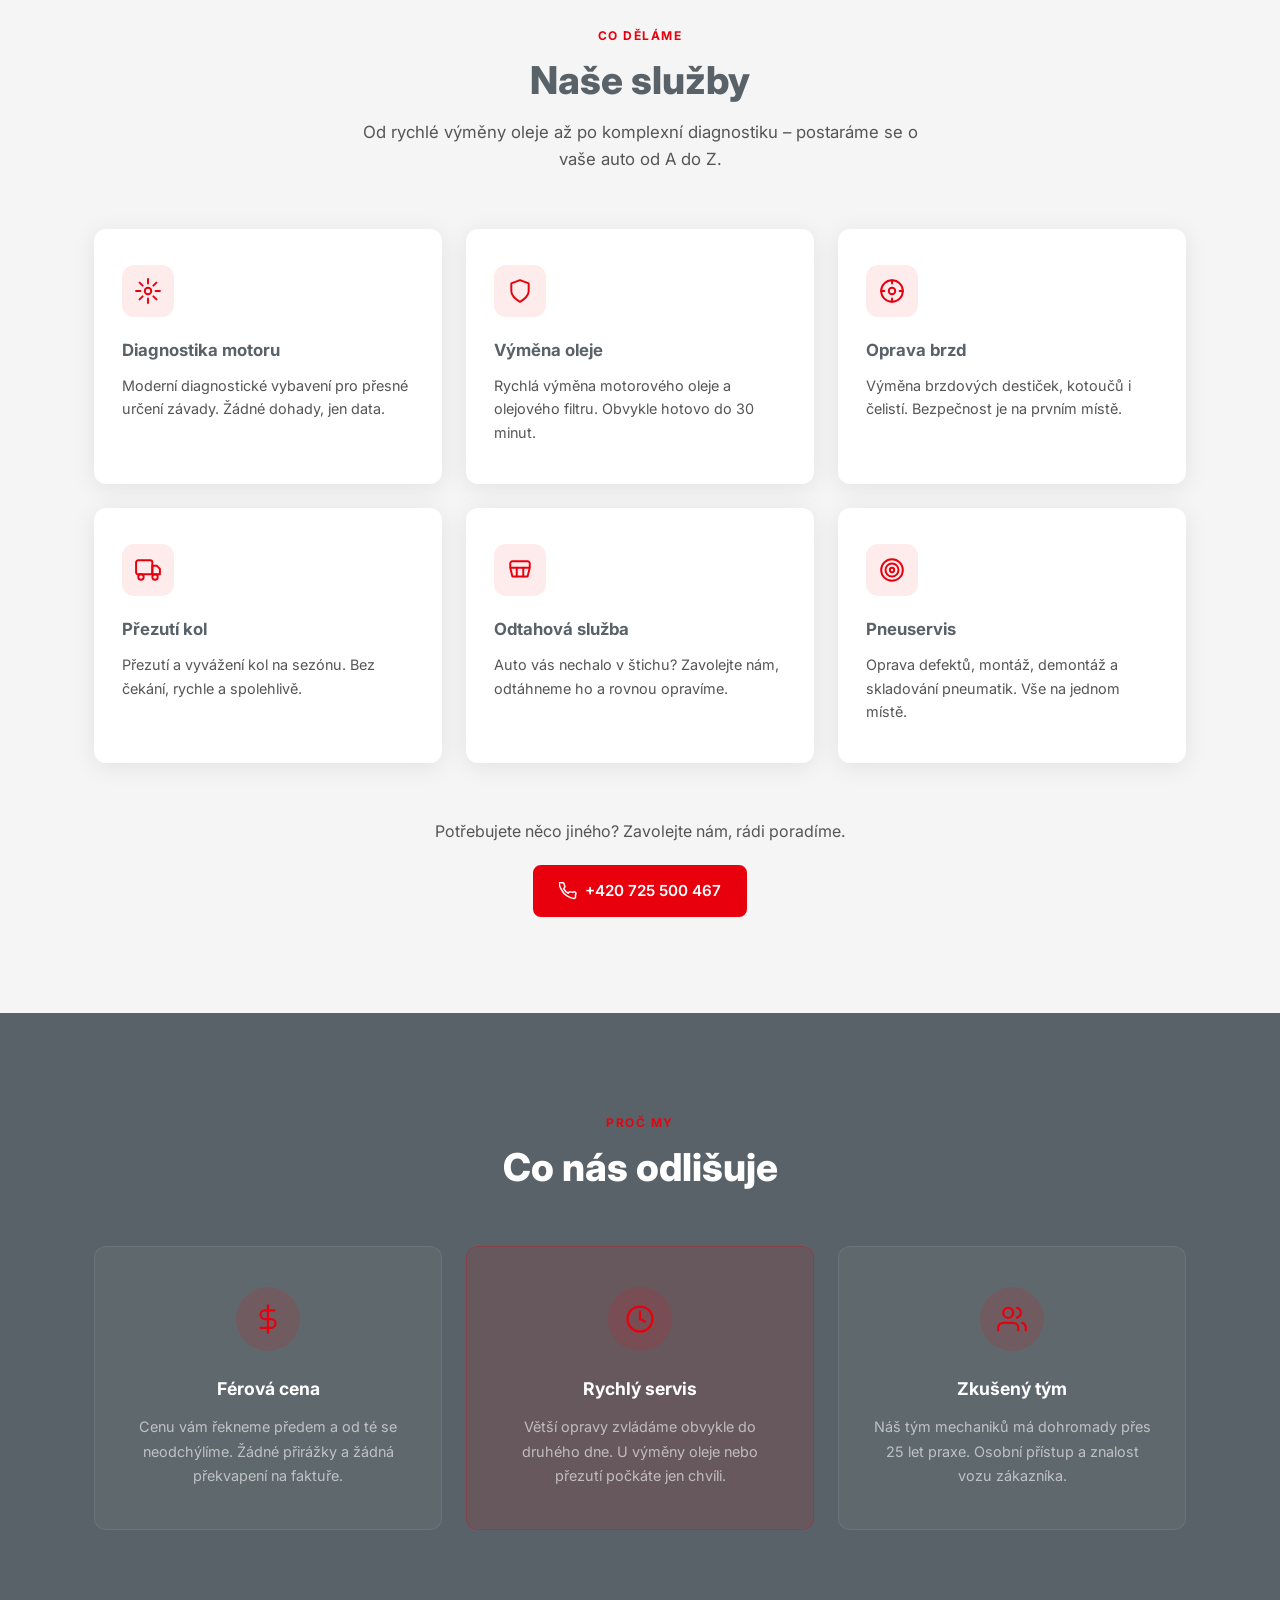
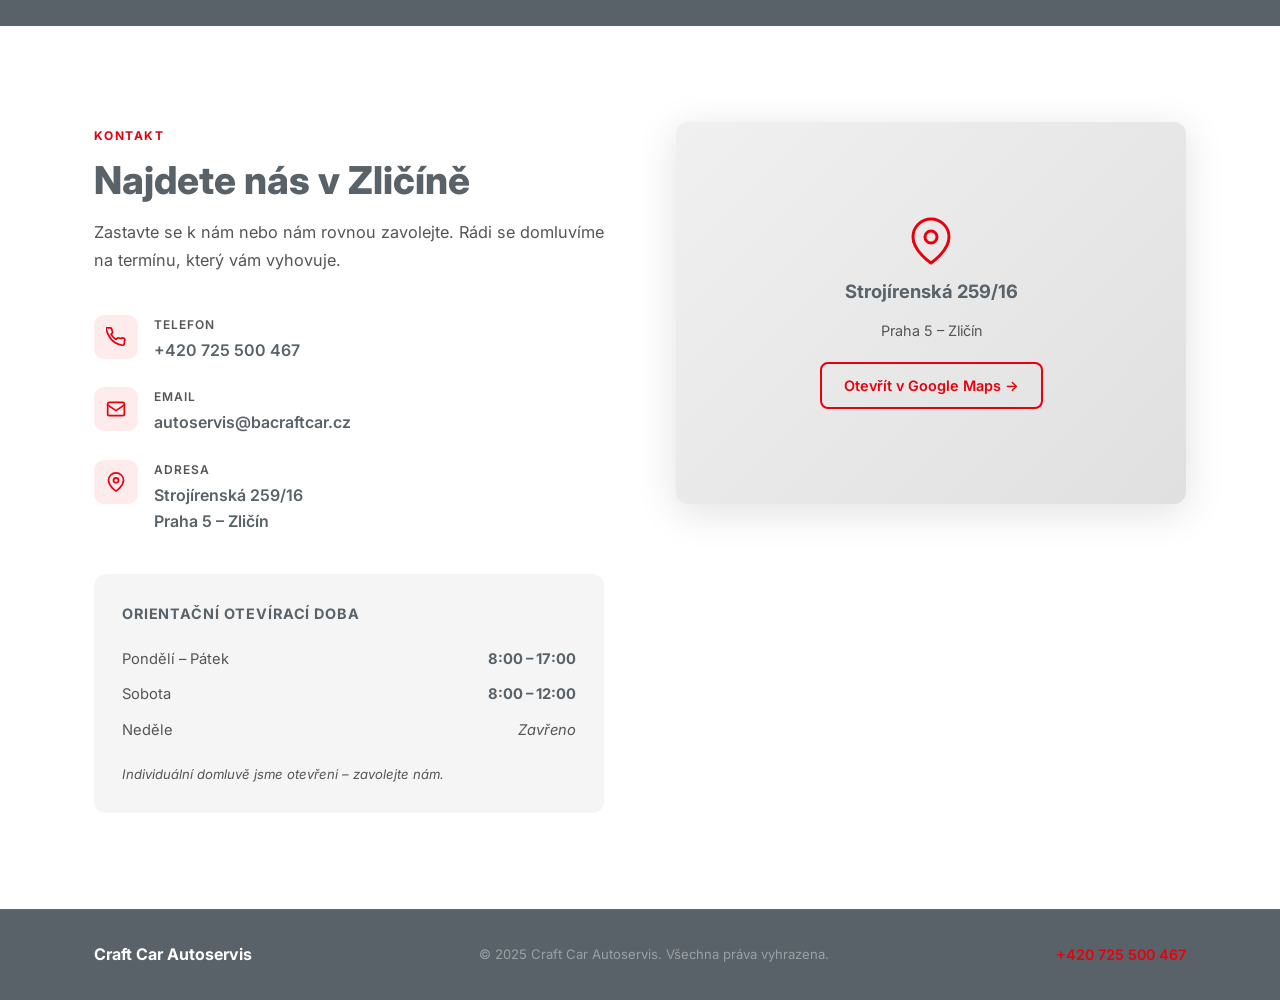
==== commit 7fffda3d: "Replace nav text logo with logo.png image Co-Authored-By: Claude Sonnet 4.6 <noreply@anthropic.com>" ====
--- a/index.html
+++ b/index.html
@@ -15,7 +15,7 @@
   <!-- NAVIGACE -->
   <header class="header" id="header">
     <nav class="nav container">
-      <a href="#hero" class="nav__logo">Craft Car</a>
+      <a href="#hero" class="nav__logo"><img src="assets/img/logo.png" alt="Craft Car" height="50" style="width:auto;"></a>
       <button class="nav__toggle" id="navToggle" aria-label="Otevřít menu">
         <span></span><span></span><span></span>
       </button>
--- a/assets/css/style.css
+++ b/assets/css/style.css
@@ -13,7 +13,7 @@
   --grey: #555555;
   --grey-light: #f5f5f5;
   --grey-mid: #e0e0e0;
-  --dark: #1a1a1a;
+  --dark: #596268;
   --white: #ffffff;
   --font: 'Inter', system-ui, -apple-system, sans-serif;
   --radius: 12px;
@@ -227,25 +227,12 @@
   display: flex;
   flex-direction: column;
   justify-content: center;
-  background: linear-gradient(135deg, #1a1a1a 0%, #2d2d2d 50%, #1a1a1a 100%);
+  background: #596268;
   overflow: hidden;
 }
 
-.hero::before {
-  content: '';
-  position: absolute;
-  inset: 0;
-  background:
-    radial-gradient(ellipse 80% 60% at 70% 50%, rgba(232,0,13,0.12) 0%, transparent 70%),
-    radial-gradient(ellipse 40% 40% at 20% 80%, rgba(232,0,13,0.06) 0%, transparent 60%);
-  pointer-events: none;
-}
-
 .hero__overlay {
-  position: absolute;
-  inset: 0;
-  background: linear-gradient(180deg, rgba(26,26,26,0.2) 0%, rgba(26,26,26,0.4) 100%);
-  pointer-events: none;
+  display: none;
 }
 
 .hero__content {
@@ -263,7 +250,7 @@
   font-weight: 600;
   letter-spacing: 0.1em;
   text-transform: uppercase;
-  color: var(--red);
+  color: var(--white);
   margin-bottom: 20px;
 }
 
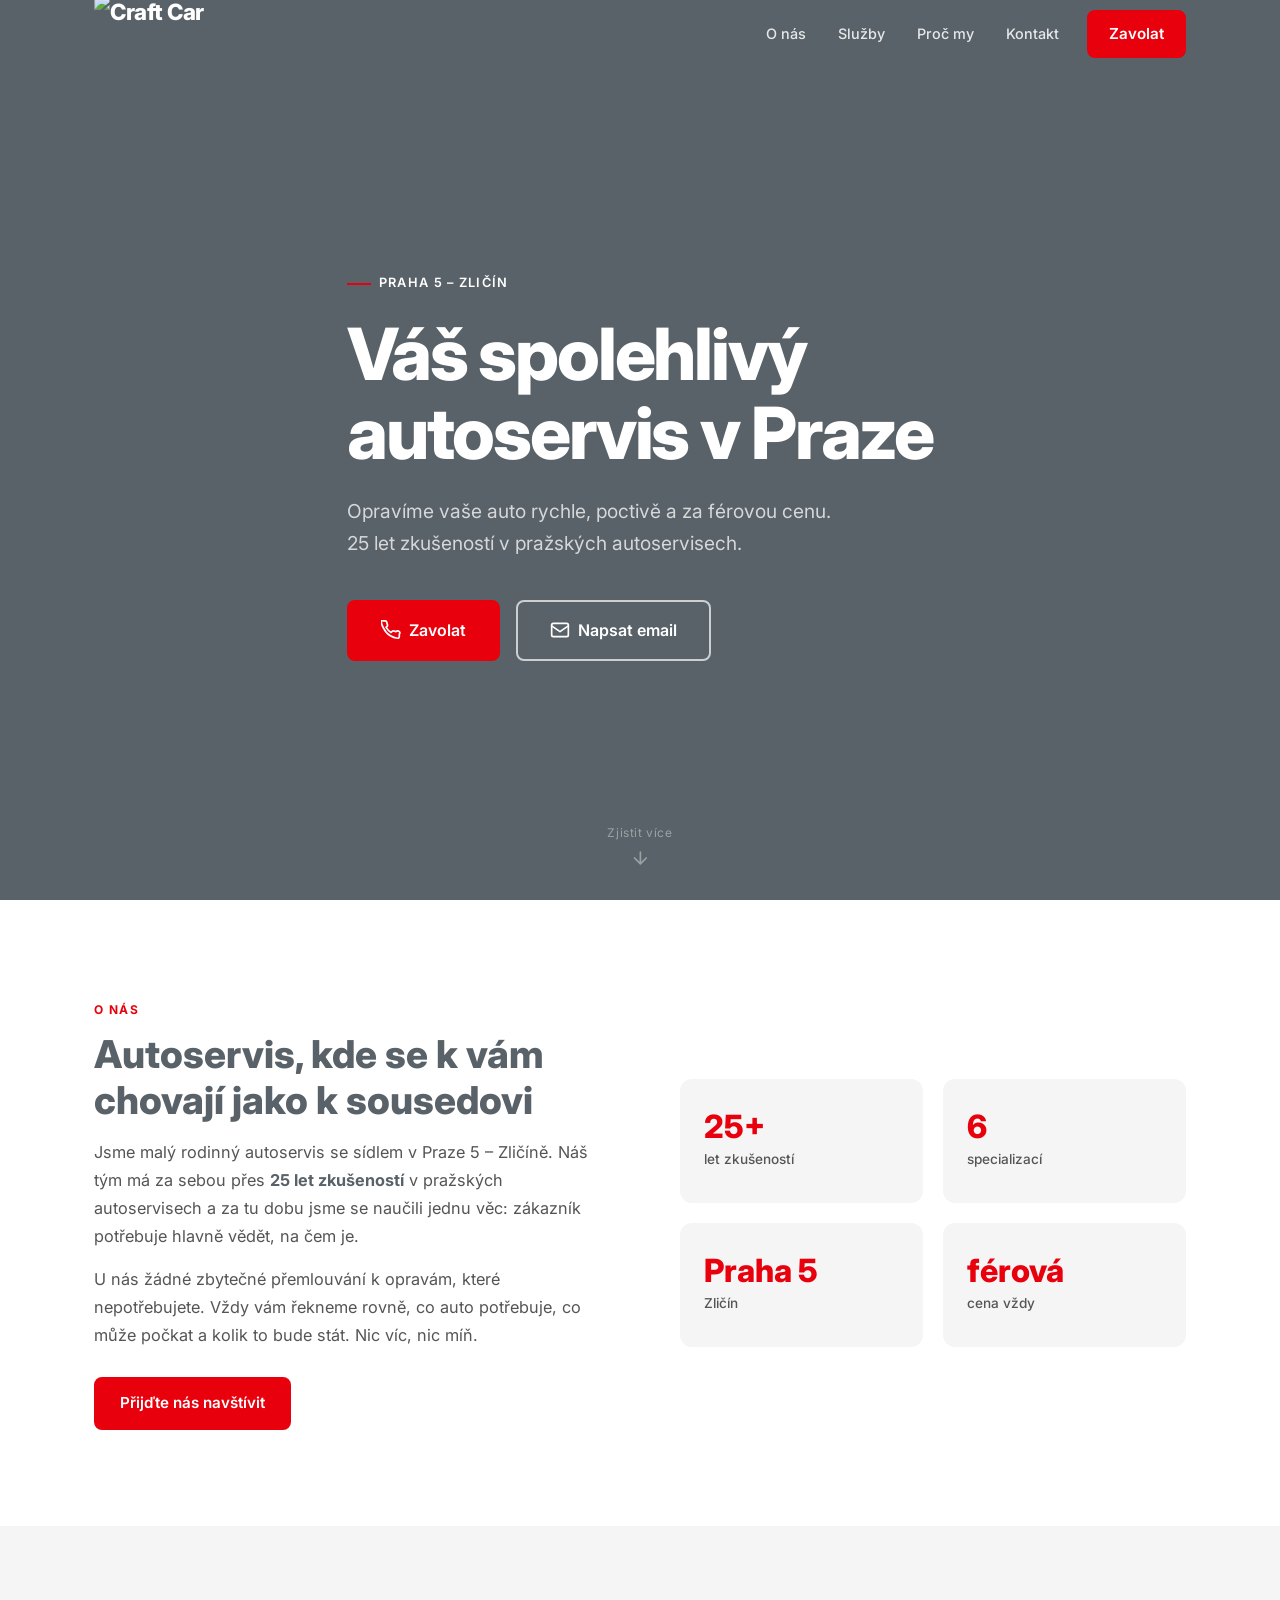
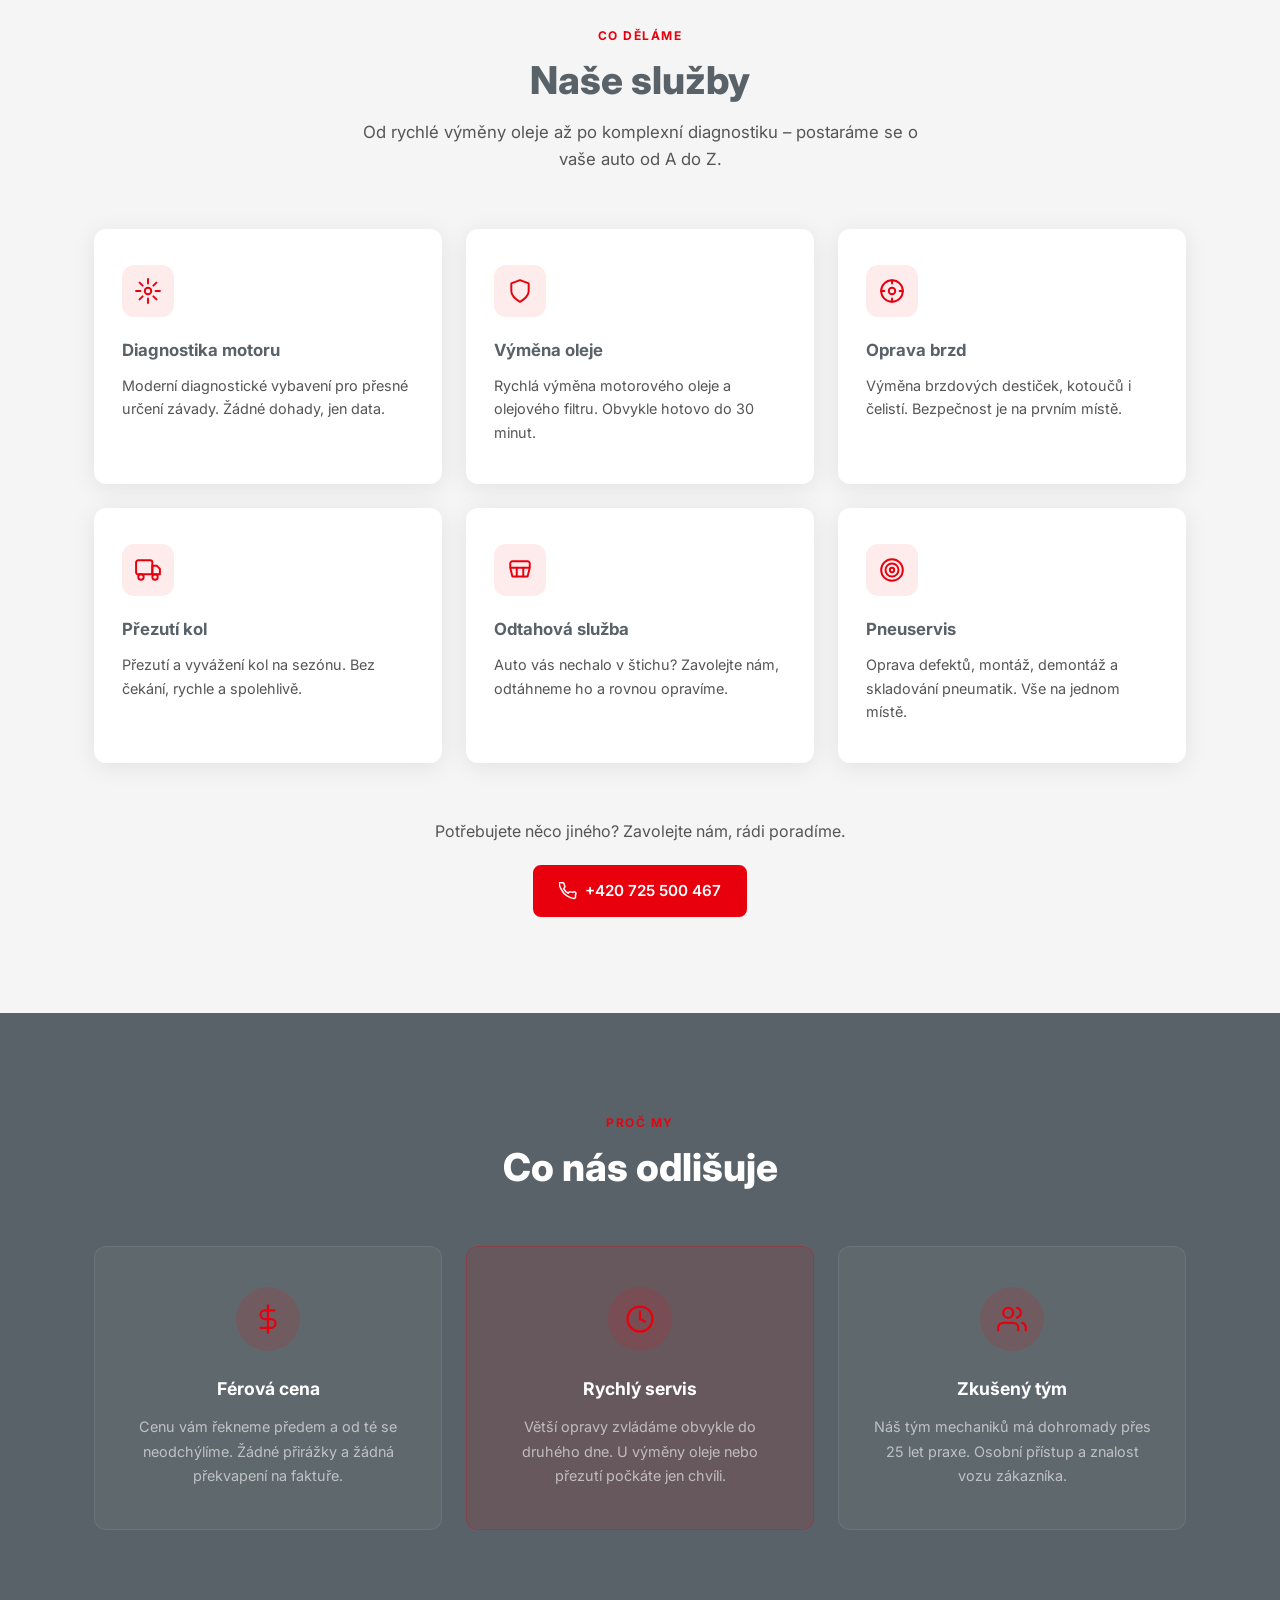
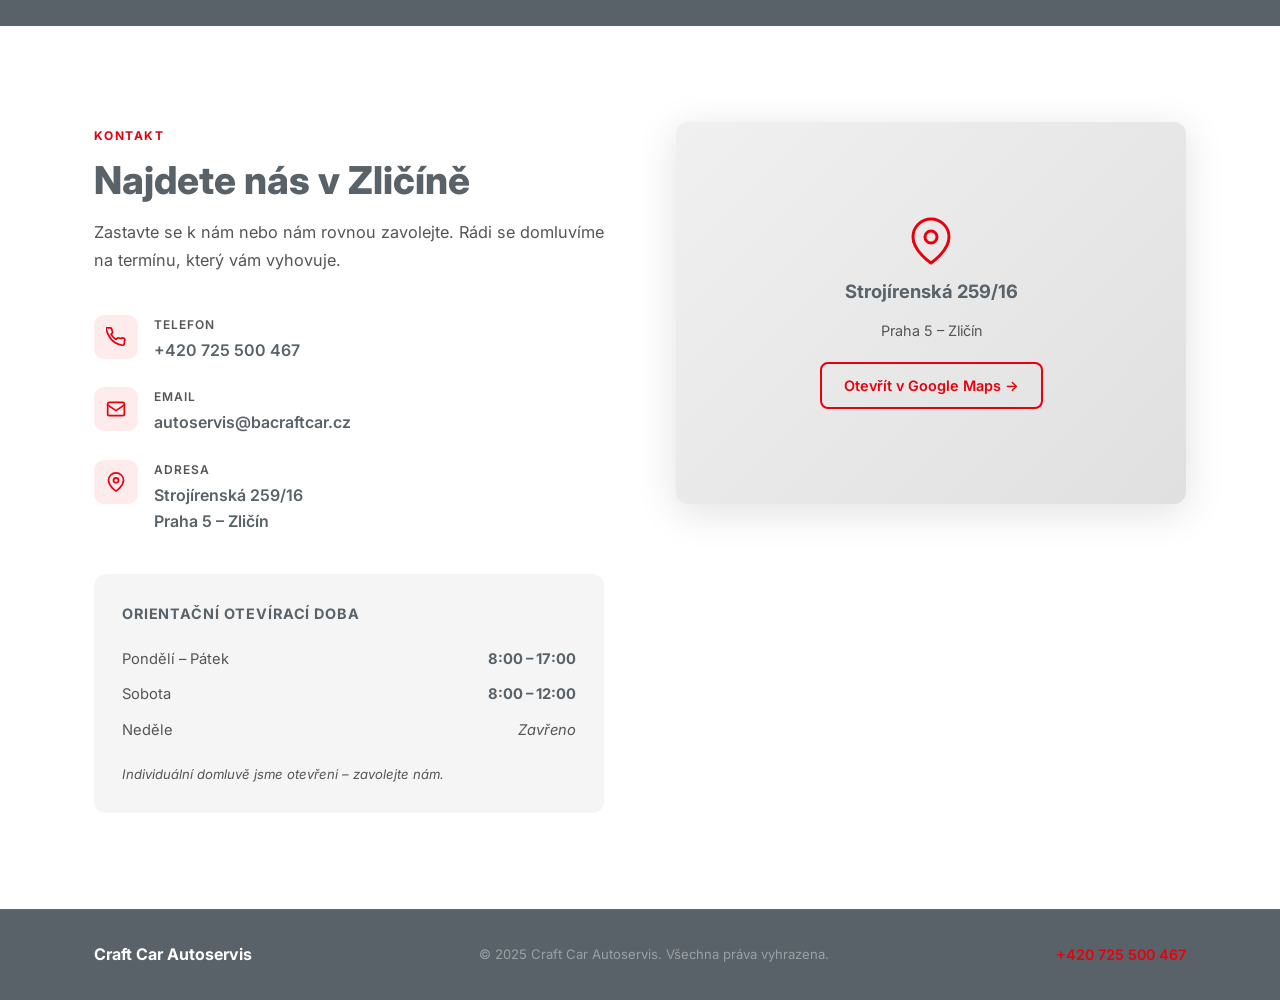
==== commit 11f2c8b4: "Increase nav logo height to 80px and set transparent background Co-Authored-By: Claude Sonnet 4.6 <n" ====
--- a/index.html
+++ b/index.html
@@ -15,7 +15,7 @@
   <!-- NAVIGACE -->
   <header class="header" id="header">
     <nav class="nav container">
-      <a href="#hero" class="nav__logo"><img src="assets/img/logo.png" alt="Craft Car" height="50" style="width:auto;"></a>
+      <a href="#hero" class="nav__logo"><img src="assets/img/logo.png" alt="Craft Car" height="80" style="width:auto;background:transparent;"></a>
       <button class="nav__toggle" id="navToggle" aria-label="Otevřít menu">
         <span></span><span></span><span></span>
       </button>
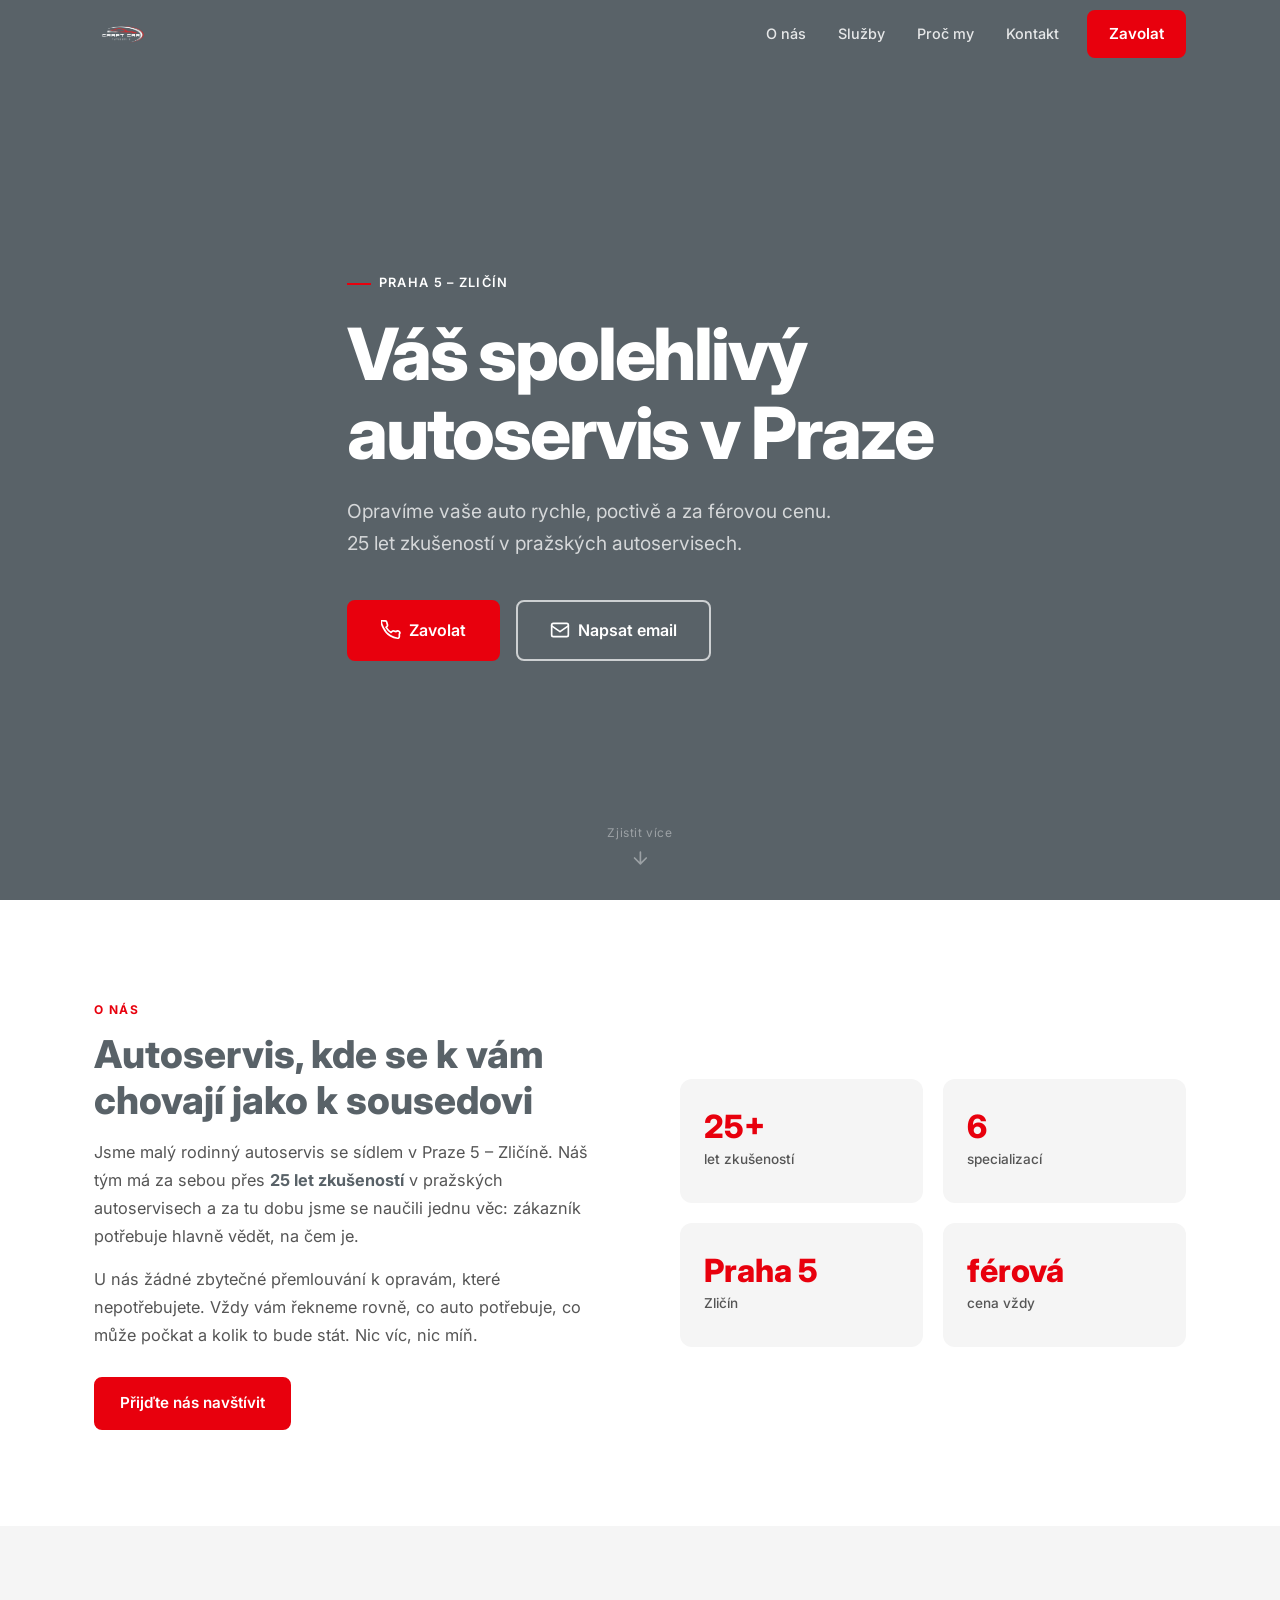
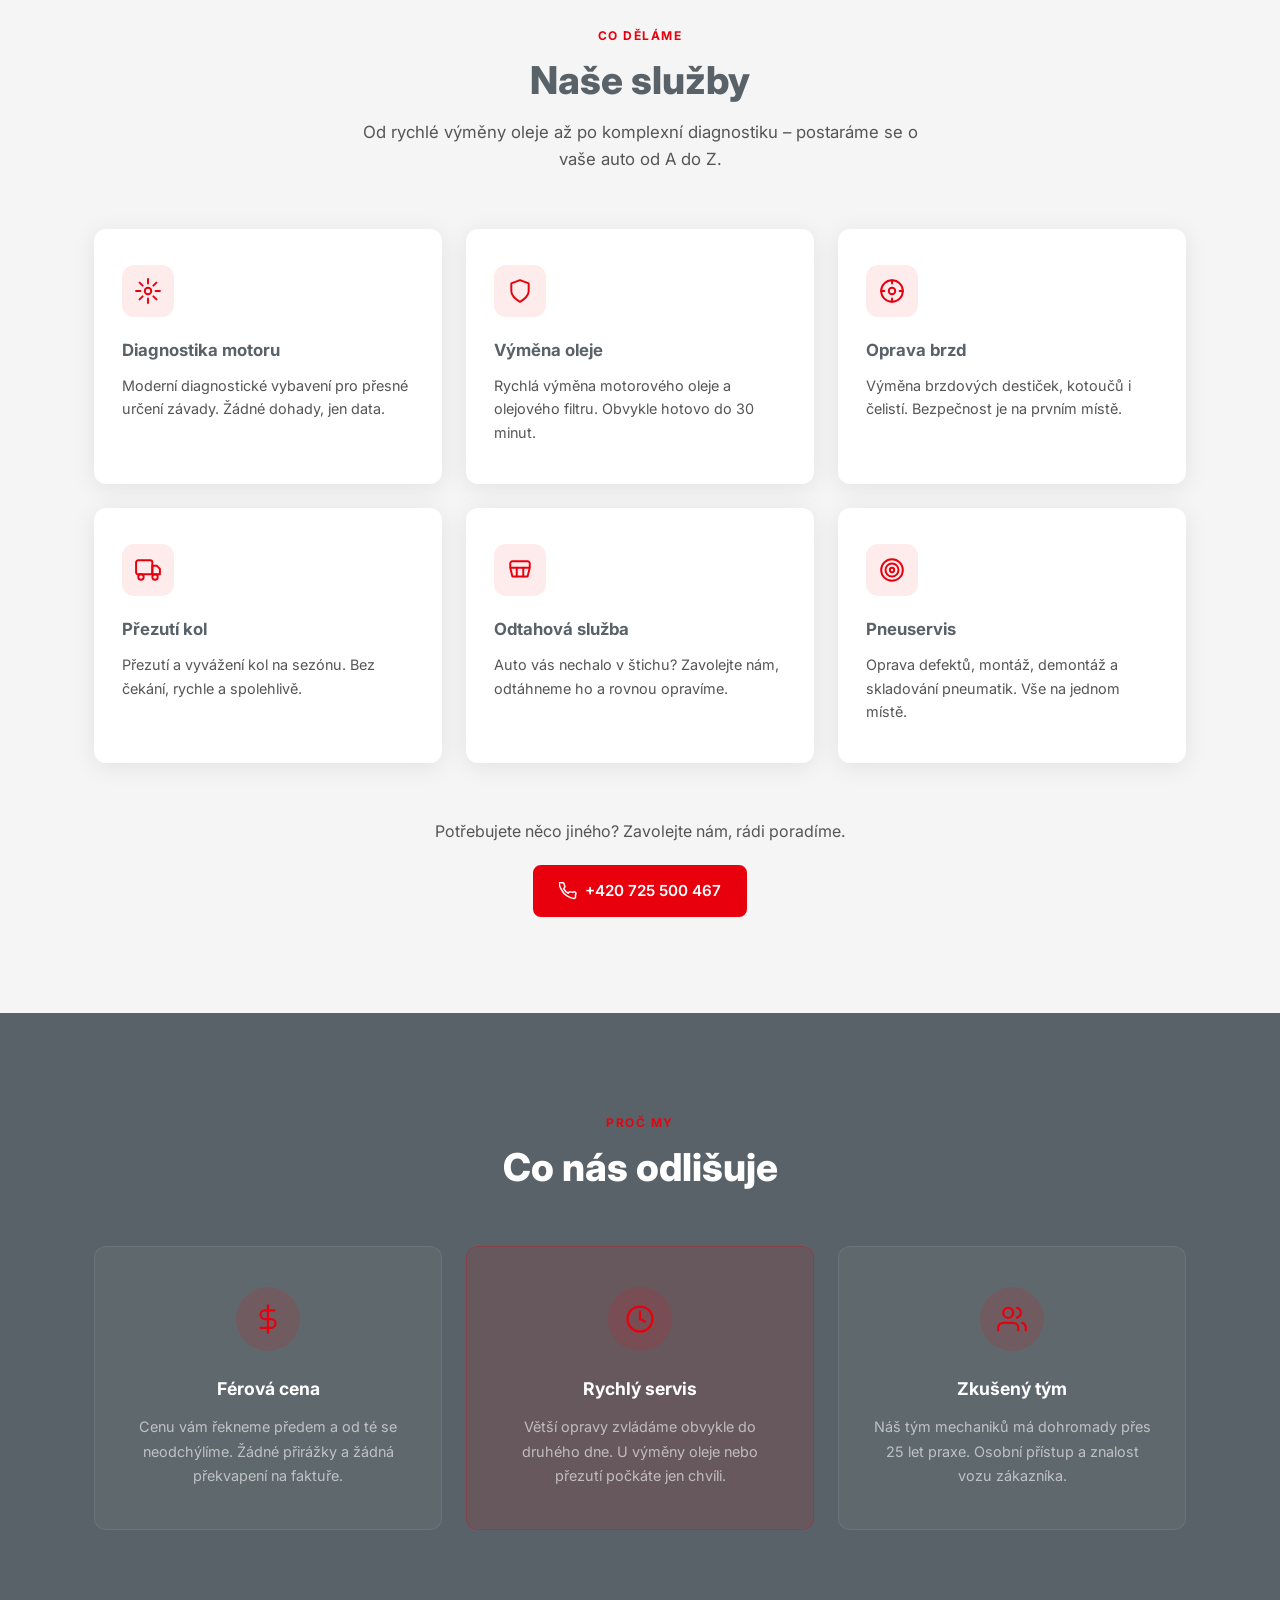
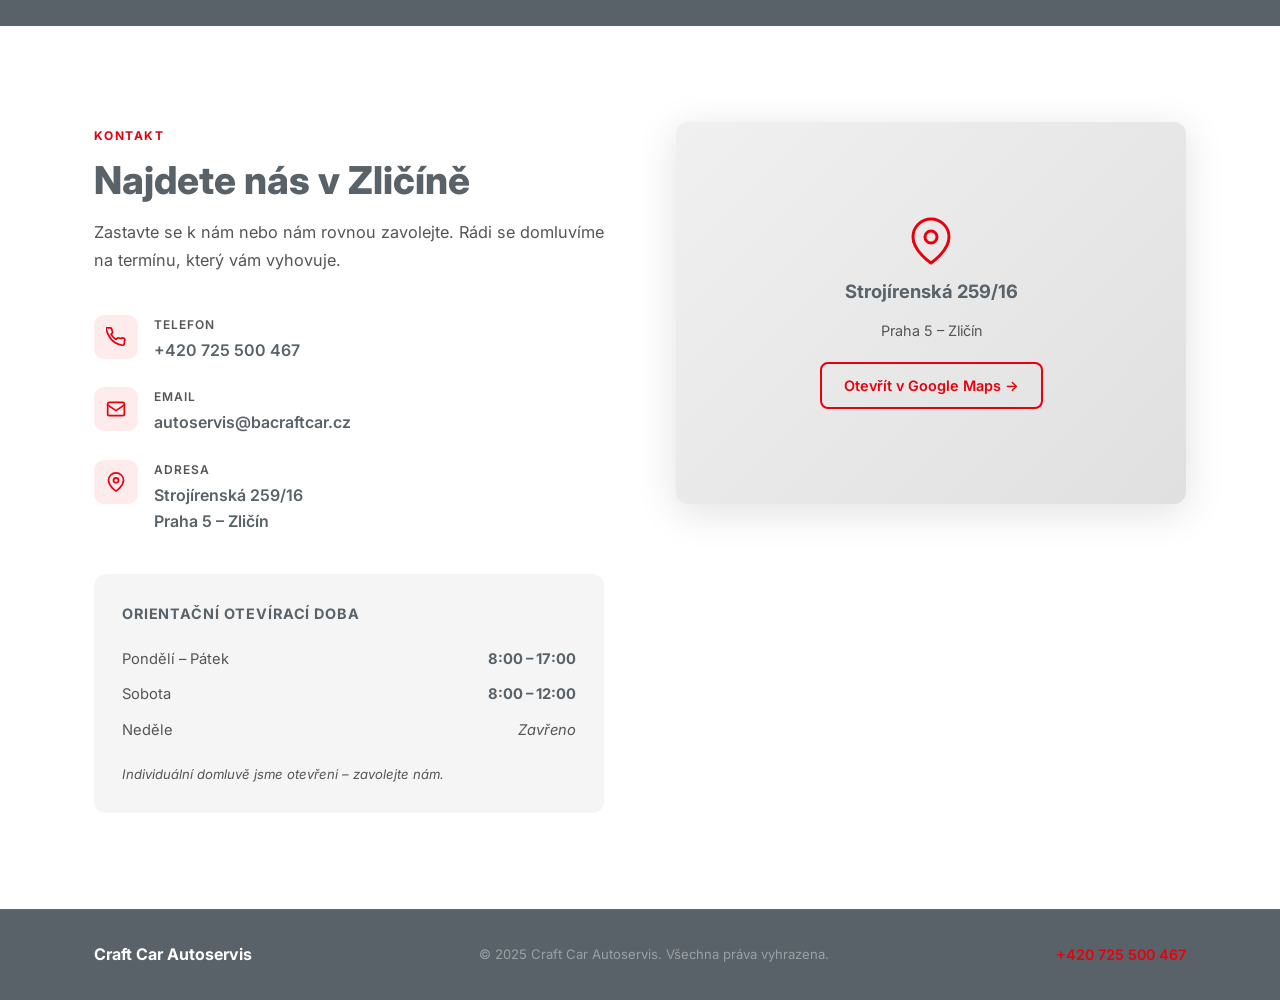
==== commit e2fcf855: "Resize nav logo to 55px height Co-Authored-By: Claude Sonnet 4.6 <noreply@anthropic.com>" ====
--- a/index.html
+++ b/index.html
@@ -15,7 +15,7 @@
   <!-- NAVIGACE -->
   <header class="header" id="header">
     <nav class="nav container">
-      <a href="#hero" class="nav__logo"><img src="assets/img/logo.png" alt="Craft Car" height="80" style="width:auto;background:transparent;"></a>
+      <a href="#hero" class="nav__logo"><img src="assets/img/logo.png" alt="Craft Car" height="55" style="width:auto;background:transparent;"></a>
       <button class="nav__toggle" id="navToggle" aria-label="Otevřít menu">
         <span></span><span></span><span></span>
       </button>
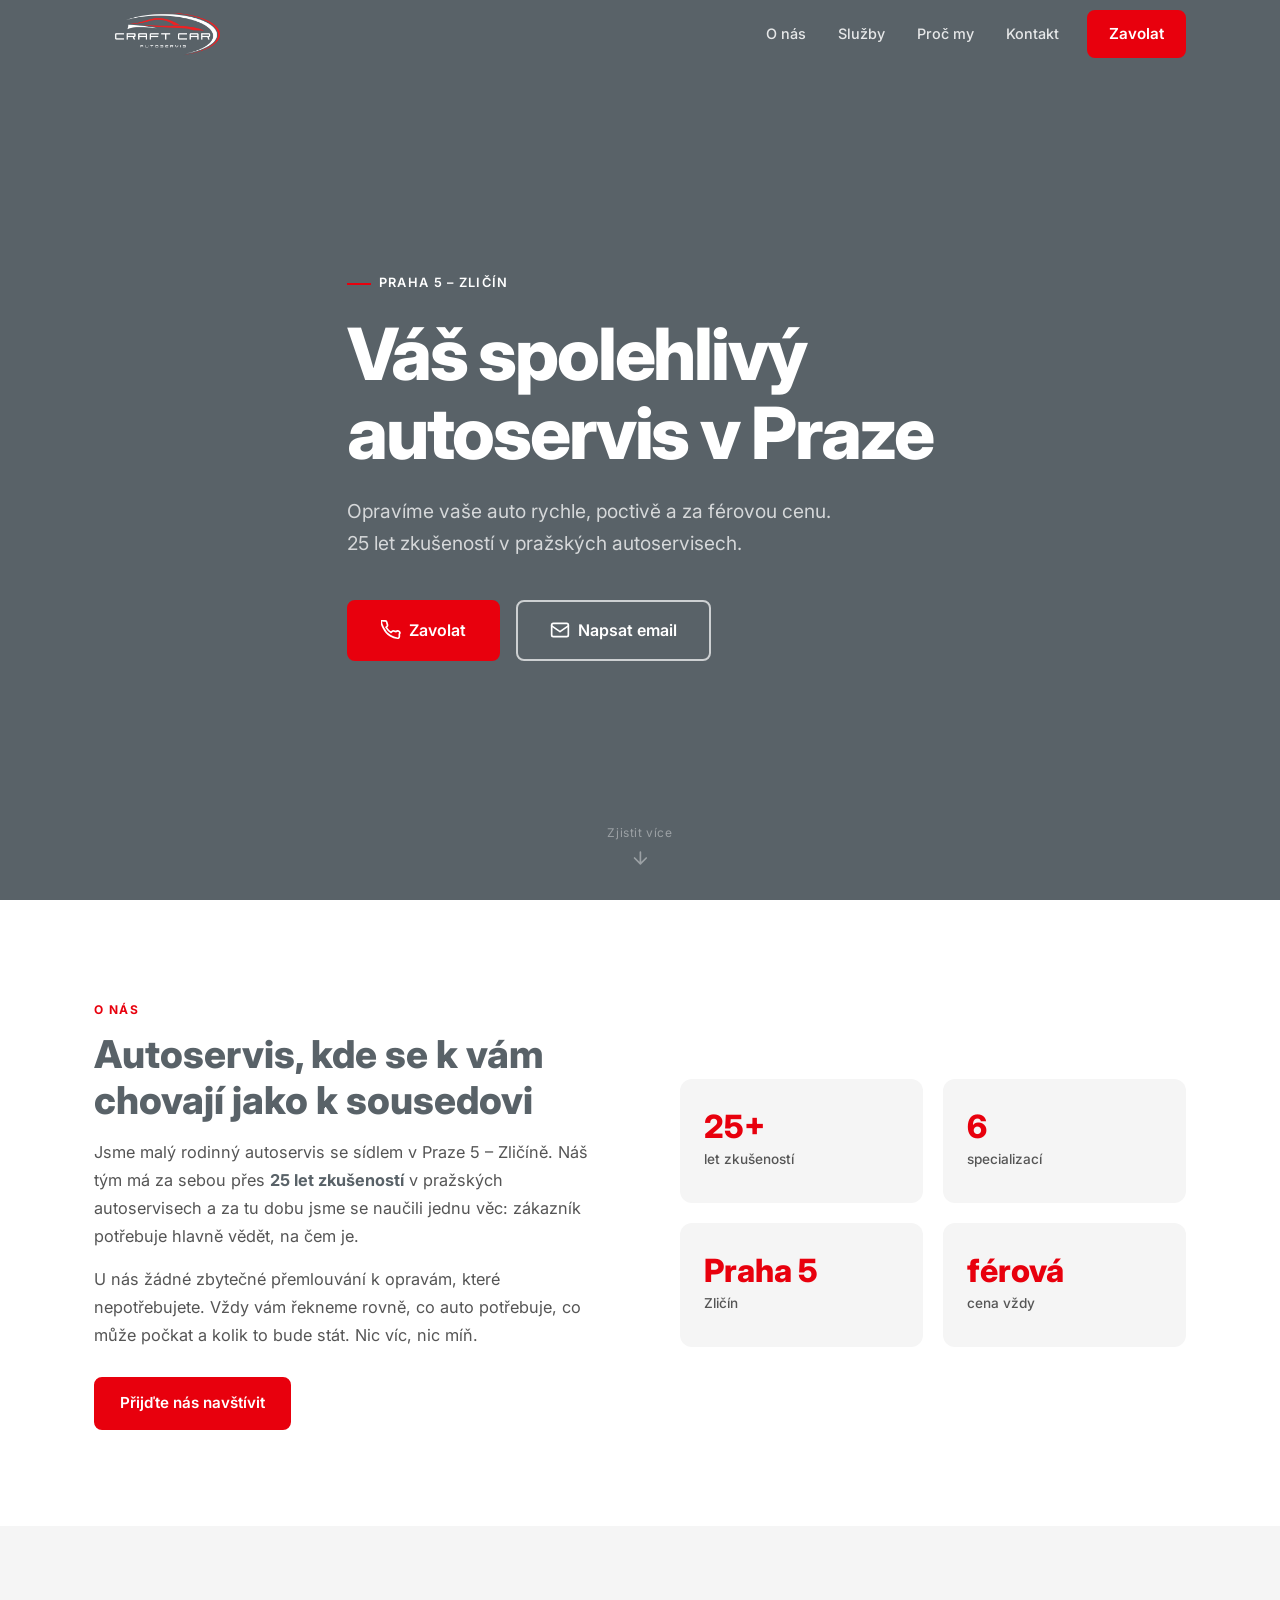
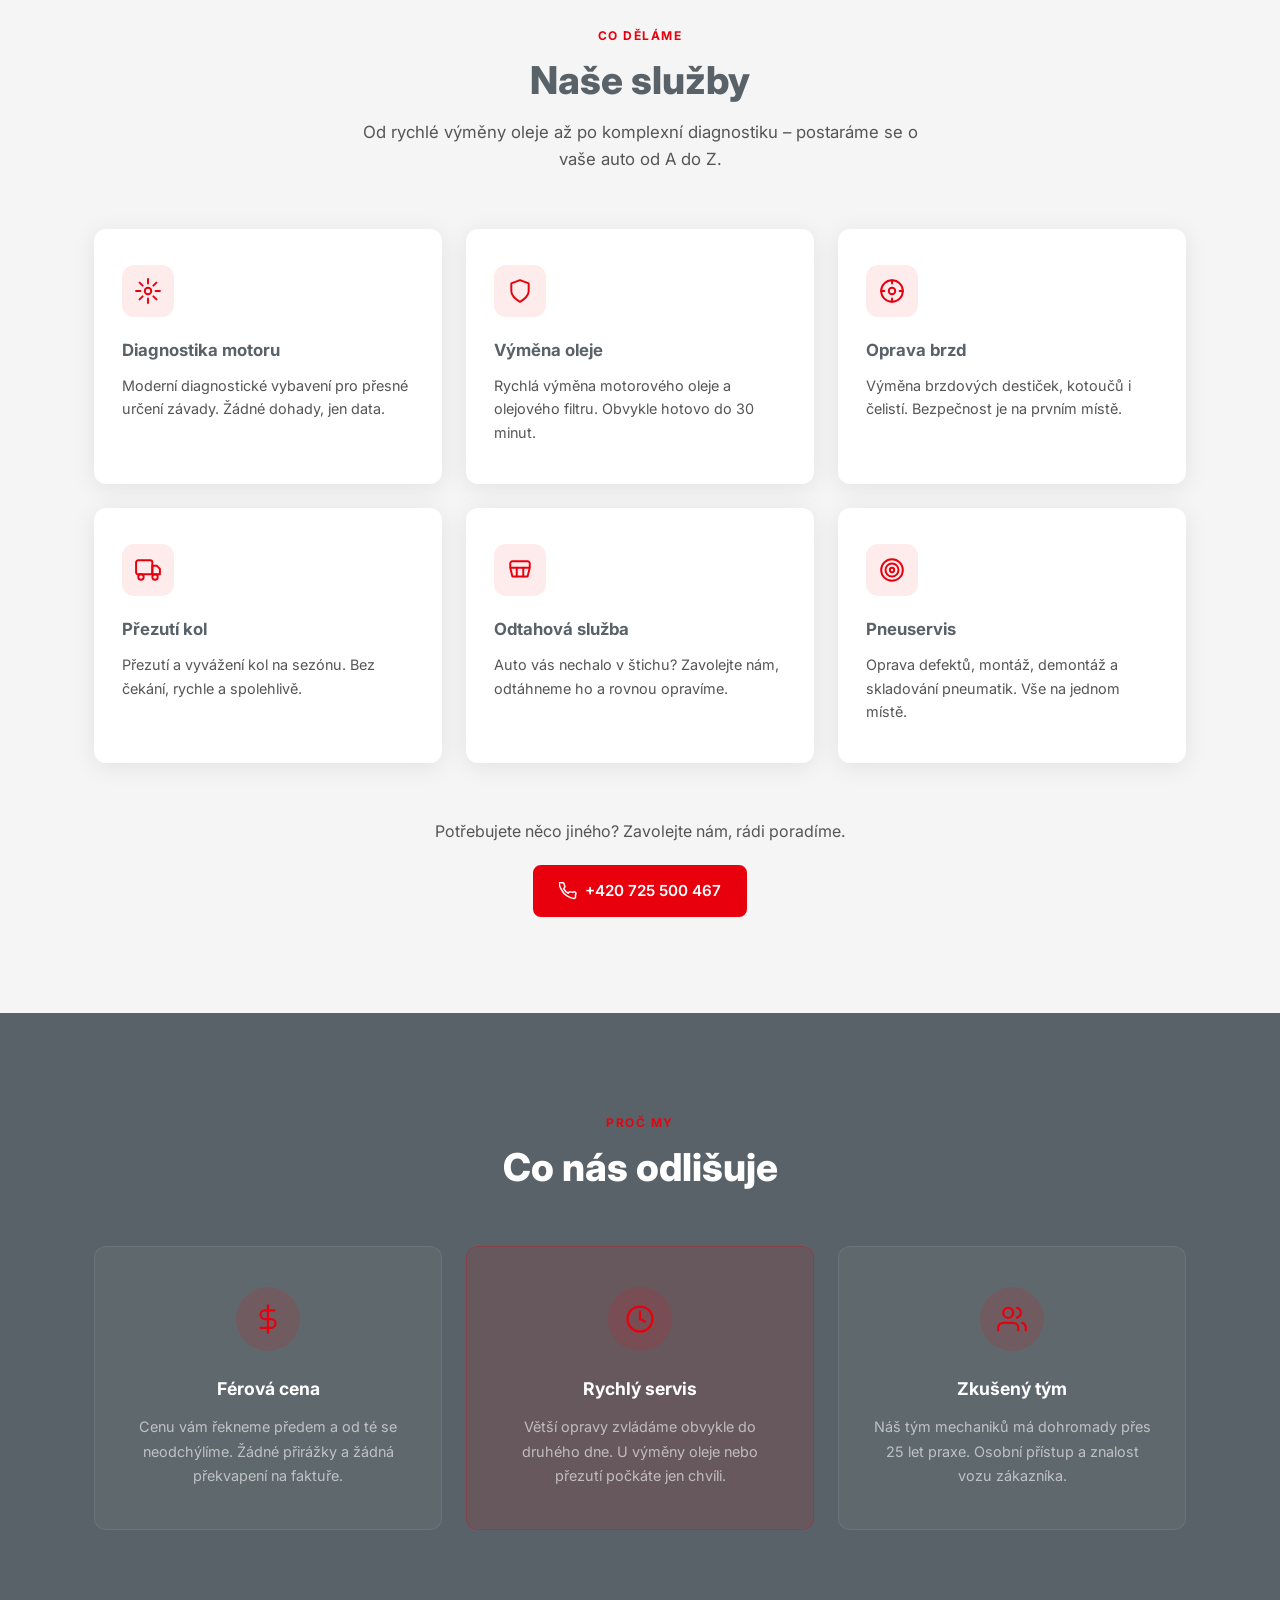
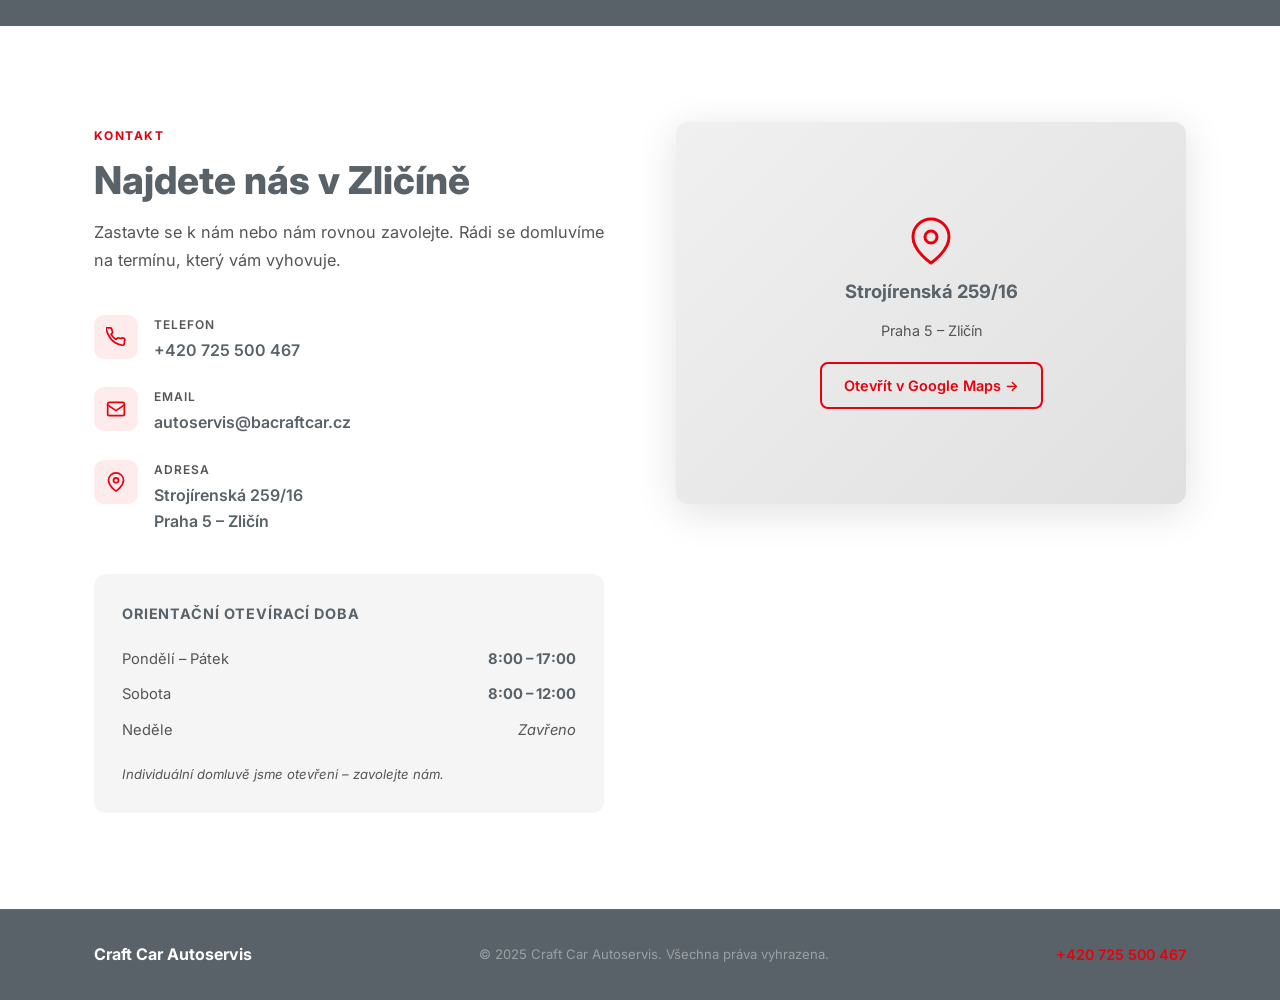
==== commit 921d50a6: "Resize nav logo to 140px height Co-Authored-By: Claude Sonnet 4.6 <noreply@anthropic.com>" ====
--- a/index.html
+++ b/index.html
@@ -15,7 +15,7 @@
   <!-- NAVIGACE -->
   <header class="header" id="header">
     <nav class="nav container">
-      <a href="#hero" class="nav__logo"><img src="assets/img/logo.png" alt="Craft Car" height="55" style="width:auto;background:transparent;"></a>
+      <a href="#hero" class="nav__logo"><img src="assets/img/logo.png" alt="Craft Car" height="140" style="width:auto;background:transparent;"></a>
       <button class="nav__toggle" id="navToggle" aria-label="Otevřít menu">
         <span></span><span></span><span></span>
       </button>
